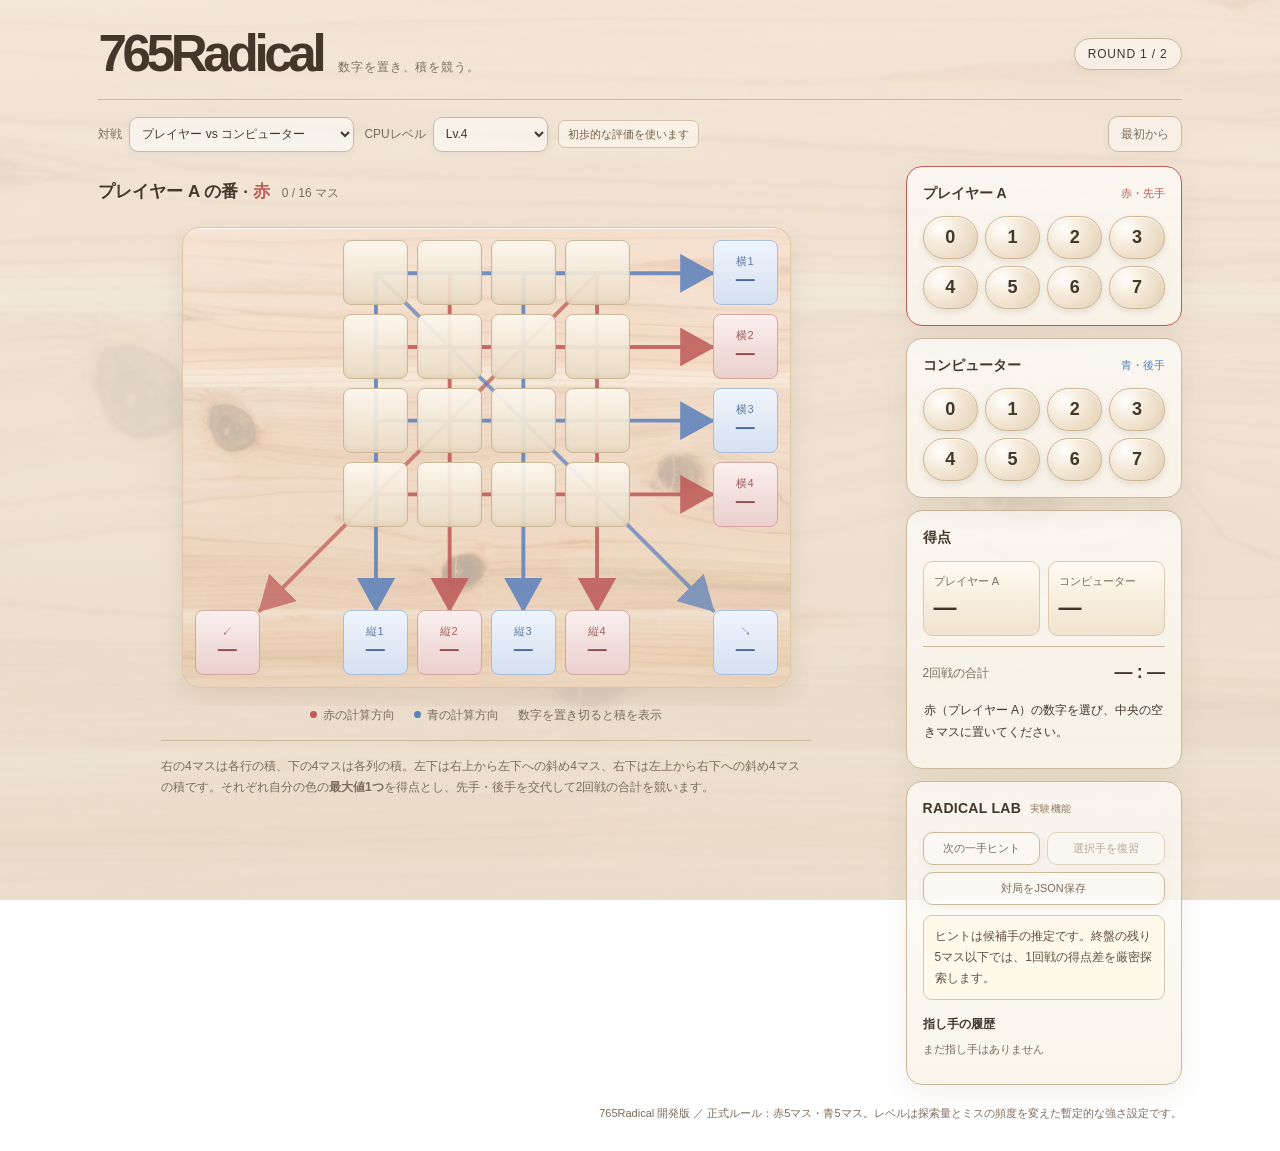
==== 765Radical/index.html @ 78e7d4c4 "feat(765Radical): add hint, strict endgame analysis, move history and replay" ====
<!doctype html>
<html lang="ja">
<head>
<meta charset="utf-8">
<meta name="viewport" content="width=device-width, initial-scale=1">
<meta name="theme-color" content="#ede4d4">
<title>765Radical | 非公開開発版</title>
<style>
:root{color-scheme:light;--bg:#ede4d4;--surface:#f6efe3;--surface2:#efe3cf;--line:#ccb89a;--ink:#43362a;--muted:#7b6b5b;--red:#be5a57;--blue:#5b81bc;--wood1:#fbf5ea;--wood2:#ecdec7;--wood3:#dcc8aa;--wood-img:url("[data-uri]");--cell:clamp(29px,7.4vw,65px);--cell-gap:clamp(4px,.8vw,9px)}
*{box-sizing:border-box}
body{margin:0;min-height:100vh;background:linear-gradient(rgba(246,239,227,.88),rgba(237,228,212,.9)),var(--wood-img);background-size:cover;background-attachment:fixed;background-position:center;color:var(--ink);font-family:Inter,-apple-system,BlinkMacSystemFont,"Hiragino Kaku Gothic ProN","Yu Gothic",Meiryo,sans-serif;line-height:1.5}
button{font:inherit;cursor:pointer}
button:focus-visible{outline:2px solid #fff;outline-offset:3px}
.app{max-width:1160px;margin:0 auto;padding:28px clamp(12px,3vw,40px) 30px}
.top{display:flex;gap:22px;align-items:center;justify-content:space-between;border-bottom:1px solid var(--line);padding-bottom:20px}
.brand{display:flex;align-items:baseline;gap:16px;min-width:0}
h1{font-size:clamp(34px,4vw,52px);letter-spacing:-.085em;font-weight:720;margin:0;line-height:1}
.tagline{font-size:12px;color:var(--muted);letter-spacing:.07em;white-space:nowrap}
.round-tag{border:1px solid var(--line);border-radius:999px;padding:6px 13px;color:var(--ink);font-size:12px;letter-spacing:.07em;white-space:nowrap;background:rgba(255,255,255,.45);box-shadow:0 3px 10px rgba(91,72,48,.06)}
.actions{display:flex;justify-content:flex-end;align-items:center;gap:10px;flex-wrap:wrap;padding-top:16px}
.ghost{border:1px solid var(--line);background:rgba(255,255,255,.42);color:var(--muted);border-radius:10px;padding:8px 12px;font-size:12px;box-shadow:0 3px 10px rgba(91,72,48,.05)}
.ghost:hover{color:var(--ink);border-color:#9b8768;background:rgba(255,255,255,.6)}
.layout{display:grid;grid-template-columns:minmax(0,1fr) 276px;gap:32px;margin-top:14px;align-items:start}
.stage{min-width:0}
.turn-title{display:flex;flex-wrap:wrap;align-items:baseline;gap:12px;padding:13px 0 12px}
.turn-title strong{font-size:17px;font-weight:650}
.turn-title small{font-size:12px;color:var(--muted)}
.color-red{color:var(--red)}.color-blue{color:var(--blue)}
.arena{display:flex;justify-content:center;align-items:center;min-height:calc(var(--cell)*6 + var(--cell-gap)*5 + 18px);padding:10px 0 18px;overflow-x:auto}
.board{display:grid;grid-template-columns:repeat(8,var(--cell));grid-template-rows:repeat(6,var(--cell));gap:var(--cell-gap);width:max-content;flex:none;user-select:none;padding:12px;border-radius:18px;background-image:linear-gradient(rgba(255,247,236,.76),rgba(244,233,214,.70)),var(--wood-img);background-size:cover;background-position:center;box-shadow:inset 0 1px 0 rgba(255,255,255,.7),0 10px 24px rgba(117,91,58,.12);border:1px solid #dbc6a6}
.cell{width:var(--cell);height:var(--cell);border-radius:8px;display:flex;align-items:center;justify-content:center;min-width:0}
.input-cell{background:linear-gradient(180deg,rgba(253,248,240,.92) 0%,rgba(233,219,195,.92) 100%);border:1px solid #ccb695;color:var(--ink);font-size:clamp(17px,3vw,28px);font-weight:650;transition:border-color .14s,background .14s,transform .14s;box-shadow:inset 0 1px 0 rgba(255,255,255,.7), inset 0 -2px 4px rgba(129,101,66,.08)}
.input-cell.empty{color:#9f907d}
.input-cell.empty.interactive:hover{border-color:#af8e65;background:linear-gradient(180deg,#fffaf1,#eadbc2);transform:translateY(-1px)}
.input-cell.locked{cursor:default}
.input-cell.occupied-red{background:linear-gradient(180deg,rgba(249,232,230,.95),rgba(238,204,200,.95));border-color:#d7a39c}
.input-cell.occupied-blue{background:linear-gradient(180deg,rgba(234,241,252,.96),rgba(205,220,243,.96));border-color:#a9bedc}
.piece{display:flex;align-items:center;justify-content:center;width:80%;height:80%;border-radius:8px;background:linear-gradient(180deg,#fffef9 0%,#f5ebdc 50%,#e6d5bb 100%);box-shadow:4px 4px 0 rgba(132,104,69,.22),0 2px 6px rgba(101,75,43,.12), inset 0 1px 0 rgba(255,255,255,.96), inset 0 -1px 3px rgba(131,104,71,.14);font-weight:800;letter-spacing:-.03em;border:2px solid #d9c2a1;transform:translate(-2px,-2px)}
.input-cell .piece-red{color:var(--red);border-color:#d6aea9}
.input-cell .piece-blue{color:var(--blue);border-color:#adc0df}
.out-cell{flex-direction:column;gap:0;border:1px solid transparent;text-align:center}
.out-cell.red{background:linear-gradient(180deg,#faefee,#ead0cd);border-color:#d5a5a0;color:#934947;box-shadow:inset 0 1px 0 rgba(255,255,255,.6)}
.out-cell.blue{background:linear-gradient(180deg,#eef4fc,#d6e0f0);border-color:#a8bddc;color:#476897;box-shadow:inset 0 1px 0 rgba(255,255,255,.6)}
.out-cell .out-label{font-size:clamp(9px,1.1vw,11px);line-height:1.3;font-weight:500;opacity:.85}
.out-cell .out-val{font-size:clamp(11px,1.85vw,19px);font-variant-numeric:tabular-nums;font-weight:740;letter-spacing:-.035em;line-height:1.2}
.out-cell .out-val.long{font-size:clamp(10px,1.5vw,16px)}
.legend{font-size:12px;color:var(--muted);display:flex;flex-wrap:wrap;justify-content:center;gap:9px 19px;margin:0 0 16px}
.legend .dot{display:inline-block;border-radius:50%;width:7px;height:7px;margin-right:6px;vertical-align:1px}
.legend .dot.red{background:var(--red)}.legend .dot.blue{background:var(--blue)}
.howto{color:var(--muted);font-size:12px;line-height:1.8;border-top:1px solid var(--line);padding-top:15px;max-width:650px;margin:0 auto}
.panel{border:1px solid var(--line);border-radius:16px;background:linear-gradient(180deg,rgba(255,255,255,.68),rgba(249,243,233,.92));padding:16px;margin-bottom:12px;box-shadow:0 10px 28px rgba(106,82,51,.08)}
.panel h2{font-size:14px;margin:0 0 13px;font-weight:650;letter-spacing:.02em}
.player-top{display:flex;align-items:center;justify-content:space-between;gap:8px;margin-bottom:12px}
.player-name{font-weight:650;font-size:14px}
.player-role{color:var(--muted);font-size:11px;white-space:nowrap}
.player-role.red{color:var(--red)}.player-role.blue{color:var(--blue)}
.player-panel{transition:border-color .14s;position:relative}
.player-panel.active.red{border-color:var(--red)}.player-panel.active.blue{border-color:var(--blue)}
.player-panel.inactive{opacity:1}
.chips{display:grid;grid-template-columns:repeat(4,1fr);gap:7px}
.chip{height:43px;min-width:0;background:radial-gradient(circle at 30% 28%,#fffefc 0%,#f1e4d0 50%,#e2cfb4 100%);border:1px solid #ccb391;border-radius:999px;color:var(--ink);font-size:18px;font-weight:750;font-variant-numeric:tabular-nums;box-shadow:0 3px 6px rgba(101,75,43,.12), inset 0 1px 0 rgba(255,255,255,.92)}
.chip:not(:disabled):hover{border-color:#b49670;transform:translateY(-1px)}
.player-panel.red .chip.selected{background:radial-gradient(circle at 30% 28%,#fff6f6 0%,#f2d6d3 45%,#e0b5af 100%);border-color:var(--red);color:var(--red)}
.player-panel.blue .chip.selected{background:radial-gradient(circle at 30% 28%,#f6f9fe 0%,#dce6f4 45%,#bfd1eb 100%);border-color:var(--blue);color:var(--blue)}
.chip:disabled{opacity:1;cursor:default}
.chip.used{text-decoration:line-through;opacity:.58}
.stats{display:grid;grid-template-columns:1fr 1fr;gap:8px}
.stat{background:linear-gradient(180deg,#fffaf2,#f0e3ce);padding:11px 10px;border-radius:10px;border:1px solid #dcc9ac}
.stat .name{font-size:11px;color:var(--muted)}
.stat .value{font-size:23px;font-weight:700;font-variant-numeric:tabular-nums;line-height:1.5}
.stats-total{margin-top:10px;border-top:1px solid var(--line);padding-top:12px;display:flex;align-items:center;justify-content:space-between}
.stats-total .desc{font-size:12px;color:var(--muted)}
.stats-total .total{font-size:18px;font-weight:740;letter-spacing:-.02em}
.log{font-size:12px;color:var(--muted);margin-top:11px;line-height:1.75}
.notice{font-size:12px;color:var(--ink);line-height:1.8;padding:3px 1px 9px;min-height:36px}
.primary{background:linear-gradient(180deg,#fffdf7,#f2e5cf);border:1px solid #d0b792;color:var(--ink);padding:11px 17px;border-radius:11px;font-weight:700;width:100%;display:none;box-shadow:0 4px 10px rgba(91,72,48,.08)}
.primary:hover{background:linear-gradient(180deg,#fffefb,#f6ead5)}
.rule-note{font-size:11px;color:var(--muted);margin-top:8px;text-align:right}
@media(max-width:950px){.layout{grid-template-columns:1fr;gap:2px}.aside{display:grid;grid-template-columns:repeat(2,minmax(0,1fr));gap:10px}.aside .panel{margin-bottom:0}.aside .span-all{grid-column:1/-1}.arena{padding-top:10px}.stage{margin-bottom:12px}}
@media(max-width:540px){.app{padding:20px 11px 24px}.top{gap:12px;padding-bottom:14px}.tagline{font-size:10px;white-space:normal}.brand{gap:9px}.round-tag{font-size:11px;padding:5px 9px}.actions{padding-top:10px}.layout{margin-top:8px}.turn-title strong{font-size:14px}.turn-title small{font-size:11px}.aside{display:grid;grid-template-columns:1fr 1fr;gap:8px}.panel{padding:10px;border-radius:10px}.player-name{font-size:12px}.player-role{font-size:10px}.player-top{display:block;margin-bottom:8px}.chips{gap:4px}.chip{height:35px;font-size:15px}.aside .score-panel{grid-column:1/-1}.panel h2{margin-bottom:8px}.howto{font-size:11px}.legend{font-size:11px;gap:6px 10px}.stat .value{font-size:19px}}

/* 765 Ver.3: 10方向矢印・木目盤・10段階CPU */
.board{position:relative}
.board-overlay{position:absolute;inset:0;z-index:1;pointer-events:none;overflow:visible}
.board-arrows{width:100%;height:100%;overflow:visible;display:block}
.board > *:not(.board-overlay){position:relative;z-index:2}
.input-cell{background:linear-gradient(180deg,rgba(253,248,240,.92) 0%,rgba(233,219,195,.92) 100%)}
.input-cell span{position:relative;z-index:3;text-shadow:0 1px 0 rgba(255,255,255,.85)}
.input-cell.empty.interactive:hover{background:linear-gradient(180deg,#fffaf1,#eadbc2)}
.input-cell.occupied-red{background:linear-gradient(180deg,#f9e8e6,#eeccc8)}
.input-cell.occupied-blue{background:linear-gradient(180deg,#eaf1fc,#cddcf3)}
.game-settings{display:flex;gap:10px;align-items:center;flex-wrap:wrap;margin-right:auto}
.setting-label{color:var(--muted);font-size:12px;display:inline-flex;align-items:center;gap:7px}
.setting-select{appearance:auto;background:rgba(255,255,255,.55);color:var(--ink);border:1px solid var(--line);border-radius:9px;font-size:12px;padding:8px;min-height:35px;box-shadow:0 3px 8px rgba(91,72,48,.05)}
.setting-select:focus-visible{outline:2px solid #eef2ff;outline-offset:2px}
@media(max-width:540px){.actions{gap:6px}.game-settings{gap:7px}.setting-label{font-size:11px;gap:4px}.setting-select{font-size:11px;padding:6px 4px}}
/* Ver.3 CPU level indicator */
.level-description{font-size:11px;color:#725f48;background:rgba(255,251,242,.6);border:1px solid #d7c1a4;border-radius:7px;padding:6px 9px;line-height:1.3}
@media(max-width:540px){.level-description{width:100%;margin-top:2px}}

/* Radical: experimental hint and replay tools; Classic remains unchanged. */
.radical-name{font-size:11px;letter-spacing:.17em;font-weight:750;margin-left:12px;color:#a46b46;vertical-align:middle}
.radical-panel h2{display:flex;align-items:center;gap:9px}
.radical-panel h2 small{color:#94795c;font-size:10px;font-weight:500}
.radical-panel h3{font-size:12px;margin:15px 0 8px}
.radical-actions{display:grid;grid-template-columns:1fr 1fr;gap:7px}
.radical-actions button{padding:8px 5px;white-space:normal;font-size:11px;line-height:1.35}
.radical-actions button:last-child{grid-column:1/-1}
.radical-actions button:disabled{opacity:.55;cursor:default}
.radical-result{margin-top:10px;border:1px solid #d9c6a8;background:#fff9ec;border-radius:9px;padding:10px 11px;font-size:12px;line-height:1.75;white-space:pre-line;color:#604d3b}
.radical-history{display:flex;max-height:186px;overflow-y:auto;gap:5px;align-content:start;flex-wrap:wrap}
.radical-history button{border-radius:6px;border:1px solid #d7c2a4;background:#f6eddd;color:#493b30;padding:5px 8px;font-size:11px;line-height:1.5}
.radical-history button.selected{background:#f4d5a0;border-color:#b17e36}
.radical-history button:focus-visible{outline:2px solid #735d38}
.radical-history .empty-history{font-size:11px;color:var(--muted)}
.radical-review{margin-top:10px;font-size:11px;color:var(--muted)}
.radical-preview{display:grid;grid-template-columns:repeat(4,35px);gap:3px;margin:9px 0}
.radical-preview span{display:grid;place-items:center;width:35px;height:35px;background:#f1e5d1;border:1px solid #dbc9ac;border-radius:5px;font-weight:700}
.radical-preview span.red{background:#f1d4d0;color:#9b3e3b}
.radical-preview span.blue{background:#d4e2f7;color:#3a6095}
.input-cell.hint-cell{outline:3px solid #c18d33;outline-offset:2px}

</style>
</head>
<body>
<div class="app">
  <header class="top">
    <div class="brand"><h1>765Radical</h1><span class="tagline">数字を置き、積を競う。</span></div>
    <span class="round-tag" id="roundTag">ROUND 1 / 2</span>
  </header>
  <div class="actions">
    <div class="game-settings">
      <label class="setting-label" for="mode">対戦
        <select class="setting-select" id="mode"><option value="cpu" selected>プレイヤー vs コンピューター</option><option value="cpuvscpu">コンピューター vs コンピューター</option><option value="local">2人対戦</option></select>
      </label>
      <label class="setting-label" id="difficultyWrap" for="difficulty">CPUレベル
        <select class="setting-select" id="difficulty"><option value="1">Lv.1（入門）</option><option value="2">Lv.2</option><option value="3">Lv.3</option><option value="4" selected>Lv.4</option><option value="5">Lv.5</option><option value="6">Lv.6</option><option value="7">Lv.7</option><option value="8">Lv.8</option><option value="9">Lv.9</option><option value="10">Lv.10（最強）</option></select>
      </label>
      <span id="levelDescription" class="level-description" aria-live="polite"></span>
    </div>
    <button class="ghost" type="button" id="restartBtn">最初から</button>
  </div>
  <main class="layout">
    <section class="stage" aria-label="ゲーム盤面">
      <div class="turn-title" aria-live="polite"><strong id="turnText"></strong><small id="progressText"></small></div>
      <div class="arena"><div class="board" id="board" role="group" aria-label="4×4の数字配置マスと10の積の表示マス"></div></div>
      <div class="legend"><span><i class="dot red"></i>赤の計算方向</span><span><i class="dot blue"></i>青の計算方向</span><span>数字を置き切ると積を表示</span></div>
      <p class="howto">右の4マスは各行の積、下の4マスは各列の積。左下は右上から左下への斜め4マス、右下は左上から右下への斜め4マスの積です。それぞれ自分の色の<strong>最大値1つ</strong>を得点とし、先手・後手を交代して2回戦の合計を競います。</p>
    </section>
    <aside class="aside" aria-label="数字と得点">
      <section class="panel player-panel red" id="panelA"><div class="player-top"><div class="player-name">プレイヤー A</div><div class="player-role" id="roleA"></div></div><div class="chips" id="chipsA"></div></section>
      <section class="panel player-panel blue" id="panelB"><div class="player-top"><div class="player-name">プレイヤー B</div><div class="player-role" id="roleB"></div></div><div class="chips" id="chipsB"></div></section>
      <section class="panel score-panel span-all">
        <h2>得点</h2>
        <div class="stats"><div class="stat"><div class="name" id="scoreLabelA">プレイヤー A</div><div class="value" id="scoreA">—</div></div><div class="stat"><div class="name" id="scoreLabelB">プレイヤー B</div><div class="value" id="scoreB">—</div></div></div>
        <div class="stats-total"><span class="desc">2回戦の合計</span><span class="total" id="totalText">— : —</span></div>
        <div class="log" id="roundLog"></div>
        <div class="notice" id="notice" aria-live="polite"></div>
        <button class="primary" type="button" id="nextBtn"></button>
      </section>

      <section class="panel radical-panel span-all" aria-labelledby="radicalHeading">
        <h2 id="radicalHeading">RADICAL LAB <small>実験機能</small></h2>
        <div class="radical-actions">
          <button id="radicalHint" type="button" class="ghost">次の一手ヒント</button>
          <button id="radicalAnalyze" type="button" class="ghost">選択手を復習</button>
          <button id="radicalExport" type="button" class="ghost">対局をJSON保存</button>
        </div>
        <div class="radical-result" id="radicalResult" aria-live="polite">ヒントは候補手の推定です。終盤の残り5マス以下は厳密探索で評価します。</div>
        <h3>指し手の履歴</h3>
        <div class="radical-history" id="radicalHistory" aria-label="対局履歴"></div>
        <div class="radical-review" id="radicalReview"></div>
      </section>
    </aside>
  </main>
  <div class="rule-note">765Radical 開発版 ／ 正式ルール：赤5マス・青5マス。レベルは探索量とミスの頻度を変えた暫定的な強さ設定です。</div>
</div>
<script>
(()=>{
'use strict';
const $=id=>document.getElementById(id);
const cn={red:'赤',blue:'青'};
const outputs=[
 ...Array.from({length:4},(_,i)=>({id:'r'+i,kind:'row',i,x:8,y:i+1,color:i%2===0?'blue':'red',label:'横'+(i+1),cells:Array.from({length:4},(_,j)=>i*4+j)})),
 ...Array.from({length:4},(_,i)=>({id:'c'+i,kind:'col',i,x:i+3,y:6,color:i%2===0?'blue':'red',label:'縦'+(i+1),cells:Array.from({length:4},(_,j)=>j*4+i)})),
 {id:'dl',kind:'anti',x:1,y:6,color:'red',label:'↙',cells:[3,6,9,12]},
 {id:'dr',kind:'main',x:8,y:6,color:'blue',label:'↘',cells:[0,5,10,15]}
];
const maxN=1764; // 4つの数字の理論上の最大値（各数字は2個まで）。
let s, message='',cpuTimer=null, cpuJob=0;
const other=c=>c==='red'?'blue':'red';
const pColor=p=>s.round===1?(p==='A'?'red':'blue'):(p==='A'?'blue':'red');
const pOf=c=>pColor('A')===c?'A':'B';
const now=()=>pOf(s.turn);
const cpumode=()=>s.mode==='cpu';
const cvcmode=()=>s.mode==='cpuvscpu';
const anyCpuMode=()=>cpumode()||cvcmode();
const isCpuPlayer=p=>cvcmode() || (cpumode()&&p==='B');
const cpuTurn=()=>s.phase==='playing'&&isCpuPlayer(now());
const ownerName=p=>cvcmode()?`CPU ${p}`:(isCpuPlayer(p)?'コンピューター':`プレイヤー ${p}`);
const sum=p=>s.scores.reduce((acc,row)=>acc+row[p],0);
const pointValues=board=>{
 if(board.some(x=>x===null))return null;
 let out={};
 outputs.forEach(line=>out[line.id]=line.cells.reduce((v,i)=>v*board[i],1));
 return out;
};
const roundScore=board=>{
 let vals=pointValues(board),result={red:0,blue:0};
 for(const o of outputs)result[o.color]=Math.max(result[o.color],vals[o.id]);
 return result;
};
function endCpuJob(){cpuJob++;if(cpuTimer!==null){clearTimeout(cpuTimer);cpuTimer=null;}}
function reset(){
 radicalSelected=null;radicalHintCell=null;radicalReviewText='';radicalExactCache.clear();
 endCpuJob();
 s={history:[[],[]],round:1,board:Array(16).fill(null),used:{red:0,blue:0},turn:'red',selected:null,phase:'playing',scores:[],mode:$('mode').value,difficulty:Number($('difficulty').value)};
 message=cvcmode()?'コンピューター同士の対戦を開始します。赤が先手です。':'赤（プレイヤー A）の数字を選び、中央の空きマスに置いてください。';
 render();scheduleCpu();
}
function validMove(color,n,index){return s.phase==='playing'&&s.turn===color&&s.board[index]===null&&!(s.used[color]&(1<<n));}
function place(index,n,color){
 if(!validMove(color,n,index))return;
 (s.history[s.round-1]).push({i:index,n,color});
 radicalHintCell=null;radicalReviewText='';
 s.board[index]=n; s.used[color]|=1<<n; s.selected=null;
 const count=s.board.filter(v=>v!==null).length;
 if(count===16){
  const {red,blue}=roundScore(s.board);
  const score={A:pColor('A')==='red'?red:blue,B:pColor('B')==='red'?red:blue,red,blue};
  s.scores.push(score);
  s.phase=s.round===1?'between':'finished';
  if(s.phase==='between')message=`1回戦終了。${ownerName('A')}：${score.A}点、${ownerName('B')}：${score.B}点。2回戦では先後を交代します。`;
  else{const a=sum('A'),b=sum('B');message=a===b?`対局終了。${a} 対 ${b}で引き分けです。`:`対局終了。${a>b?ownerName('A'):ownerName('B')}の勝ちです（${a} 対 ${b}）。`;}
 }else{
  s.turn=other(color);
  message=cpuTurn()?'コンピューターが考えています…':`${cn[s.turn]}（${ownerName(now())}）の番です。数字を選んでください。`;
 }
 render();scheduleCpu();
}
function clickCell(i){
 if(s.phase!=='playing'||cpuTurn()||s.board[i]!==null)return;
 if(s.selected===null){message='右の数字を選んでから空いているマスを押してください。';render();return;}
 place(i,s.selected,s.turn);
}
function startSecond(){
 radicalSelected=null;radicalHintCell=null;radicalReviewText='';
 endCpuJob();s.round=2;s.board=Array(16).fill(null);s.used={red:0,blue:0};s.turn='red';s.selected=null;s.phase='playing';
 message=cvcmode()?'2回戦：コンピューター同士の対戦です。':(cpumode()?'2回戦：コンピューターが赤・先手です。':'2回戦：プレイヤー Bが赤・先手です。');
 render();scheduleCpu();
}
function createArrows(){
 const wrap=document.createElement('div');
 wrap.className='board-overlay';
 wrap.setAttribute('aria-hidden','true');
 const svg=document.createElementNS('http://www.w3.org/2000/svg','svg');
 svg.classList.add('board-arrows');
 svg.innerHTML=`<defs><marker id="redTip" markerWidth="10" markerHeight="10" refX="8.5" refY="5" orient="auto"><path d="M0 0L9 5L0 10Z" fill="${getComputedStyle(document.documentElement).getPropertyValue('--red').trim()||'#e35466'}"/></marker><marker id="blueTip" markerWidth="10" markerHeight="10" refX="8.5" refY="5" orient="auto"><path d="M0 0L9 5L0 10Z" fill="${getComputedStyle(document.documentElement).getPropertyValue('--blue').trim()||'#5694ed'}"/></marker></defs><g id="arrowLines"></g>`;
 wrap.append(svg);
 return wrap;
}
function layoutArrows(){
 const board=$('board');
 const overlay=board.querySelector('.board-overlay');
 const svg=overlay?.querySelector('.board-arrows');
 if(!svg)return;
 const boardRect=board.getBoundingClientRect();
 svg.setAttribute('viewBox',`0 0 ${boardRect.width} ${boardRect.height}`);
 const center=(sel)=>{
   const el=board.querySelector(sel);
   if(!el)return null;
   const r=el.getBoundingClientRect();
   return {x:r.left-boardRect.left+r.width/2,y:r.top-boardRect.top+r.height/2,w:r.width,h:r.height,left:r.left-boardRect.left,top:r.top-boardRect.top,right:r.right-boardRect.left,bottom:r.bottom-boardRect.top};
 };
 const touchPoint=(from,toRect,inset=1.2)=>{
   const dx=toRect.x-from.x, dy=toRect.y-from.y;
   const halfW=Math.max(1,toRect.w/2-inset), halfH=Math.max(1,toRect.h/2-inset);
   const tx=Math.abs(dx)<1e-6?Infinity:halfW/Math.abs(dx);
   const ty=Math.abs(dy)<1e-6?Infinity:halfH/Math.abs(dy);
   const t=Math.min(tx,ty);
   return {x:toRect.x-dx*t,y:toRect.y-dy*t};
 };
 const lines=[];
 for(let row=0;row<4;row++){
   const from=center(`[data-input="${row*4}"]`);
   const to=center(`[data-output="r${row}"]`);
   if(from&&to)lines.push({color:row%2===0?'blue':'red',from,to:touchPoint(from,to),opacity:.86});
 }
 for(let col=0;col<4;col++){
   const from=center(`[data-input="${col}"]`);
   const to=center(`[data-output="c${col}"]`);
   if(from&&to)lines.push({color:col%2===0?'blue':'red',from,to:touchPoint(from,to),opacity:.86});
 }
 const antiFrom=center('[data-input="3"]'), antiTo=center('[data-output="dl"]');
 if(antiFrom&&antiTo)lines.push({color:'red',from:antiFrom,to:touchPoint(antiFrom,antiTo),opacity:.72});
 const mainFrom=center('[data-input="0"]'), mainTo=center('[data-output="dr"]');
 if(mainFrom&&mainTo)lines.push({color:'blue',from:mainFrom,to:touchPoint(mainFrom,mainTo),opacity:.72});
 const group=svg.querySelector('#arrowLines');group.replaceChildren();
 const sample=board.querySelector('[data-input="0"]')?.getBoundingClientRect();
 const stroke=sample?Math.max(2.4,sample.width*.06):3;
 for(const line of lines){
   const path=document.createElementNS('http://www.w3.org/2000/svg','path');
   path.setAttribute('d',`M ${line.from.x} ${line.from.y} L ${line.to.x} ${line.to.y}`);
   path.setAttribute('stroke',line.color==='red'?'#be5a57':'#5b81bc');
   path.setAttribute('stroke-width',stroke);
   path.setAttribute('stroke-linecap','round');
   path.setAttribute('fill','none');
   path.setAttribute('opacity',String(line.opacity));
   path.setAttribute('marker-end',`url(#${line.color}Tip)`);
   group.append(path);
 }
}
let arrowFrame=0;
function arrangeArrows(){if(arrowFrame)cancelAnimationFrame(arrowFrame);arrowFrame=requestAnimationFrame(()=>{arrowFrame=0;layoutArrows();});}
function renderBoard(){
 const grid=$('board');grid.replaceChildren();
 for(let i=0;i<16;i++){
  const n=s.board[i],r=Math.floor(i/4),c=i%4;
  const el=document.createElement('button');el.type='button';el.dataset.input=i;
  el.style.gridColumn=String(c+3);el.style.gridRow=String(r+1);
  el.className='cell input-cell '+(n!==null?('locked occupied-'+(s.boardPlayers?.[i]||'red')):'empty interactive');
  el.disabled=n!==null||s.phase!=='playing'||cpuTurn();
  const playedBy=s.boardPlayers?.[i];
  el.setAttribute('aria-label',`${r+1}行${c+1}列、${n!==null?cn[playedBy||'red']+n:'空き'}`);
  if(n!==null){const digit=document.createElement('span');digit.className='piece piece-'+(playedBy||'red');digit.textContent=String(n);el.append(digit);}
  el.addEventListener('click',()=>clickCell(i));grid.append(el);
 }
 const vals=pointValues(s.board);
 for(const o of outputs){
  const el=document.createElement('div');el.style.gridColumn=String(o.x);el.style.gridRow=String(o.y);
  el.className='cell out-cell '+o.color;
  const label=document.createElement('span');label.className='out-label';label.textContent=o.label;
  const val=document.createElement('span');val.className='out-val';val.textContent=vals?String(vals[o.id]):'—';
  if(vals&&String(vals[o.id]).length>=4)val.classList.add('long');
  el.dataset.output=o.id;
  el.setAttribute('aria-label',`${o.label}の積 ${vals?vals[o.id]:'未確定'}。${cn[o.color]}の得点対象`);
  el.append(label,val);grid.append(el);
 }
 grid.append(createArrows());
 arrangeArrows();
}
function renderChips(p){
 const color=pColor(p),panel=$('panel'+p);const active=s.phase==='playing'&&s.turn===color;
 panel.className=`panel player-panel ${color} ${active?'active':'inactive'}`;
 panel.querySelector('.player-name').textContent=ownerName(p);
 const role=$('role'+p);role.className='player-role '+color;role.textContent=`${cn[color]}・${color==='red'?'先手':'後手'}`;
 const wrap=$('chips'+p);wrap.replaceChildren();
 for(let n=0;n<=7;n++){
  const el=document.createElement('button');el.type='button';el.textContent=String(n);
  const used=!!(s.used[color]&(1<<n)),enabled=active&&!used&&!isCpuPlayer(p);
  el.className='chip'+(used?' used':'')+(s.selected===n&&enabled?' selected':'');
  el.disabled=!enabled;el.setAttribute('aria-pressed',String(s.selected===n&&enabled));
  el.setAttribute('aria-label',`${ownerName(p)}の数字${n}${used?'（使用済み）':''}`);
  el.addEventListener('click',()=>{s.selected=n;message=`${cn[color]}の${n}を選択中。空いているマスを選んでください。`;render();});
  wrap.append(el);
 }
}
function renderScores(){
 const a=sum('A'),b=sum('B');
 $('scoreA').textContent=s.scores.length?String(a):'—';$('scoreB').textContent=s.scores.length?String(b):'—';
 $('totalText').textContent=s.scores.length?`${a} : ${b}`:'— : —';
 $('scoreLabelA').textContent=ownerName('A');$('scoreLabelB').textContent=ownerName('B');
 const log=$('roundLog');log.replaceChildren();
 s.scores.forEach((r,i)=>{const line=document.createElement('div');line.textContent=`${i+1}回戦：${ownerName('A')} ${r.A} / ${ownerName('B')} ${r.B}（赤 ${r.red} / 青 ${r.blue}）`;log.append(line);});
 $('notice').textContent=message;
 const next=$('nextBtn');
 const autoAdvance=cvcmode();
 next.style.display=(s.phase==='playing'||autoAdvance)?'none':'block';
 next.textContent=s.phase==='between'?'先後を入れ替えて2回戦へ':'新しい対局を始める';
 $('difficultyWrap').style.display=anyCpuMode()?'inline-flex':'none';
 $('levelDescription').style.display=anyCpuMode()?'inline':'none';
 $('levelDescription').textContent=levelDescriptions[s.difficulty-1];
}
function render(){
 $('roundTag').textContent=`ROUND ${s.round} / 2`;
 const filled=s.board.filter(v=>v!==null).length;
 const text=$('turnText');text.replaceChildren();
 if(s.phase==='playing'){
  text.append(document.createTextNode(`${ownerName(now())} の番 · `));
  const color=document.createElement('span');color.className='color-'+s.turn;color.textContent=cn[s.turn];text.append(color);
 }else text.textContent=s.phase==='between'?'1回戦の結果':'最終結果';
 $('progressText').textContent=`${filled} / 16 マス`;
 renderBoard();renderChips('A');renderChips('B');renderScores();renderLab();
}
// ----- Ver.3 10段階CPU：低Lvはミスを含み、高Lvは対抗探索とサンプリングを使用 -----
const levelDescriptions=[
 'ランダムに置きます',
 'ランダム中心、時々よい手',
 '有望手を少し選びます',
 '初歩的な評価を使います',
 '配置の効果を評価します',
 '相手の次の手を考えます',
 '相手の妨害も重視します',
 '複数の終局を試します',
 '多くの終局を試します',
 '最多の終局試行＋終盤厳密探索'
];
const unused=bits=>{const a=[];for(let n=0;n<8;n++)if(!(bits&(1<<n)))a.push(n);return a;};
function listMoves(board,used,color){
 const nums=unused(used[color]),free=[];
 for(let i=0;i<16;i++)if(board[i]===null)free.push(i);
 const out=[];
 for(const n of nums)for(const i of free)out.push({n,i});
 return out;
}
function potential(board,color){
 let best=0,second=0;
 for(const line of outputs){
  if(line.color!==color)continue;
  let prod=1,k=0;
  for(const j of line.cells){const n=board[j];if(n===null)k++;else prod*=n;}
  // 未使用マスは期待値3.0として単純評価。確率モデルではない。
  const v=prod*Math.pow(3,k);
  if(v>best){second=best;best=v;}else if(v>second){second=v;}
 }
 return best+.13*second;
}
const heuristic=(board,me)=>potential(board,me)-potential(board,other(me));
const terminal=(board,me)=>{const v=roundScore(board);return v[me]-v[other(me)];};
function makeMove(board,used,color,mv){board[mv.i]=mv.n;used[color]|=1<<mv.n;}
function undoMove(board,used,color,mv){board[mv.i]=null;used[color]&=~(1<<mv.n);}
function randomMove(board,used,color){const moves=listMoves(board,used,color);return moves[Math.floor(Math.random()*moves.length)];}
function evaluateMove(board,used,color,mv){makeMove(board,used,color,mv);const val=heuristic(board,color);undoMove(board,used,color,mv);return val;}
function rankMoves(board,used,color){return listMoves(board,used,color).map(m=>({...m,h:evaluateMove(board,used,color,m)})).sort((a,b)=>b.h-a.h);}
function playoutMove(board,used,color){
 const moves=listMoves(board,used,color);
 if(Math.random()<.27)return moves[Math.floor(Math.random()*moves.length)];
 let best=null,bestVal=-Infinity;
 // 全手を調べない高速模擬対戦（相手も同じ規則で打つ）
 for(let k=0;k<Math.min(moves.length,9);k++){
  const m=moves[Math.floor(Math.random()*moves.length)];
  const val=evaluateMove(board,used,color,m)+Math.random()*30;
  if(val>bestVal){bestVal=val;best=m;}
 }
 return best||moves[0];
}
function rollout(board,used,next,me){
 let remain=board.filter(v=>v===null).length;
 while(remain--){const m=playoutMove(board,used,next);makeMove(board,used,next,m);next=other(next);}
 return terminal(board,me);
}
function responseValue(board,used,me){
 const opponent=other(me),moves=listMoves(board,used,opponent);
 let worst=Infinity;
 // 相手は「こちらにとって最も不利な1手」を選ぶ近似
 for(const m of moves){
  makeMove(board,used,opponent,m);
  const val=heuristic(board,me);
  undoMove(board,used,opponent,m);
  if(val<worst)worst=val;
 }
 return worst;
}
function exactSearch(board,used,next,me,alpha,beta,depth){
 if(depth===0)return terminal(board,me);
 const moves=listMoves(board,used,next),maximizing=next===me;
 if(depth>=4)moves.sort((a,b)=>evaluateMove(board,used,next,b)-evaluateMove(board,used,next,a));
 let best=maximizing?-Infinity:Infinity;
 for(const m of moves){
  makeMove(board,used,next,m);
  const v=exactSearch(board,used,other(next),me,alpha,beta,depth-1);
  undoMove(board,used,next,m);
  if(maximizing){best=Math.max(best,v);alpha=Math.max(alpha,v);}
  else{best=Math.min(best,v);beta=Math.min(beta,v);}
  if(alpha>=beta)break;
 }
 return best;
}
function chooseCpuMove(){
 const board=s.board.slice(),used={...s.used},me=s.turn,level=s.difficulty;
 const moves=listMoves(board,used,me),free=board.filter(v=>v===null).length;
 if(level===1)return moves[Math.floor(Math.random()*moves.length)];
 const ranked=rankMoves(board,used,me);
 if(level===2&&Math.random()<.76)return randomMove(board,used,me);
 if(level===3&&Math.random()<.46)return randomMove(board,used,me);
 if(level===4&&Math.random()<.25)return randomMove(board,used,me);
 if(level===5&&Math.random()<.12)return randomMove(board,used,me);
 if(level<=5){
  const counts={2:15,3:11,4:7,5:4};
  const n=Math.min(counts[level],ranked.length);
  // Lvが上がるほど上位候補が選ばれやすい
  const bias=level<=3?1:level===4?2:4;
  return ranked[Math.floor(Math.pow(Math.random(),bias)*n)];
 }
 // 終盤はLv8～Lv10で手順を完全探索（残り5/5/6マスまで）
 const exactThreshold=level>=10?6:level>=8?5:0;
 if(exactThreshold&&free<=exactThreshold){
  let best=ranked[0],bestVal=-Infinity;
  for(const m of ranked){
   makeMove(board,used,me,m);
   const v=exactSearch(board,used,other(me),me,-Infinity,Infinity,free-1);
   undoMove(board,used,me,m);
   if(v>bestVal){best=m;bestVal=v;}
  }
  return best;
 }
 if(level===6||level===7){
  const n=Math.min(level===6?7:13,ranked.length);
  let best=ranked[0],bestVal=-Infinity;
  for(const m of ranked.slice(0,n)){
   makeMove(board,used,me,m);
   const val=responseValue(board,used,me);
   undoMove(board,used,me,m);
   const blended=(level===6?.60:.85)*val+(level===6?.40:.15)*m.h+(level===6?Math.random()*55:Math.random()*12);
   if(blended>bestVal){best=m;bestVal=blended;}
  }
  return best;
 }
 // Lv8～10：少数の有望手＋独立の終局シミュレーション
 const count=level===8?8:level===9?12:18;
 const simulations=level===8?8:level===9?18:35;
 const bestCandidates=ranked.slice(0,Math.min(count,ranked.length));
 // 低評価になったが重要なブロック手も取りこぼさないよう低順位から追加
 if(level>=9&&ranked.length>count){
  const extra=level===9?2:4;
  for(let k=0;k<extra;k++){
   const choice=ranked[count+Math.floor(Math.random()*(ranked.length-count))];
   if(!bestCandidates.some(c=>c.i===choice.i&&c.n===choice.n))bestCandidates.push(choice);
  }
 }
 let best=bestCandidates[0],bestVal=-Infinity;
 for(const m of bestCandidates){
  let total=0;
  for(let k=0;k<simulations;k++){
   const b=board.slice(),u={...used};
   makeMove(b,u,me,m);
   total+=rollout(b,u,other(me),me);
  }
  // 単なるランダム終局ではなく、局面評価も加味
  const w=level===8?.43:level===9?.58:.71;
  const v=w*(total/simulations)+(1-w)*m.h;
  if(v>bestVal){bestVal=v;best=m;}
 }
 return best;
}
function scheduleCpu(){
 if(cvcmode()&&s.phase==='between'){
  const token=++cpuJob;
  cpuTimer=setTimeout(()=>{
   cpuTimer=null;
   if(token!==cpuJob||!cvcmode()||s.phase!=='between')return;
   startSecond();
  },800);
  return;
 }
 if(cvcmode()&&s.phase==='finished')return;
 if(!cpuTurn())return;
 const token=++cpuJob;
 const delay=cvcmode()?400:280;
 cpuTimer=setTimeout(()=>{
  cpuTimer=null;
  if(token!==cpuJob||!cpuTurn())return;
  const m=chooseCpuMove();
  if(token!==cpuJob||!cpuTurn())return;
  place(m.i,m.n,s.turn);
 },delay);
}

// ----- 765 RADICAL LAB: independent analysis/review features -----
let radicalSelected=null; // {round,index} referring to an already played move
let radicalHintCell=null;
let radicalReviewText='';
let radicalExactCache=new Map();
const radicalTranspose=Array.from({length:16},(_,i)=>(i%4)*4+Math.floor(i/4));
function radicalEncode(board,owners,transpose){
 let code='';
 for(let i=0;i<16;i++){
  const j=transpose?radicalTranspose[i]:i;
  if(board[j]===null){code+='_';continue;}
  code+=String.fromCharCode((owners[j]==='red'?65:97)+board[j]);
 }
 return code;
}
function radicalKey(board,owners,turn){
 const a=radicalEncode(board,owners,false),b=radicalEncode(board,owners,true);
 return (a<b?a:b)+(turn==='red'?'R':'B');
}
function radicalOwnerAt(board,owners,turn){
 const red=owners.filter(v=>v==='red').length,blue=owners.filter(v=>v==='blue').length;
 return red===blue?'red':'blue';
}
function radicalAnalyze(boardIn,ownersIn,usedIn,turn,maxExact=5){
 const board=boardIn.slice(),owners=ownersIn.slice(),used={...usedIn};
 const free=board.filter(v=>v===null).length,exact=free<=maxExact;
 const stats={nodes:0,hits:0};
 const table=radicalExactCache;
 function legal(color){const result=[];for(let n=0;n<=7;n++)if(!(used[color]&(1<<n)))for(let i=0;i<16;i++)if(board[i]===null)result.push({i,n});return result;}
 function apply(color,m){board[m.i]=m.n;owners[m.i]=color;used[color]|=1<<m.n;}
 function undo(color,m){board[m.i]=null;owners[m.i]=null;used[color]&=~(1<<m.n);}
 // Red minus Blue; TT stores ONLY exact node values (no alpha/beta bound confusion).
 // On early cutoff the cache stores a bound in addition to its window sign.
 function solve(turn,alpha,beta){
  stats.nodes++;
  if(board.every(v=>v!==null)){const score=roundScore(board);return score.red-score.blue;}
  const k=radicalKey(board,owners,turn),old=table.get(k);
  if(old){stats.hits++;if(old.flag==='exact')return old.v;
   if(old.flag==='lower')alpha=Math.max(alpha,old.v);else beta=Math.min(beta,old.v);
   if(alpha>=beta)return old.v;
  }
  const a0=alpha,b0=beta,red=turn==='red';
  let best=red?-Infinity:Infinity;
  const moves=legal(turn);
  // Sort by inexpensive heuristic to improve cutoffs.
  moves.sort((a,b)=>{
   apply(turn,a);const av=heuristic(board,'red');undo(turn,a);
   apply(turn,b);const bv=heuristic(board,'red');undo(turn,b);
   return red?bv-av:av-bv;
  });
  for(const m of moves){
   apply(turn,m);const v=solve(other(turn),alpha,beta);undo(turn,m);
   if(red){best=Math.max(best,v);alpha=Math.max(alpha,best);}
   else{best=Math.min(best,v);beta=Math.min(beta,best);}
   if(alpha>=beta)break;
  }
  const flag=best<=a0?'upper':best>=b0?'lower':'exact';
  if(table.size>=250000)table.clear();
  table.set(k,{v:best,flag});return best;
 }
 const moves=legal(turn);
 const results=[];
 for(const m of moves){
  apply(turn,m);
  // Early-game estimates use a simple one-move potential, NOT a proven value.
  const v=exact?solve(other(turn),-Infinity,Infinity):heuristic(board,'red');
  undo(turn,m);results.push({...m,value:v});
 }
 results.sort((a,b)=>turn==='red'?b.value-a.value:a.value-b.value);
 const best=results[0]||null;
 return {exact,free,best,results,nodes:stats.nodes,hits:stats.hits};
}
function radicalFormatMove(m){return `${m.n} → ${Math.floor(m.i/4)+1}行${m.i%4+1}列`;}
function radicalRebuild(round,count){
 const records=(s.history||[[],[]])[round-1]||[];
 const board=Array(16).fill(null),owners=Array(16).fill(null),used={red:0,blue:0};
 for(const m of records.slice(0,count)){
  board[m.i]=m.n;owners[m.i]=m.color;used[m.color]|=1<<m.n;
 }
 return {board,owners,used};
}
function radicalHint(){
 if(s.phase!=='playing'||cpuTurn())return;
 const count=s.board.filter(v=>v!==null).length;
 const owners=s.boardPlayers||Array(16).fill(null);
 const res=radicalAnalyze(s.board,owners,s.used,s.turn);
 if(!res.best)return;
 radicalHintCell=res.best.i;
 s.selected=res.best.n;
 const mark=res.exact?'厳密探索（この1回戦の得点差）':'推定評価（最善保証なし）';
 const top=res.results.slice(0,3).map((m,i)=>`${i+1}. ${radicalFormatMove(m)} ／ ${Math.round((s.turn==='red'?1:-1)*m.value)}点`).join('\n');
 radicalReviewText=`${cn[s.turn]}の候補手（${mark}）：\n${top}\n${res.exact?'探索ノード '+res.nodes.toLocaleString()+'、同一局面再利用 '+res.hits.toLocaleString():'序盤・中盤の推奨は探索未完了です。'}\n※1回戦の得点差を評価。2回戦全体の最善は未保証。`;
 render();
}
function radicalShowReview(){
 if(!radicalSelected){radicalReviewText='履歴から検討したい指し手を選んでください。';renderLab();return;}
 const {round,index}=radicalSelected;
 const records=(s.history||[[],[]])[round-1]||[];
 const move=records[index];if(!move)return;
 const position=radicalRebuild(round,index);
 const result=radicalAnalyze(position.board,position.owners,position.used,move.color);
 const actual=result.results.find(m=>m.i===move.i&&m.n===move.n);
 if(!actual||!result.best)return;
 const sign=move.color==='red'?1:-1;
 const lost=Math.max(0,Math.round(sign*(result.best.value-actual.value)));
 const quality=result.exact?'終盤の厳密評価':'簡易評価（参考）';
 radicalReviewText=`${round}回戦 第${index+1}手：${cn[move.color]} ${radicalFormatMove(move)}\n推奨：${radicalFormatMove(result.best)}\n${quality}：${lost}点の差${result.exact?'（1回戦の最終得点差）':'（推定値）'}。\n${result.exact?'同点の最善候補も存在する場合があります。':'この差は厳密な失点数ではありません。'}`;
 renderLab();
}
function radicalExport(){
 const payload={game:'765Radical',schema:1,created_at:new Date().toISOString(),mode:s.mode,level:s.difficulty,rounds:s.history||[[],[]],scores:s.scores,rule:'maximum of five red and five blue outputs; player swaps color for round 2'};
 const blob=new Blob([JSON.stringify(payload,null,2)],{type:'application/json'});
 const url=URL.createObjectURL(blob),a=document.createElement('a');
 a.href=url;a.download='765Radical_game_'+Date.now()+'.json';document.body.append(a);a.click();a.remove();
 setTimeout(()=>URL.revokeObjectURL(url),1000);
}
function renderLab(){
 const hint=$('radicalHint');if(!hint)return;
 hint.disabled=s.phase!=='playing'||cpuTurn();
 $('radicalAnalyze').disabled=!radicalSelected;
 $('radicalResult').textContent=radicalReviewText||'ヒントは候補手の推定です。終盤の残り5マス以下では、1回戦の得点差を厳密探索します。';
 const history=$('radicalHistory');history.replaceChildren();
 let any=false;
 for(let round=1;round<=2;round++){
  const records=(s.history||[[],[]])[round-1]||[];
  for(let index=0;index<records.length;index++){
   any=true;const m=records[index],btn=document.createElement('button');
   btn.type='button';btn.textContent=`${round}R-${String(index+1).padStart(2,'0')} ${cn[m.color]}${m.n}`;
   const selected=radicalSelected?.round===round&&radicalSelected?.index===index;
   if(selected)btn.classList.add('selected');
   btn.title=`${round}回戦 第${index+1}手 ${cn[m.color]}の${radicalFormatMove(m)}`;
   btn.setAttribute('aria-pressed',String(selected));
   btn.addEventListener('click',()=>{radicalSelected={round,index};radicalShowPreview();renderLab();});
   history.append(btn);
  }
 }
 if(!any){const span=document.createElement('span');span.className='empty-history';span.textContent='まだ指し手はありません';history.append(span);}
 radicalShowPreview();
 for(const el of document.querySelectorAll('.input-cell')){
  el.classList.toggle('hint-cell',radicalHintCell!==null&&Number(el.dataset.input)===radicalHintCell);
 }
}
function radicalShowPreview(){
 const holder=$('radicalReview');if(!holder)return;
 holder.replaceChildren();
 if(!radicalSelected)return;
 const {round,index}=radicalSelected;
 const state=radicalRebuild(round,index+1);
 const label=document.createElement('div');label.textContent=`${round}回戦 第${index+1}手終了時の盤面`;
 const grid=document.createElement('div');grid.className='radical-preview';
 state.board.forEach((n,i)=>{const span=document.createElement('span');span.textContent=n===null?'':String(n);if(state.owners[i])span.className=state.owners[i];grid.append(span);});
 holder.append(label,grid);
}
$('radicalHint').addEventListener('click',radicalHint);
$('radicalAnalyze').addEventListener('click',radicalShowReview);
$('radicalExport').addEventListener('click',radicalExport);

$('nextBtn').addEventListener('click',()=>s.phase==='between'?startSecond():reset());
$('restartBtn').addEventListener('click',reset);
$('mode').addEventListener('change',reset);
$('difficulty').addEventListener('change',reset);
addEventListener('resize',arrangeArrows,{passive:true});
// 色を確実に引き継ぐため、配置時の所有者色を保持する。
const originalPlace=place;
place=function(index,n,color){
 if(!validMove(color,n,index))return;
 if(!s.boardPlayers)s.boardPlayers=Array(16).fill(null);
 s.boardPlayers[index]=color;
 originalPlace(index,n,color);
};
const originalReset=reset;
reset=function(){originalReset();s.boardPlayers=Array(16).fill(null);render();};
const originalStartSecond=startSecond;
startSecond=function(){originalStartSecond();s.boardPlayers=Array(16).fill(null);render();};
reset();
})();
</script>
</body>
</html>
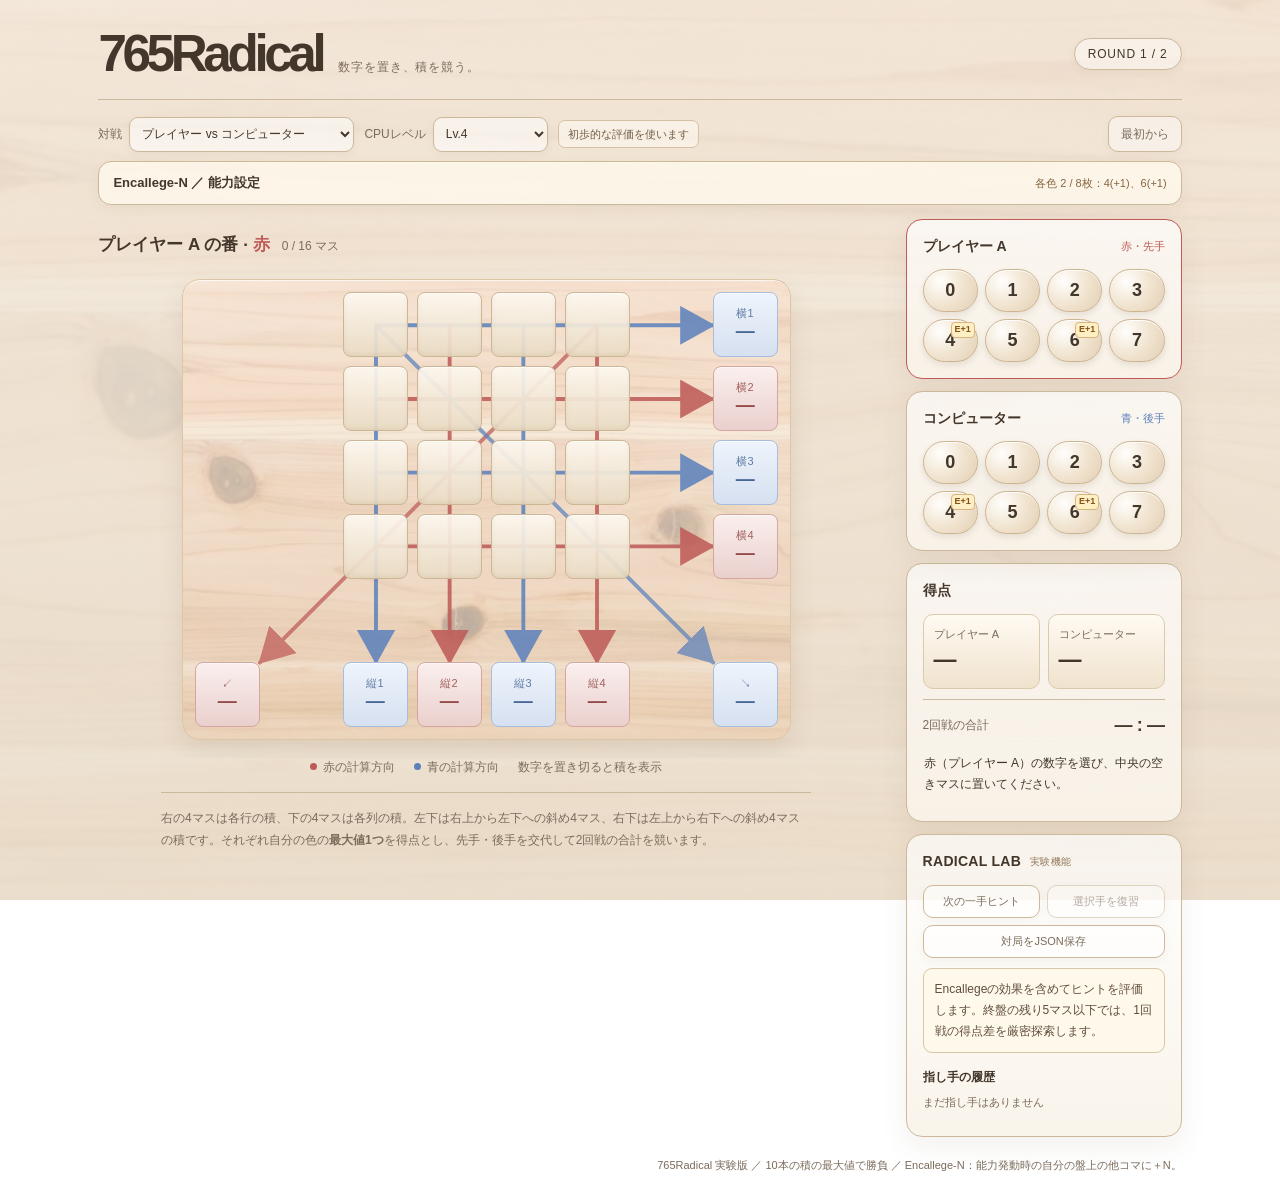
==== commit c10ea96c: "feat(765Radical): configurable Encallege-N tiles with cumulative same-color boosts and ability-aware" ====
--- a/765Radical/index.html
+++ b/765Radical/index.html
@@ -4,7 +4,7 @@
 <meta charset="utf-8">
 <meta name="viewport" content="width=device-width, initial-scale=1">
 <meta name="theme-color" content="#ede4d4">
-<title>765Radical | 非公開開発版</title>
+<title>765Radical | Encallege-N 試作版</title>
 <style>
 :root{color-scheme:light;--bg:#ede4d4;--surface:#f6efe3;--surface2:#efe3cf;--line:#ccb89a;--ink:#43362a;--muted:#7b6b5b;--red:#be5a57;--blue:#5b81bc;--wood1:#fbf5ea;--wood2:#ecdec7;--wood3:#dcc8aa;--wood-img:url("[data-uri]");--cell:clamp(29px,7.4vw,65px);--cell-gap:clamp(4px,.8vw,9px)}
 *{box-sizing:border-box}
@@ -118,7 +118,27 @@
 .radical-preview span{display:grid;place-items:center;width:35px;height:35px;background:#f1e5d1;border:1px solid #dbc9ac;border-radius:5px;font-weight:700}
 .radical-preview span.red{background:#f1d4d0;color:#9b3e3b}
 .radical-preview span.blue{background:#d4e2f7;color:#3a6095}
+/* Encallege-N */
+.ability-settings{margin:9px 0 6px;padding:11px 14px;background:rgba(255,250,238,.79);border:1px solid var(--line);border-radius:13px;box-shadow:0 5px 14px rgba(107,81,48,.06)}
+.ability-settings summary{font-size:13px;font-weight:750;cursor:pointer;display:flex;justify-content:space-between;flex-wrap:wrap;gap:7px;align-items:center}
+.ability-summary{font-size:11px;font-weight:500;color:#876642}
+.ability-help{font-size:11px;color:var(--muted);line-height:1.8;margin:9px 0 0}
+.ability-config{display:grid;grid-template-columns:repeat(4,minmax(0,1fr));gap:8px;margin-top:12px}
+.ability-config label{display:flex;gap:5px;align-items:center;justify-content:center;padding:7px 5px;border-radius:9px;background:#f7eada;border:1px solid #e3cdb0;font-size:12px;font-weight:700}
+.ability-config select{width:70%;min-width:0;border-radius:6px;border:1px solid #cbb697;padding:6px 2px;color:var(--ink);background:#fffdf8;font-size:12px}
+.ability-flag{position:absolute;right:1px;top:1px;font-size:clamp(7px,1vw,10px);line-height:1.1;font-weight:850;padding:2px 3px;color:#865214;background:rgba(255,239,195,.94);border-radius:4px;border:1px solid #d7b57e;z-index:4}
+.chip{position:relative}.chip .chip-number{position:relative;z-index:1}
+.chip .ability-flag{font-size:9px;top:2px;right:2px}
+.input-cell{overflow:visible}
+.input-cell .piece{position:relative;overflow:visible}
+.piece-number{font-size:inherit;font-weight:800;line-height:1}
+.piece-base{position:absolute;top:0;left:4px;font-size:clamp(7px,1vw,10px);font-weight:700;opacity:.72}
+.piece .ability-flag{right:-5px;top:-6px}
+.piece-bonus{position:absolute;bottom:1px;right:2px;font-size:clamp(7px,1vw,10px);font-weight:800;color:#6f593c}
+.radical-preview span{position:relative}
+.radical-preview span small{position:absolute;bottom:1px;right:2px;font-size:9px}
 .input-cell.hint-cell{outline:3px solid #c18d33;outline-offset:2px}
+@media(max-width:540px){.ability-config{grid-template-columns:repeat(4,minmax(0,1fr));gap:4px}.ability-config label{padding:5px 2px;gap:2px}.ability-config select{font-size:10px;padding:5px 0}.ability-settings{padding:8px}}
 
 </style>
 </head>
@@ -140,6 +160,11 @@
     </div>
     <button class="ghost" type="button" id="restartBtn">最初から</button>
   </div>
+  <details class="ability-settings" id="abilitySettings">
+    <summary><span>Encallege-N ／ 能力設定</span><span class="ability-summary" id="abilitySummary">4と6が Encallege-1</span></summary>
+    <div class="ability-config" id="abilityConfig" role="group" aria-label="数字ごとのEncallege能力を設定"></div>
+    <p class="ability-help">各プレイヤー共通の能力設定です。「なし」以外を選んだコマが能力持ちになります。置いた瞬間、<b>すでに盤上にある同じ色のほかのコマすべて</b>に指定値を加算します。効果は累積し、能力コマ自身は発動時には強化されません。変更すると対局を最初からやり直します。</p>
+  </details>
   <main class="layout">
     <section class="stage" aria-label="ゲーム盤面">
       <div class="turn-title" aria-live="polite"><strong id="turnText"></strong><small id="progressText"></small></div>
@@ -166,14 +191,14 @@
           <button id="radicalAnalyze" type="button" class="ghost">選択手を復習</button>
           <button id="radicalExport" type="button" class="ghost">対局をJSON保存</button>
         </div>
-        <div class="radical-result" id="radicalResult" aria-live="polite">ヒントは候補手の推定です。終盤の残り5マス以下は厳密探索で評価します。</div>
+        <div class="radical-result" id="radicalResult" aria-live="polite">ヒントは候補手の推定です。終盤の残り5マス以下は能力込みの厳密探索で評価します。</div>
         <h3>指し手の履歴</h3>
         <div class="radical-history" id="radicalHistory" aria-label="対局履歴"></div>
         <div class="radical-review" id="radicalReview"></div>
       </section>
     </aside>
   </main>
-  <div class="rule-note">765Radical 開発版 ／ 正式ルール：赤5マス・青5マス。レベルは探索量とミスの頻度を変えた暫定的な強さ設定です。</div>
+  <div class="rule-note">765Radical 実験版 ／ 10本の積の最大値で勝負 ／ Encallege-N：能力発動時の自分の盤上の他コマに＋N。</div>
 </div>
 <script>
 (()=>{
@@ -186,7 +211,38 @@
  {id:'dl',kind:'anti',x:1,y:6,color:'red',label:'↙',cells:[3,6,9,12]},
  {id:'dr',kind:'main',x:8,y:6,color:'blue',label:'↘',cells:[0,5,10,15]}
 ];
-const maxN=1764; // 4つの数字の理論上の最大値（各数字は2個まで）。
+// Ability settings apply equally to both players; 0 means no power.
+const DEFAULT_ABILITIES=[0,0,0,0,1,0,1,0]; // 4 and 6: Encallege-1.
+function abilityRules(){return Array.from({length:8},(_,n)=>Number($('abilityFor'+n)?.value??DEFAULT_ABILITIES[n]));}
+function abilitySummary(abilities){const active=abilities.map((v,n)=>v?`${n}(+${v})`:null).filter(Boolean);return `各色 ${active.length} / 8枚：${active.length?active.join('、'):'能力なし'}`;}
+function initializeAbilitySettings(){
+ const root=$('abilityConfig');root.replaceChildren();
+ for(let n=0;n<8;n++){
+  const label=document.createElement('label');label.textContent=String(n);
+  const select=document.createElement('select');select.id='abilityFor'+n;
+  select.setAttribute('aria-label',`数字${n}のEncallege値`);
+  for(let k=0;k<=7;k++){
+   const option=document.createElement('option');option.value=String(k);option.textContent=k?`＋${k}`:'なし';
+   if(k===DEFAULT_ABILITIES[n])option.selected=true;
+   select.append(option);
+  }
+  select.addEventListener('change',()=>reset());
+  label.append(select);root.append(label);
+ }
+ $('abilitySummary').textContent=abilitySummary(abilityRules());
+}
+/** The board stores EFFECTIVE values, while used bitmasks and move.n store BASE digits. */
+function applyAbility(board,owners,used,color,mv,abilities){
+ const bonus=abilities[mv.n]||0;
+ if(bonus)for(let i=0;i<16;i++)if(owners[i]===color)board[i]+=bonus;
+ board[mv.i]=mv.n;owners[mv.i]=color;used[color]|=1<<mv.n;
+}
+function undoAbility(board,owners,used,color,mv,abilities){
+ board[mv.i]=null;owners[mv.i]=null;used[color]&=~(1<<mv.n);
+ const bonus=abilities[mv.n]||0;
+ if(bonus)for(let i=0;i<16;i++)if(owners[i]===color)board[i]-=bonus;
+}
+let sAbilitySerial=0;
 let s, message='',cpuTimer=null, cpuJob=0;
 const other=c=>c==='red'?'blue':'red';
 const pColor=p=>s.round===1?(p==='A'?'red':'blue'):(p==='A'?'blue':'red');
@@ -214,16 +270,22 @@
 function reset(){
  radicalSelected=null;radicalHintCell=null;radicalReviewText='';radicalExactCache.clear();
  endCpuJob();
- s={history:[[],[]],round:1,board:Array(16).fill(null),used:{red:0,blue:0},turn:'red',selected:null,phase:'playing',scores:[],mode:$('mode').value,difficulty:Number($('difficulty').value)};
+ const abilities=abilityRules();
+ $('abilitySummary').textContent=abilitySummary(abilities);
+ s={history:[[],[]],round:1,board:Array(16).fill(null),boardBase:Array(16).fill(null),boardPlayers:Array(16).fill(null),abilities,used:{red:0,blue:0},turn:'red',selected:null,phase:'playing',scores:[],mode:$('mode').value,difficulty:Number($('difficulty').value)};
+ sAbilitySerial++;
  message=cvcmode()?'コンピューター同士の対戦を開始します。赤が先手です。':'赤（プレイヤー A）の数字を選び、中央の空きマスに置いてください。';
  render();scheduleCpu();
 }
 function validMove(color,n,index){return s.phase==='playing'&&s.turn===color&&s.board[index]===null&&!(s.used[color]&(1<<n));}
 function place(index,n,color){
  if(!validMove(color,n,index))return;
- (s.history[s.round-1]).push({i:index,n,color});
+ const bonus=s.abilities[n]||0;
+ const hitCount=bonus?s.boardPlayers.filter(c=>c===color).length:0;
+ (s.history[s.round-1]).push({i:index,n,color,encallege:bonus});
  radicalHintCell=null;radicalReviewText='';
- s.board[index]=n; s.used[color]|=1<<n; s.selected=null;
+ applyAbility(s.board,s.boardPlayers,s.used,color,{i:index,n},s.abilities);
+ s.boardBase[index]=n;s.selected=null;
  const count=s.board.filter(v=>v!==null).length;
  if(count===16){
   const {red,blue}=roundScore(s.board);
@@ -234,7 +296,8 @@
   else{const a=sum('A'),b=sum('B');message=a===b?`対局終了。${a} 対 ${b}で引き分けです。`:`対局終了。${a>b?ownerName('A'):ownerName('B')}の勝ちです（${a} 対 ${b}）。`;}
  }else{
   s.turn=other(color);
-  message=cpuTurn()?'コンピューターが考えています…':`${cn[s.turn]}（${ownerName(now())}）の番です。数字を選んでください。`;
+  const abilityMessage=bonus?`Encallege-${bonus}発動：${cn[color]}の既存${hitCount}枚が＋${bonus}。 `:'';
+  message=abilityMessage+(cpuTurn()?'コンピューターが考えています…':`${cn[s.turn]}（${ownerName(now())}）の番です。数字を選んでください。`);
  }
  render();scheduleCpu();
 }
@@ -245,7 +308,7 @@
 }
 function startSecond(){
  radicalSelected=null;radicalHintCell=null;radicalReviewText='';
- endCpuJob();s.round=2;s.board=Array(16).fill(null);s.used={red:0,blue:0};s.turn='red';s.selected=null;s.phase='playing';
+ endCpuJob();s.round=2;s.board=Array(16).fill(null);s.boardBase=Array(16).fill(null);s.boardPlayers=Array(16).fill(null);s.used={red:0,blue:0};s.turn='red';s.selected=null;s.phase='playing';
  message=cvcmode()?'2回戦：コンピューター同士の対戦です。':(cpumode()?'2回戦：コンピューターが赤・先手です。':'2回戦：プレイヤー Bが赤・先手です。');
  render();scheduleCpu();
 }
@@ -318,11 +381,19 @@
   const n=s.board[i],r=Math.floor(i/4),c=i%4;
   const el=document.createElement('button');el.type='button';el.dataset.input=i;
   el.style.gridColumn=String(c+3);el.style.gridRow=String(r+1);
-  el.className='cell input-cell '+(n!==null?('locked occupied-'+(s.boardPlayers?.[i]||'red')):'empty interactive');
+  el.className='cell input-cell '+(n!==null?('locked occupied-'+(s.boardPlayers[i]||'red')):'empty interactive');
   el.disabled=n!==null||s.phase!=='playing'||cpuTurn();
-  const playedBy=s.boardPlayers?.[i];
-  el.setAttribute('aria-label',`${r+1}行${c+1}列、${n!==null?cn[playedBy||'red']+n:'空き'}`);
-  if(n!==null){const digit=document.createElement('span');digit.className='piece piece-'+(playedBy||'red');digit.textContent=String(n);el.append(digit);}
+  const playedBy=s.boardPlayers[i],base=s.boardBase[i];
+  const bonus=base===null?0:s.abilities[base];
+  el.setAttribute('aria-label',`${r+1}行${c+1}列、${n!==null?`${cn[playedBy]}の元${base}、現在${n}${bonus?`、Encallege-${bonus}`:''}`:'空き'}`);
+  if(n!==null){
+   const digit=document.createElement('span');digit.className='piece piece-'+playedBy;
+   const num=document.createElement('span');num.className='piece-number';num.textContent=String(n);digit.append(num);
+   if(n!==base){const baseTag=document.createElement('span');baseTag.className='piece-base';baseTag.textContent=String(base);baseTag.title=`元の数字 ${base}`;digit.append(baseTag);}
+   if(bonus){const flag=document.createElement('span');flag.className='ability-flag';flag.textContent='E+'+bonus;flag.title=`Encallege-${bonus}`;digit.append(flag);}
+   if(n!==base){const buff=document.createElement('span');buff.className='piece-bonus';buff.textContent='+'+(n-base);digit.append(buff);}
+   el.append(digit);
+  }
   el.addEventListener('click',()=>clickCell(i));grid.append(el);
  }
  const vals=pointValues(s.board);
@@ -346,11 +417,13 @@
  const role=$('role'+p);role.className='player-role '+color;role.textContent=`${cn[color]}・${color==='red'?'先手':'後手'}`;
  const wrap=$('chips'+p);wrap.replaceChildren();
  for(let n=0;n<=7;n++){
-  const el=document.createElement('button');el.type='button';el.textContent=String(n);
+  const el=document.createElement('button');el.type='button';
+  const number=document.createElement('span');number.className='chip-number';number.textContent=String(n);el.append(number);
+  if(s.abilities[n]){const tag=document.createElement('span');tag.className='ability-flag';tag.textContent='E+'+s.abilities[n];el.append(tag);}
   const used=!!(s.used[color]&(1<<n)),enabled=active&&!used&&!isCpuPlayer(p);
   el.className='chip'+(used?' used':'')+(s.selected===n&&enabled?' selected':'');
   el.disabled=!enabled;el.setAttribute('aria-pressed',String(s.selected===n&&enabled));
-  el.setAttribute('aria-label',`${ownerName(p)}の数字${n}${used?'（使用済み）':''}`);
+  el.setAttribute('aria-label',`${ownerName(p)}の数字${n}${s.abilities[n]?`、Encallege-${s.abilities[n]}`:''}${used?'（使用済み）':''}`);
   el.addEventListener('click',()=>{s.selected=n;message=`${cn[color]}の${n}を選択中。空いているマスを選んでください。`;render();});
   wrap.append(el);
  }
@@ -417,49 +490,47 @@
 }
 const heuristic=(board,me)=>potential(board,me)-potential(board,other(me));
 const terminal=(board,me)=>{const v=roundScore(board);return v[me]-v[other(me)];};
-function makeMove(board,used,color,mv){board[mv.i]=mv.n;used[color]|=1<<mv.n;}
-function undoMove(board,used,color,mv){board[mv.i]=null;used[color]&=~(1<<mv.n);}
+function makeMove(board,used,color,mv,owners){applyAbility(board,owners,used,color,mv,s.abilities);}
+function undoMove(board,used,color,mv,owners){undoAbility(board,owners,used,color,mv,s.abilities);}
 function randomMove(board,used,color){const moves=listMoves(board,used,color);return moves[Math.floor(Math.random()*moves.length)];}
-function evaluateMove(board,used,color,mv){makeMove(board,used,color,mv);const val=heuristic(board,color);undoMove(board,used,color,mv);return val;}
-function rankMoves(board,used,color){return listMoves(board,used,color).map(m=>({...m,h:evaluateMove(board,used,color,m)})).sort((a,b)=>b.h-a.h);}
-function playoutMove(board,used,color){
+function evaluateMove(board,used,color,mv,owners){makeMove(board,used,color,mv,owners);const val=heuristic(board,color);undoMove(board,used,color,mv,owners);return val;}
+function rankMoves(board,used,color,owners){return listMoves(board,used,color).map(m=>({...m,h:evaluateMove(board,used,color,m,owners)})).sort((a,b)=>b.h-a.h);}
+function playoutMove(board,used,color,owners){
  const moves=listMoves(board,used,color);
  if(Math.random()<.27)return moves[Math.floor(Math.random()*moves.length)];
  let best=null,bestVal=-Infinity;
- // 全手を調べない高速模擬対戦（相手も同じ規則で打つ）
  for(let k=0;k<Math.min(moves.length,9);k++){
   const m=moves[Math.floor(Math.random()*moves.length)];
-  const val=evaluateMove(board,used,color,m)+Math.random()*30;
+  const val=evaluateMove(board,used,color,m,owners)+Math.random()*30;
   if(val>bestVal){bestVal=val;best=m;}
  }
  return best||moves[0];
 }
-function rollout(board,used,next,me){
+function rollout(board,used,next,me,owners){
  let remain=board.filter(v=>v===null).length;
- while(remain--){const m=playoutMove(board,used,next);makeMove(board,used,next,m);next=other(next);}
+ while(remain--){const m=playoutMove(board,used,next,owners);makeMove(board,used,next,m,owners);next=other(next);}
  return terminal(board,me);
 }
-function responseValue(board,used,me){
+function responseValue(board,used,me,owners){
  const opponent=other(me),moves=listMoves(board,used,opponent);
  let worst=Infinity;
- // 相手は「こちらにとって最も不利な1手」を選ぶ近似
  for(const m of moves){
-  makeMove(board,used,opponent,m);
+  makeMove(board,used,opponent,m,owners);
   const val=heuristic(board,me);
-  undoMove(board,used,opponent,m);
+  undoMove(board,used,opponent,m,owners);
   if(val<worst)worst=val;
  }
  return worst;
 }
-function exactSearch(board,used,next,me,alpha,beta,depth){
+function exactSearch(board,used,next,me,alpha,beta,depth,owners){
  if(depth===0)return terminal(board,me);
  const moves=listMoves(board,used,next),maximizing=next===me;
- if(depth>=4)moves.sort((a,b)=>evaluateMove(board,used,next,b)-evaluateMove(board,used,next,a));
+ if(depth>=4)moves.sort((a,b)=>evaluateMove(board,used,next,b,owners)-evaluateMove(board,used,next,a,owners));
  let best=maximizing?-Infinity:Infinity;
  for(const m of moves){
-  makeMove(board,used,next,m);
-  const v=exactSearch(board,used,other(next),me,alpha,beta,depth-1);
-  undoMove(board,used,next,m);
+  makeMove(board,used,next,m,owners);
+  const v=exactSearch(board,used,other(next),me,alpha,beta,depth-1,owners);
+  undoMove(board,used,next,m,owners);
   if(maximizing){best=Math.max(best,v);alpha=Math.max(alpha,v);}
   else{best=Math.min(best,v);beta=Math.min(beta,v);}
   if(alpha>=beta)break;
@@ -467,10 +538,10 @@
  return best;
 }
 function chooseCpuMove(){
- const board=s.board.slice(),used={...s.used},me=s.turn,level=s.difficulty;
+ const board=s.board.slice(),used={...s.used},owners=s.boardPlayers.slice(),me=s.turn,level=s.difficulty;
  const moves=listMoves(board,used,me),free=board.filter(v=>v===null).length;
  if(level===1)return moves[Math.floor(Math.random()*moves.length)];
- const ranked=rankMoves(board,used,me);
+ const ranked=rankMoves(board,used,me,owners);
  if(level===2&&Math.random()<.76)return randomMove(board,used,me);
  if(level===3&&Math.random()<.46)return randomMove(board,used,me);
  if(level===4&&Math.random()<.25)return randomMove(board,used,me);
@@ -478,18 +549,16 @@
  if(level<=5){
   const counts={2:15,3:11,4:7,5:4};
   const n=Math.min(counts[level],ranked.length);
-  // Lvが上がるほど上位候補が選ばれやすい
   const bias=level<=3?1:level===4?2:4;
   return ranked[Math.floor(Math.pow(Math.random(),bias)*n)];
  }
- // 終盤はLv8～Lv10で手順を完全探索（残り5/5/6マスまで）
- const exactThreshold=level>=10?6:level>=8?5:0;
+ const exactThreshold=level>=10?5:level>=8?4:0;
  if(exactThreshold&&free<=exactThreshold){
   let best=ranked[0],bestVal=-Infinity;
   for(const m of ranked){
-   makeMove(board,used,me,m);
-   const v=exactSearch(board,used,other(me),me,-Infinity,Infinity,free-1);
-   undoMove(board,used,me,m);
+   makeMove(board,used,me,m,owners);
+   const v=exactSearch(board,used,other(me),me,-Infinity,Infinity,free-1,owners);
+   undoMove(board,used,me,m,owners);
    if(v>bestVal){best=m;bestVal=v;}
   }
   return best;
@@ -498,19 +567,17 @@
   const n=Math.min(level===6?7:13,ranked.length);
   let best=ranked[0],bestVal=-Infinity;
   for(const m of ranked.slice(0,n)){
-   makeMove(board,used,me,m);
-   const val=responseValue(board,used,me);
-   undoMove(board,used,me,m);
+   makeMove(board,used,me,m,owners);
+   const val=responseValue(board,used,me,owners);
+   undoMove(board,used,me,m,owners);
    const blended=(level===6?.60:.85)*val+(level===6?.40:.15)*m.h+(level===6?Math.random()*55:Math.random()*12);
    if(blended>bestVal){best=m;bestVal=blended;}
   }
   return best;
  }
- // Lv8～10：少数の有望手＋独立の終局シミュレーション
  const count=level===8?8:level===9?12:18;
  const simulations=level===8?8:level===9?18:35;
  const bestCandidates=ranked.slice(0,Math.min(count,ranked.length));
- // 低評価になったが重要なブロック手も取りこぼさないよう低順位から追加
  if(level>=9&&ranked.length>count){
   const extra=level===9?2:4;
   for(let k=0;k<extra;k++){
@@ -522,11 +589,10 @@
  for(const m of bestCandidates){
   let total=0;
   for(let k=0;k<simulations;k++){
-   const b=board.slice(),u={...used};
-   makeMove(b,u,me,m);
-   total+=rollout(b,u,other(me),me);
-  }
-  // 単なるランダム終局ではなく、局面評価も加味
+   const b=board.slice(),u={...used},o=owners.slice();
+   makeMove(b,u,me,m,o);
+   total+=rollout(b,u,other(me),me,o);
+  }
   const w=level===8?.43:level===9?.58:.71;
   const v=w*(total/simulations)+(1-w)*m.h;
   if(v>bestVal){bestVal=v;best=m;}
@@ -563,17 +629,16 @@
 let radicalExactCache=new Map();
 const radicalTranspose=Array.from({length:16},(_,i)=>(i%4)*4+Math.floor(i/4));
 function radicalEncode(board,owners,transpose){
- let code='';
+ const terms=[];
  for(let i=0;i<16;i++){
   const j=transpose?radicalTranspose[i]:i;
-  if(board[j]===null){code+='_';continue;}
-  code+=String.fromCharCode((owners[j]==='red'?65:97)+board[j]);
- }
- return code;
-}
-function radicalKey(board,owners,turn){
+  terms.push(board[j]===null?'_':`${owners[j]==='red'?'R':'B'}${board[j]}`);
+ }
+ return terms.join(',');
+}
+function radicalKey(board,owners,used,turn){
  const a=radicalEncode(board,owners,false),b=radicalEncode(board,owners,true);
- return (a<b?a:b)+(turn==='red'?'R':'B');
+ return `${sAbilitySerial}|${used.red}:${used.blue}|${turn}|`+(a<b?a:b);
 }
 function radicalOwnerAt(board,owners,turn){
  const red=owners.filter(v=>v==='red').length,blue=owners.filter(v=>v==='blue').length;
@@ -585,14 +650,14 @@
  const stats={nodes:0,hits:0};
  const table=radicalExactCache;
  function legal(color){const result=[];for(let n=0;n<=7;n++)if(!(used[color]&(1<<n)))for(let i=0;i<16;i++)if(board[i]===null)result.push({i,n});return result;}
- function apply(color,m){board[m.i]=m.n;owners[m.i]=color;used[color]|=1<<m.n;}
- function undo(color,m){board[m.i]=null;owners[m.i]=null;used[color]&=~(1<<m.n);}
+ function apply(color,m){applyAbility(board,owners,used,color,m,s.abilities);}
+ function undo(color,m){undoAbility(board,owners,used,color,m,s.abilities);}
  // Red minus Blue; TT stores ONLY exact node values (no alpha/beta bound confusion).
  // On early cutoff the cache stores a bound in addition to its window sign.
  function solve(turn,alpha,beta){
   stats.nodes++;
   if(board.every(v=>v!==null)){const score=roundScore(board);return score.red-score.blue;}
-  const k=radicalKey(board,owners,turn),old=table.get(k);
+  const k=radicalKey(board,owners,used,turn),old=table.get(k);
   if(old){stats.hits++;if(old.flag==='exact')return old.v;
    if(old.flag==='lower')alpha=Math.max(alpha,old.v);else beta=Math.min(beta,old.v);
    if(alpha>=beta)return old.v;
@@ -631,11 +696,12 @@
 function radicalFormatMove(m){return `${m.n} → ${Math.floor(m.i/4)+1}行${m.i%4+1}列`;}
 function radicalRebuild(round,count){
  const records=(s.history||[[],[]])[round-1]||[];
- const board=Array(16).fill(null),owners=Array(16).fill(null),used={red:0,blue:0};
+ const board=Array(16).fill(null),bases=Array(16).fill(null),owners=Array(16).fill(null),used={red:0,blue:0};
  for(const m of records.slice(0,count)){
-  board[m.i]=m.n;owners[m.i]=m.color;used[m.color]|=1<<m.n;
- }
- return {board,owners,used};
+  applyAbility(board,owners,used,m.color,m,s.abilities);
+  bases[m.i]=m.n;
+ }
+ return {board,bases,owners,used};
 }
 function radicalHint(){
  if(s.phase!=='playing'||cpuTurn())return;
@@ -646,7 +712,7 @@
  radicalHintCell=res.best.i;
  s.selected=res.best.n;
  const mark=res.exact?'厳密探索（この1回戦の得点差）':'推定評価（最善保証なし）';
- const top=res.results.slice(0,3).map((m,i)=>`${i+1}. ${radicalFormatMove(m)} ／ ${Math.round((s.turn==='red'?1:-1)*m.value)}点`).join('\n');
+ const top=res.results.slice(0,3).map((m,i)=>`${i+1}. ${radicalFormatMove(m)}${s.abilities[m.n]?`〔E+${s.abilities[m.n]}〕`:''} ／ ${Math.round((s.turn==='red'?1:-1)*m.value)}点`).join('\n');
  radicalReviewText=`${cn[s.turn]}の候補手（${mark}）：\n${top}\n${res.exact?'探索ノード '+res.nodes.toLocaleString()+'、同一局面再利用 '+res.hits.toLocaleString():'序盤・中盤の推奨は探索未完了です。'}\n※1回戦の得点差を評価。2回戦全体の最善は未保証。`;
  render();
 }
@@ -666,7 +732,7 @@
  renderLab();
 }
 function radicalExport(){
- const payload={game:'765Radical',schema:1,created_at:new Date().toISOString(),mode:s.mode,level:s.difficulty,rounds:s.history||[[],[]],scores:s.scores,rule:'maximum of five red and five blue outputs; player swaps color for round 2'};
+ const payload={game:'765Radical',schema:2,created_at:new Date().toISOString(),mode:s.mode,level:s.difficulty,encallege:{abilities:s.abilities.slice(),targets:'previously placed other pieces of same color',stacking:true},rounds:s.history||[[],[]],scores:s.scores,rule:'maximum of five red and five blue outputs; player swaps color for round 2'};
  const blob=new Blob([JSON.stringify(payload,null,2)],{type:'application/json'});
  const url=URL.createObjectURL(blob),a=document.createElement('a');
  a.href=url;a.download='765Radical_game_'+Date.now()+'.json';document.body.append(a);a.click();a.remove();
@@ -676,7 +742,7 @@
  const hint=$('radicalHint');if(!hint)return;
  hint.disabled=s.phase!=='playing'||cpuTurn();
  $('radicalAnalyze').disabled=!radicalSelected;
- $('radicalResult').textContent=radicalReviewText||'ヒントは候補手の推定です。終盤の残り5マス以下では、1回戦の得点差を厳密探索します。';
+ $('radicalResult').textContent=radicalReviewText||'Encallegeの効果を含めてヒントを評価します。終盤の残り5マス以下では、1回戦の得点差を厳密探索します。';
  const history=$('radicalHistory');history.replaceChildren();
  let any=false;
  for(let round=1;round<=2;round++){
@@ -706,7 +772,7 @@
  const state=radicalRebuild(round,index+1);
  const label=document.createElement('div');label.textContent=`${round}回戦 第${index+1}手終了時の盤面`;
  const grid=document.createElement('div');grid.className='radical-preview';
- state.board.forEach((n,i)=>{const span=document.createElement('span');span.textContent=n===null?'':String(n);if(state.owners[i])span.className=state.owners[i];grid.append(span);});
+ state.board.forEach((n,i)=>{const span=document.createElement('span');span.textContent=n===null?'':String(n);if(state.owners[i])span.className=state.owners[i];if(n!==null&&n!==state.bases[i]){const small=document.createElement('small');small.textContent='+'+(n-state.bases[i]);span.append(small);}grid.append(span);});
  holder.append(label,grid);
 }
 $('radicalHint').addEventListener('click',radicalHint);
@@ -718,18 +784,7 @@
 $('mode').addEventListener('change',reset);
 $('difficulty').addEventListener('change',reset);
 addEventListener('resize',arrangeArrows,{passive:true});
-// 色を確実に引き継ぐため、配置時の所有者色を保持する。
-const originalPlace=place;
-place=function(index,n,color){
- if(!validMove(color,n,index))return;
- if(!s.boardPlayers)s.boardPlayers=Array(16).fill(null);
- s.boardPlayers[index]=color;
- originalPlace(index,n,color);
-};
-const originalReset=reset;
-reset=function(){originalReset();s.boardPlayers=Array(16).fill(null);render();};
-const originalStartSecond=startSecond;
-startSecond=function(){originalStartSecond();s.boardPlayers=Array(16).fill(null);render();};
+initializeAbilitySettings();
 reset();
 })();
 </script>
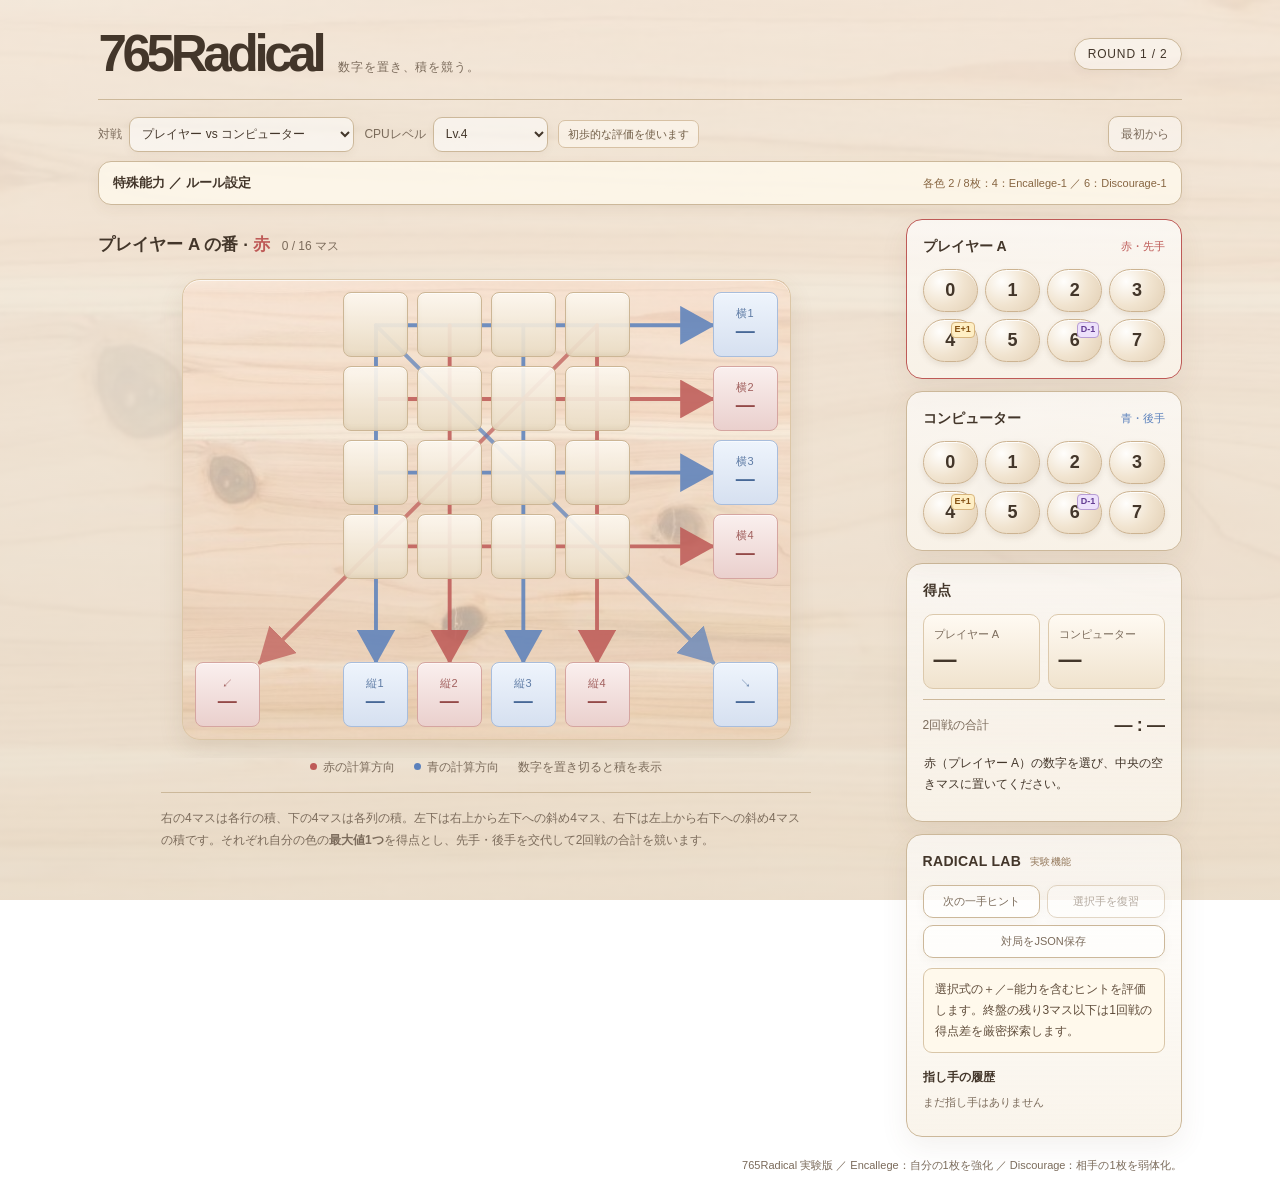
==== commit 8a8a4a9c: "feat(765Radical): target one tile with Encallege, add opponent Discourage -1" ====
--- a/765Radical/index.html
+++ b/765Radical/index.html
@@ -4,7 +4,7 @@
 <meta charset="utf-8">
 <meta name="viewport" content="width=device-width, initial-scale=1">
 <meta name="theme-color" content="#ede4d4">
-<title>765Radical | Encallege-N 試作版</title>
+<title>765Radical | Encallege / Discourage 選択式能力</title>
 <style>
 :root{color-scheme:light;--bg:#ede4d4;--surface:#f6efe3;--surface2:#efe3cf;--line:#ccb89a;--ink:#43362a;--muted:#7b6b5b;--red:#be5a57;--blue:#5b81bc;--wood1:#fbf5ea;--wood2:#ecdec7;--wood3:#dcc8aa;--wood-img:url("[data-uri]");--cell:clamp(29px,7.4vw,65px);--cell-gap:clamp(4px,.8vw,9px)}
 *{box-sizing:border-box}
@@ -118,14 +118,14 @@
 .radical-preview span{display:grid;place-items:center;width:35px;height:35px;background:#f1e5d1;border:1px solid #dbc9ac;border-radius:5px;font-weight:700}
 .radical-preview span.red{background:#f1d4d0;color:#9b3e3b}
 .radical-preview span.blue{background:#d4e2f7;color:#3a6095}
-/* Encallege-N */
+/* Encallege-N / Discourage-N: single-target activation */
 .ability-settings{margin:9px 0 6px;padding:11px 14px;background:rgba(255,250,238,.79);border:1px solid var(--line);border-radius:13px;box-shadow:0 5px 14px rgba(107,81,48,.06)}
 .ability-settings summary{font-size:13px;font-weight:750;cursor:pointer;display:flex;justify-content:space-between;flex-wrap:wrap;gap:7px;align-items:center}
 .ability-summary{font-size:11px;font-weight:500;color:#876642}
 .ability-help{font-size:11px;color:var(--muted);line-height:1.8;margin:9px 0 0}
 .ability-config{display:grid;grid-template-columns:repeat(4,minmax(0,1fr));gap:8px;margin-top:12px}
 .ability-config label{display:flex;gap:5px;align-items:center;justify-content:center;padding:7px 5px;border-radius:9px;background:#f7eada;border:1px solid #e3cdb0;font-size:12px;font-weight:700}
-.ability-config select{width:70%;min-width:0;border-radius:6px;border:1px solid #cbb697;padding:6px 2px;color:var(--ink);background:#fffdf8;font-size:12px}
+.ability-config select{width:84%;min-width:0;border-radius:6px;border:1px solid #cbb697;padding:6px 2px;color:var(--ink);background:#fffdf8;font-size:12px}
 .ability-flag{position:absolute;right:1px;top:1px;font-size:clamp(7px,1vw,10px);line-height:1.1;font-weight:850;padding:2px 3px;color:#865214;background:rgba(255,239,195,.94);border-radius:4px;border:1px solid #d7b57e;z-index:4}
 .chip{position:relative}.chip .chip-number{position:relative;z-index:1}
 .chip .ability-flag{font-size:9px;top:2px;right:2px}
@@ -138,6 +138,12 @@
 .radical-preview span{position:relative}
 .radical-preview span small{position:absolute;bottom:1px;right:2px;font-size:9px}
 .input-cell.hint-cell{outline:3px solid #c18d33;outline-offset:2px}
+.input-cell.target-eligible{outline:3px solid #399e62;outline-offset:2px;cursor:pointer;box-shadow:0 0 0 5px rgba(57,158,98,.16),inset 0 1px 2px rgba(255,255,255,.6)}
+.input-cell.target-eligible:hover{transform:translateY(-2px);border-color:#278350}
+.input-cell.target-pending{outline:3px dashed #ba8d40;outline-offset:2px}
+.target-notice{padding:10px 14px;margin:8px 0 0;border:2px solid #4b9876;border-radius:10px;background:#edf7ed;color:#255f42;font-size:13px;font-weight:700;display:none}
+.ability-flag.negative{color:#623c92;background:#ede1fb;border-color:#b79dd3}
+.piece-bonus.negative{color:#8053a9}
 @media(max-width:540px){.ability-config{grid-template-columns:repeat(4,minmax(0,1fr));gap:4px}.ability-config label{padding:5px 2px;gap:2px}.ability-config select{font-size:10px;padding:5px 0}.ability-settings{padding:8px}}
 
 </style>
@@ -161,13 +167,13 @@
     <button class="ghost" type="button" id="restartBtn">最初から</button>
   </div>
   <details class="ability-settings" id="abilitySettings">
-    <summary><span>Encallege-N ／ 能力設定</span><span class="ability-summary" id="abilitySummary">4と6が Encallege-1</span></summary>
-    <div class="ability-config" id="abilityConfig" role="group" aria-label="数字ごとのEncallege能力を設定"></div>
-    <p class="ability-help">各プレイヤー共通の能力設定です。「なし」以外を選んだコマが能力持ちになります。置いた瞬間、<b>すでに盤上にある同じ色のほかのコマすべて</b>に指定値を加算します。効果は累積し、能力コマ自身は発動時には強化されません。変更すると対局を最初からやり直します。</p>
+    <summary><span>特殊能力 ／ ルール設定</span><span class="ability-summary" id="abilitySummary">4：Encallege-1 ／ 6：Discourage-1</span></summary>
+    <div class="ability-config" id="abilityConfig" role="group" aria-label="数字ごとの能力を設定"></div>
+    <p class="ability-help">各プレイヤー共通で初期2枚（4：Encallege-1、6：Discourage-1）。<b>＋1はすでに置かれた自分の別のコマ1枚</b>、<b>−1は相手のコマ1枚</b>を選んで数字を変えます。対象をクリックして効果を確定してください。効果は累積し、0未満にはなりません。対象がなければ不発です。設定変更で対局はリセットされます。</p>
   </details>
   <main class="layout">
     <section class="stage" aria-label="ゲーム盤面">
-      <div class="turn-title" aria-live="polite"><strong id="turnText"></strong><small id="progressText"></small></div>
+      <div class="turn-title" aria-live="polite"><strong id="turnText"></strong><small id="progressText"></small></div><div class="target-notice" id="targetNotice" role="status" aria-live="polite"></div>
       <div class="arena"><div class="board" id="board" role="group" aria-label="4×4の数字配置マスと10の積の表示マス"></div></div>
       <div class="legend"><span><i class="dot red"></i>赤の計算方向</span><span><i class="dot blue"></i>青の計算方向</span><span>数字を置き切ると積を表示</span></div>
       <p class="howto">右の4マスは各行の積、下の4マスは各列の積。左下は右上から左下への斜め4マス、右下は左上から右下への斜め4マスの積です。それぞれ自分の色の<strong>最大値1つ</strong>を得点とし、先手・後手を交代して2回戦の合計を競います。</p>
@@ -191,14 +197,14 @@
           <button id="radicalAnalyze" type="button" class="ghost">選択手を復習</button>
           <button id="radicalExport" type="button" class="ghost">対局をJSON保存</button>
         </div>
-        <div class="radical-result" id="radicalResult" aria-live="polite">ヒントは候補手の推定です。終盤の残り5マス以下は能力込みの厳密探索で評価します。</div>
+        <div class="radical-result" id="radicalResult" aria-live="polite">ヒントは候補手の推定です。終盤の残り3マス以下は能力込みの厳密探索で評価します。</div>
         <h3>指し手の履歴</h3>
         <div class="radical-history" id="radicalHistory" aria-label="対局履歴"></div>
         <div class="radical-review" id="radicalReview"></div>
       </section>
     </aside>
   </main>
-  <div class="rule-note">765Radical 実験版 ／ 10本の積の最大値で勝負 ／ Encallege-N：能力発動時の自分の盤上の他コマに＋N。</div>
+  <div class="rule-note">765Radical 実験版 ／ Encallege：自分の1枚を強化 ／ Discourage：相手の1枚を弱体化。</div>
 </div>
 <script>
 (()=>{
@@ -211,37 +217,54 @@
  {id:'dl',kind:'anti',x:1,y:6,color:'red',label:'↙',cells:[3,6,9,12]},
  {id:'dr',kind:'main',x:8,y:6,color:'blue',label:'↘',cells:[0,5,10,15]}
 ];
-// Ability settings apply equally to both players; 0 means no power.
-const DEFAULT_ABILITIES=[0,0,0,0,1,0,1,0]; // 4 and 6: Encallege-1.
+// Signed rule: positive => Encallege own existing one; negative => Discourage opponent existing one.
+const DEFAULT_ABILITIES=[0,0,0,0,1,0,-1,0]; // exactly two ability tiles per color.
+const abilityName=a=>a>0?`Encallege-${a}`:a<0?`Discourage-${-a}`:'なし';
+const abilityBadge=a=>a>0?`E+${a}`:a<0?`D${a}`:'';
 function abilityRules(){return Array.from({length:8},(_,n)=>Number($('abilityFor'+n)?.value??DEFAULT_ABILITIES[n]));}
-function abilitySummary(abilities){const active=abilities.map((v,n)=>v?`${n}(+${v})`:null).filter(Boolean);return `各色 ${active.length} / 8枚：${active.length?active.join('、'):'能力なし'}`;}
+function abilitySummary(abilities){const active=abilities.map((v,n)=>v?`${n}：${abilityName(v)}`:null).filter(Boolean);return `各色 ${active.length} / 8枚：${active.length?active.join(' ／ '):'能力なし'}`;}
 function initializeAbilitySettings(){
  const root=$('abilityConfig');root.replaceChildren();
  for(let n=0;n<8;n++){
   const label=document.createElement('label');label.textContent=String(n);
   const select=document.createElement('select');select.id='abilityFor'+n;
-  select.setAttribute('aria-label',`数字${n}のEncallege値`);
-  for(let k=0;k<=7;k++){
-   const option=document.createElement('option');option.value=String(k);option.textContent=k?`＋${k}`:'なし';
+  select.setAttribute('aria-label',`数字${n}の特殊能力`);
+  for(let k of [0,1,-1,2,-2,3,-3,4,-4,5,-5,6,-6,7,-7]){
+   const option=document.createElement('option');option.value=String(k);option.textContent=k?`${k>0?'E＋':'D−'}${Math.abs(k)}`:'なし';
    if(k===DEFAULT_ABILITIES[n])option.selected=true;
    select.append(option);
   }
-  select.addEventListener('change',()=>reset());
+  select.addEventListener('change',reset);
   label.append(select);root.append(label);
  }
  $('abilitySummary').textContent=abilitySummary(abilityRules());
 }
-/** The board stores EFFECTIVE values, while used bitmasks and move.n store BASE digits. */
+/** All legal targets must have been on the board before the triggering piece was placed. */
+function abilityTargets(board,owners,color,n,abilities){
+ const a=abilities[n]||0;
+ if(!a)return [];
+ const targetColor=a>0?color:other(color),targets=[];
+ for(let i=0;i<16;i++)if(board[i]!==null&&owners[i]===targetColor)targets.push(i);
+ return targets;
+}
+/** Board stores EFFECTIVE values, used-bitmasks store BASE digits. target index is nullable. */
 function applyAbility(board,owners,used,color,mv,abilities){
- const bonus=abilities[mv.n]||0;
- if(bonus)for(let i=0;i<16;i++)if(owners[i]===color)board[i]+=bonus;
+ const a=abilities[mv.n]||0;
+ if(mv.t!==null && mv.t!==undefined && a){
+  if(mv.t===mv.i || board[mv.t]===null || owners[mv.t] !== (a>0?color:other(color)))throw Error('Invalid ability target');
+  mv.previousTarget=board[mv.t];
+  board[mv.t]=Math.max(0,board[mv.t]+a);
+ }
  board[mv.i]=mv.n;owners[mv.i]=color;used[color]|=1<<mv.n;
 }
 function undoAbility(board,owners,used,color,mv,abilities){
  board[mv.i]=null;owners[mv.i]=null;used[color]&=~(1<<mv.n);
- const bonus=abilities[mv.n]||0;
- if(bonus)for(let i=0;i<16;i++)if(owners[i]===color)board[i]-=bonus;
-}
+ if(mv.t!==null && mv.t!==undefined && (abilities[mv.n]||0)){
+  board[mv.t]=mv.previousTarget;
+  delete mv.previousTarget;
+ }
+}
+function recordMove(m){return {i:m.i,n:m.n,color:m.color,t:m.t??null,ability:s.abilities[m.n]||0};}
 let sAbilitySerial=0;
 let s, message='',cpuTimer=null, cpuJob=0;
 const other=c=>c==='red'?'blue':'red';
@@ -272,43 +295,61 @@
  endCpuJob();
  const abilities=abilityRules();
  $('abilitySummary').textContent=abilitySummary(abilities);
- s={history:[[],[]],round:1,board:Array(16).fill(null),boardBase:Array(16).fill(null),boardPlayers:Array(16).fill(null),abilities,used:{red:0,blue:0},turn:'red',selected:null,phase:'playing',scores:[],mode:$('mode').value,difficulty:Number($('difficulty').value)};
+ s={history:[[],[]],round:1,board:Array(16).fill(null),boardBase:Array(16).fill(null),boardPlayers:Array(16).fill(null),abilities,used:{red:0,blue:0},turn:'red',selected:null,pending:null,phase:'playing',scores:[],mode:$('mode').value,difficulty:Number($('difficulty').value)};
  sAbilitySerial++;
  message=cvcmode()?'コンピューター同士の対戦を開始します。赤が先手です。':'赤（プレイヤー A）の数字を選び、中央の空きマスに置いてください。';
  render();scheduleCpu();
 }
 function validMove(color,n,index){return s.phase==='playing'&&s.turn===color&&s.board[index]===null&&!(s.used[color]&(1<<n));}
-function place(index,n,color){
- if(!validMove(color,n,index))return;
- const bonus=s.abilities[n]||0;
- const hitCount=bonus?s.boardPlayers.filter(c=>c===color).length:0;
- (s.history[s.round-1]).push({i:index,n,color,encallege:bonus});
- radicalHintCell=null;radicalReviewText='';
- applyAbility(s.board,s.boardPlayers,s.used,color,{i:index,n},s.abilities);
- s.boardBase[index]=n;s.selected=null;
+function finalizePlacedMove(m){
+ (s.history[s.round-1]).push(recordMove(m));
+ radicalHintCell=null;radicalReviewText='';s.selected=null;s.pending=null;
  const count=s.board.filter(v=>v!==null).length;
  if(count===16){
-  const {red,blue}=roundScore(s.board);
-  const score={A:pColor('A')==='red'?red:blue,B:pColor('B')==='red'?red:blue,red,blue};
-  s.scores.push(score);
-  s.phase=s.round===1?'between':'finished';
+  const {red,blue}=roundScore(s.board),score={A:pColor('A')==='red'?red:blue,B:pColor('B')==='red'?red:blue,red,blue};
+  s.scores.push(score);s.phase=s.round===1?'between':'finished';
   if(s.phase==='between')message=`1回戦終了。${ownerName('A')}：${score.A}点、${ownerName('B')}：${score.B}点。2回戦では先後を交代します。`;
-  else{const a=sum('A'),b=sum('B');message=a===b?`対局終了。${a} 対 ${b}で引き分けです。`:`対局終了。${a>b?ownerName('A'):ownerName('B')}の勝ちです（${a} 対 ${b}）。`;}
+  else{const a=sum('A'),b=sum('B');message=a===b?`対局終了。${a}対${b}で引き分けです。`:`対局終了。${a>b?ownerName('A'):ownerName('B')}の勝ちです（${a}対${b}）。`;}
  }else{
-  s.turn=other(color);
-  const abilityMessage=bonus?`Encallege-${bonus}発動：${cn[color]}の既存${hitCount}枚が＋${bonus}。 `:'';
-  message=abilityMessage+(cpuTurn()?'コンピューターが考えています…':`${cn[s.turn]}（${ownerName(now())}）の番です。数字を選んでください。`);
+  s.turn=other(m.color);s.phase='playing';
+  const a=s.abilities[m.n]||0;
+  const msg=a&&m.t!==null?`${abilityName(a)}：${Math.floor(m.t/4)+1}行${m.t%4+1}列を${a>0?'＋':'−'}${Math.abs(a)}。 `:a?`${abilityName(a)}：対象がなく不発。 `:'';
+  message=msg+(cpuTurn()?'コンピューターが考えています…':`${cn[s.turn]}（${ownerName(now())}）の番です。`);
  }
  render();scheduleCpu();
 }
+function place(index,n,color,target){
+ if(!validMove(color,n,index))return;
+ const targets=abilityTargets(s.board,s.boardPlayers,color,n,s.abilities);
+ if(target===undefined && targets.length>0 && !cpuTurn()){
+  // Show the newly placed piece; pause the game until a legal existing tile is clicked.
+  applyAbility(s.board,s.boardPlayers,s.used,color,{i:index,n,t:null},s.abilities);
+  s.boardBase[index]=n;s.selected=null;s.pending={i:index,n,color,targets};s.phase='targeting';
+  message=`${abilityName(s.abilities[n])}発動：緑の枠が付いたコマから1枚選んでください。`;
+  radicalHintCell=null;radicalReviewText='';render();return;
+ }
+ const t=targets.length===0?null:target;
+ if(targets.length>0&&!targets.includes(t))throw Error('Missing or invalid target');
+ const m={i:index,n,color,t};
+ applyAbility(s.board,s.boardPlayers,s.used,color,m,s.abilities);s.boardBase[index]=n;
+ finalizePlacedMove(m);
+}
+function chooseTarget(index){
+ if(s.phase!=='targeting'||!s.pending||!s.pending.targets.includes(index))return;
+ const m={...s.pending,t:index};
+ const a=s.abilities[m.n];
+ s.board[index]=Math.max(0,s.board[index]+a);
+ finalizePlacedMove(m);
+}
 function clickCell(i){
+ if(s.phase==='targeting'){chooseTarget(i);return;}
  if(s.phase!=='playing'||cpuTurn()||s.board[i]!==null)return;
  if(s.selected===null){message='右の数字を選んでから空いているマスを押してください。';render();return;}
  place(i,s.selected,s.turn);
 }
 function startSecond(){
  radicalSelected=null;radicalHintCell=null;radicalReviewText='';
- endCpuJob();s.round=2;s.board=Array(16).fill(null);s.boardBase=Array(16).fill(null);s.boardPlayers=Array(16).fill(null);s.used={red:0,blue:0};s.turn='red';s.selected=null;s.phase='playing';
+ endCpuJob();s.round=2;s.board=Array(16).fill(null);s.boardBase=Array(16).fill(null);s.boardPlayers=Array(16).fill(null);s.used={red:0,blue:0};s.turn='red';s.selected=null;s.pending=null;s.phase='playing';
  message=cvcmode()?'2回戦：コンピューター同士の対戦です。':(cpumode()?'2回戦：コンピューターが赤・先手です。':'2回戦：プレイヤー Bが赤・先手です。');
  render();scheduleCpu();
 }
@@ -381,17 +422,18 @@
   const n=s.board[i],r=Math.floor(i/4),c=i%4;
   const el=document.createElement('button');el.type='button';el.dataset.input=i;
   el.style.gridColumn=String(c+3);el.style.gridRow=String(r+1);
-  el.className='cell input-cell '+(n!==null?('locked occupied-'+(s.boardPlayers[i]||'red')):'empty interactive');
-  el.disabled=n!==null||s.phase!=='playing'||cpuTurn();
+  const eligible=s.phase==='targeting'&&s.pending?.targets.includes(i);
+  el.className='cell input-cell '+(n!==null?('locked occupied-'+(s.boardPlayers[i]||'red')):'empty interactive')+(eligible?' target-eligible':'')+(s.pending?.i===i?' target-pending':'');
+  el.disabled=s.phase==='targeting'?!eligible:(n!==null||s.phase!=='playing'||cpuTurn());
   const playedBy=s.boardPlayers[i],base=s.boardBase[i];
   const bonus=base===null?0:s.abilities[base];
-  el.setAttribute('aria-label',`${r+1}行${c+1}列、${n!==null?`${cn[playedBy]}の元${base}、現在${n}${bonus?`、Encallege-${bonus}`:''}`:'空き'}`);
+  el.setAttribute('aria-label',`${r+1}行${c+1}列、${n!==null?`${cn[playedBy]}の元${base}、現在${n}${bonus?`、${abilityName(bonus)}`:''}`:'空き'}`);
   if(n!==null){
    const digit=document.createElement('span');digit.className='piece piece-'+playedBy;
    const num=document.createElement('span');num.className='piece-number';num.textContent=String(n);digit.append(num);
    if(n!==base){const baseTag=document.createElement('span');baseTag.className='piece-base';baseTag.textContent=String(base);baseTag.title=`元の数字 ${base}`;digit.append(baseTag);}
-   if(bonus){const flag=document.createElement('span');flag.className='ability-flag';flag.textContent='E+'+bonus;flag.title=`Encallege-${bonus}`;digit.append(flag);}
-   if(n!==base){const buff=document.createElement('span');buff.className='piece-bonus';buff.textContent='+'+(n-base);digit.append(buff);}
+   if(bonus){const flag=document.createElement('span');flag.className='ability-flag';flag.textContent=abilityBadge(bonus);flag.classList.toggle('negative',bonus<0);flag.title=abilityName(bonus);digit.append(flag);}
+   if(n!==base){const buff=document.createElement('span');buff.className='piece-bonus';buff.textContent=(n>base?'+':'')+(n-base);buff.classList.toggle('negative',n<base);digit.append(buff);}
    el.append(digit);
   }
   el.addEventListener('click',()=>clickCell(i));grid.append(el);
@@ -419,11 +461,11 @@
  for(let n=0;n<=7;n++){
   const el=document.createElement('button');el.type='button';
   const number=document.createElement('span');number.className='chip-number';number.textContent=String(n);el.append(number);
-  if(s.abilities[n]){const tag=document.createElement('span');tag.className='ability-flag';tag.textContent='E+'+s.abilities[n];el.append(tag);}
+  if(s.abilities[n]){const tag=document.createElement('span');tag.className='ability-flag';tag.textContent=abilityBadge(s.abilities[n]);tag.classList.toggle('negative',s.abilities[n]<0);el.append(tag);}
   const used=!!(s.used[color]&(1<<n)),enabled=active&&!used&&!isCpuPlayer(p);
   el.className='chip'+(used?' used':'')+(s.selected===n&&enabled?' selected':'');
   el.disabled=!enabled;el.setAttribute('aria-pressed',String(s.selected===n&&enabled));
-  el.setAttribute('aria-label',`${ownerName(p)}の数字${n}${s.abilities[n]?`、Encallege-${s.abilities[n]}`:''}${used?'（使用済み）':''}`);
+  el.setAttribute('aria-label',`${ownerName(p)}の数字${n}${s.abilities[n]?`、${abilityName(s.abilities[n])}`:''}${used?'（使用済み）':''}`);
   el.addEventListener('click',()=>{s.selected=n;message=`${cn[color]}の${n}を選択中。空いているマスを選んでください。`;render();});
   wrap.append(el);
  }
@@ -438,7 +480,7 @@
  $('notice').textContent=message;
  const next=$('nextBtn');
  const autoAdvance=cvcmode();
- next.style.display=(s.phase==='playing'||autoAdvance)?'none':'block';
+ next.style.display=(s.phase==='playing'||s.phase==='targeting'||autoAdvance)?'none':'block';
  next.textContent=s.phase==='between'?'先後を入れ替えて2回戦へ':'新しい対局を始める';
  $('difficultyWrap').style.display=anyCpuMode()?'inline-flex':'none';
  $('levelDescription').style.display=anyCpuMode()?'inline':'none';
@@ -447,11 +489,13 @@
 function render(){
  $('roundTag').textContent=`ROUND ${s.round} / 2`;
  const filled=s.board.filter(v=>v!==null).length;
+ const notice=$('targetNotice');notice.style.display=s.phase==='targeting'?'block':'none';notice.textContent=s.phase==='targeting'?`${abilityName(s.abilities[s.pending.n])}：緑枠の${s.abilities[s.pending.n]>0?'自分':'相手'}のコマ1枚を選択してください`:'';
  const text=$('turnText');text.replaceChildren();
  if(s.phase==='playing'){
   text.append(document.createTextNode(`${ownerName(now())} の番 · `));
   const color=document.createElement('span');color.className='color-'+s.turn;color.textContent=cn[s.turn];text.append(color);
- }else text.textContent=s.phase==='between'?'1回戦の結果':'最終結果';
+ }else if(s.phase==='targeting')text.textContent=`${cn[s.pending.color]}の能力：対象のコマを選択`;
+ else text.textContent=s.phase==='between'?'1回戦の結果':'最終結果';
  $('progressText').textContent=`${filled} / 16 マス`;
  renderBoard();renderChips('A');renderChips('B');renderScores();renderLab();
 }
@@ -469,11 +513,17 @@
  '最多の終局試行＋終盤厳密探索'
 ];
 const unused=bits=>{const a=[];for(let n=0;n<8;n++)if(!(bits&(1<<n)))a.push(n);return a;};
-function listMoves(board,used,color){
+function listMoves(board,used,color,owners){
  const nums=unused(used[color]),free=[];
  for(let i=0;i<16;i++)if(board[i]===null)free.push(i);
  const out=[];
- for(const n of nums)for(const i of free)out.push({n,i});
+ for(const n of nums){
+  const targets=abilityTargets(board,owners,color,n,s.abilities);
+  for(const i of free){
+   if(targets.length)for(const t of targets)out.push({n,i,t});
+   else out.push({n,i,t:null});
+  }
+ }
  return out;
 }
 function potential(board,color){
@@ -492,11 +542,11 @@
 const terminal=(board,me)=>{const v=roundScore(board);return v[me]-v[other(me)];};
 function makeMove(board,used,color,mv,owners){applyAbility(board,owners,used,color,mv,s.abilities);}
 function undoMove(board,used,color,mv,owners){undoAbility(board,owners,used,color,mv,s.abilities);}
-function randomMove(board,used,color){const moves=listMoves(board,used,color);return moves[Math.floor(Math.random()*moves.length)];}
+function randomMove(board,used,color,owners){const moves=listMoves(board,used,color,owners);return moves[Math.floor(Math.random()*moves.length)];}
 function evaluateMove(board,used,color,mv,owners){makeMove(board,used,color,mv,owners);const val=heuristic(board,color);undoMove(board,used,color,mv,owners);return val;}
-function rankMoves(board,used,color,owners){return listMoves(board,used,color).map(m=>({...m,h:evaluateMove(board,used,color,m,owners)})).sort((a,b)=>b.h-a.h);}
+function rankMoves(board,used,color,owners){return listMoves(board,used,color,owners).map(m=>({...m,h:evaluateMove(board,used,color,m,owners)})).sort((a,b)=>b.h-a.h);}
 function playoutMove(board,used,color,owners){
- const moves=listMoves(board,used,color);
+ const moves=listMoves(board,used,color,owners);
  if(Math.random()<.27)return moves[Math.floor(Math.random()*moves.length)];
  let best=null,bestVal=-Infinity;
  for(let k=0;k<Math.min(moves.length,9);k++){
@@ -512,7 +562,7 @@
  return terminal(board,me);
 }
 function responseValue(board,used,me,owners){
- const opponent=other(me),moves=listMoves(board,used,opponent);
+ const opponent=other(me),moves=listMoves(board,used,opponent,owners);
  let worst=Infinity;
  for(const m of moves){
   makeMove(board,used,opponent,m,owners);
@@ -524,7 +574,7 @@
 }
 function exactSearch(board,used,next,me,alpha,beta,depth,owners){
  if(depth===0)return terminal(board,me);
- const moves=listMoves(board,used,next),maximizing=next===me;
+ const moves=listMoves(board,used,next,owners),maximizing=next===me;
  if(depth>=4)moves.sort((a,b)=>evaluateMove(board,used,next,b,owners)-evaluateMove(board,used,next,a,owners));
  let best=maximizing?-Infinity:Infinity;
  for(const m of moves){
@@ -539,20 +589,20 @@
 }
 function chooseCpuMove(){
  const board=s.board.slice(),used={...s.used},owners=s.boardPlayers.slice(),me=s.turn,level=s.difficulty;
- const moves=listMoves(board,used,me),free=board.filter(v=>v===null).length;
+ const moves=listMoves(board,used,me,owners),free=board.filter(v=>v===null).length;
  if(level===1)return moves[Math.floor(Math.random()*moves.length)];
  const ranked=rankMoves(board,used,me,owners);
- if(level===2&&Math.random()<.76)return randomMove(board,used,me);
- if(level===3&&Math.random()<.46)return randomMove(board,used,me);
- if(level===4&&Math.random()<.25)return randomMove(board,used,me);
- if(level===5&&Math.random()<.12)return randomMove(board,used,me);
+ if(level===2&&Math.random()<.76)return randomMove(board,used,me,owners);
+ if(level===3&&Math.random()<.46)return randomMove(board,used,me,owners);
+ if(level===4&&Math.random()<.25)return randomMove(board,used,me,owners);
+ if(level===5&&Math.random()<.12)return randomMove(board,used,me,owners);
  if(level<=5){
   const counts={2:15,3:11,4:7,5:4};
   const n=Math.min(counts[level],ranked.length);
   const bias=level<=3?1:level===4?2:4;
   return ranked[Math.floor(Math.pow(Math.random(),bias)*n)];
  }
- const exactThreshold=level>=10?5:level>=8?4:0;
+ const exactThreshold=level>=10?3:level>=8?2:0;
  if(exactThreshold&&free<=exactThreshold){
   let best=ranked[0],bestVal=-Infinity;
   for(const m of ranked){
@@ -582,7 +632,7 @@
   const extra=level===9?2:4;
   for(let k=0;k<extra;k++){
    const choice=ranked[count+Math.floor(Math.random()*(ranked.length-count))];
-   if(!bestCandidates.some(c=>c.i===choice.i&&c.n===choice.n))bestCandidates.push(choice);
+   if(!bestCandidates.some(c=>c.i===choice.i&&c.n===choice.n&&c.t===choice.t))bestCandidates.push(choice);
   }
  }
  let best=bestCandidates[0],bestVal=-Infinity;
@@ -618,7 +668,7 @@
   if(token!==cpuJob||!cpuTurn())return;
   const m=chooseCpuMove();
   if(token!==cpuJob||!cpuTurn())return;
-  place(m.i,m.n,s.turn);
+  place(m.i,m.n,s.turn,m.t);
  },delay);
 }
 
@@ -644,12 +694,12 @@
  const red=owners.filter(v=>v==='red').length,blue=owners.filter(v=>v==='blue').length;
  return red===blue?'red':'blue';
 }
-function radicalAnalyze(boardIn,ownersIn,usedIn,turn,maxExact=5){
+function radicalAnalyze(boardIn,ownersIn,usedIn,turn,maxExact=3){
  const board=boardIn.slice(),owners=ownersIn.slice(),used={...usedIn};
  const free=board.filter(v=>v===null).length,exact=free<=maxExact;
  const stats={nodes:0,hits:0};
  const table=radicalExactCache;
- function legal(color){const result=[];for(let n=0;n<=7;n++)if(!(used[color]&(1<<n)))for(let i=0;i<16;i++)if(board[i]===null)result.push({i,n});return result;}
+ function legal(color){return listMoves(board,used,color,owners);}
  function apply(color,m){applyAbility(board,owners,used,color,m,s.abilities);}
  function undo(color,m){undoAbility(board,owners,used,color,m,s.abilities);}
  // Red minus Blue; TT stores ONLY exact node values (no alpha/beta bound confusion).
@@ -693,7 +743,7 @@
  const best=results[0]||null;
  return {exact,free,best,results,nodes:stats.nodes,hits:stats.hits};
 }
-function radicalFormatMove(m){return `${m.n} → ${Math.floor(m.i/4)+1}行${m.i%4+1}列`;}
+function radicalFormatMove(m){return `${m.n} → ${Math.floor(m.i/4)+1}行${m.i%4+1}列${m.t!=null?` ／ 対象 ${Math.floor(m.t/4)+1}行${m.t%4+1}列`:""}`;}
 function radicalRebuild(round,count){
  const records=(s.history||[[],[]])[round-1]||[];
  const board=Array(16).fill(null),bases=Array(16).fill(null),owners=Array(16).fill(null),used={red:0,blue:0};
@@ -712,7 +762,7 @@
  radicalHintCell=res.best.i;
  s.selected=res.best.n;
  const mark=res.exact?'厳密探索（この1回戦の得点差）':'推定評価（最善保証なし）';
- const top=res.results.slice(0,3).map((m,i)=>`${i+1}. ${radicalFormatMove(m)}${s.abilities[m.n]?`〔E+${s.abilities[m.n]}〕`:''} ／ ${Math.round((s.turn==='red'?1:-1)*m.value)}点`).join('\n');
+ const top=res.results.slice(0,3).map((m,i)=>`${i+1}. ${radicalFormatMove(m)}${s.abilities[m.n]?`〔${abilityName(s.abilities[m.n])}〕`:''} ／ ${Math.round((s.turn==='red'?1:-1)*m.value)}点`).join('\n');
  radicalReviewText=`${cn[s.turn]}の候補手（${mark}）：\n${top}\n${res.exact?'探索ノード '+res.nodes.toLocaleString()+'、同一局面再利用 '+res.hits.toLocaleString():'序盤・中盤の推奨は探索未完了です。'}\n※1回戦の得点差を評価。2回戦全体の最善は未保証。`;
  render();
 }
@@ -723,7 +773,7 @@
  const move=records[index];if(!move)return;
  const position=radicalRebuild(round,index);
  const result=radicalAnalyze(position.board,position.owners,position.used,move.color);
- const actual=result.results.find(m=>m.i===move.i&&m.n===move.n);
+ const actual=result.results.find(m=>m.i===move.i&&m.n===move.n&&(m.t??null)===(move.t??null));
  if(!actual||!result.best)return;
  const sign=move.color==='red'?1:-1;
  const lost=Math.max(0,Math.round(sign*(result.best.value-actual.value)));
@@ -732,7 +782,7 @@
  renderLab();
 }
 function radicalExport(){
- const payload={game:'765Radical',schema:2,created_at:new Date().toISOString(),mode:s.mode,level:s.difficulty,encallege:{abilities:s.abilities.slice(),targets:'previously placed other pieces of same color',stacking:true},rounds:s.history||[[],[]],scores:s.scores,rule:'maximum of five red and five blue outputs; player swaps color for round 2'};
+ const payload={game:'765Radical',schema:3,created_at:new Date().toISOString(),mode:s.mode,level:s.difficulty,abilities:{signedRules:s.abilities.slice(),positive:'select one pre-existing own tile',negative:'select one pre-existing opponent tile',floor:0,stacking:true},rounds:s.history||[[],[]],scores:s.scores,rule:'maximum of five red and five blue outputs; player swaps color for round 2'};
  const blob=new Blob([JSON.stringify(payload,null,2)],{type:'application/json'});
  const url=URL.createObjectURL(blob),a=document.createElement('a');
  a.href=url;a.download='765Radical_game_'+Date.now()+'.json';document.body.append(a);a.click();a.remove();
@@ -742,7 +792,7 @@
  const hint=$('radicalHint');if(!hint)return;
  hint.disabled=s.phase!=='playing'||cpuTurn();
  $('radicalAnalyze').disabled=!radicalSelected;
- $('radicalResult').textContent=radicalReviewText||'Encallegeの効果を含めてヒントを評価します。終盤の残り5マス以下では、1回戦の得点差を厳密探索します。';
+ $('radicalResult').textContent=radicalReviewText||'選択式の＋／−能力を含むヒントを評価します。終盤の残り3マス以下は1回戦の得点差を厳密探索します。';
  const history=$('radicalHistory');history.replaceChildren();
  let any=false;
  for(let round=1;round<=2;round++){
@@ -772,7 +822,7 @@
  const state=radicalRebuild(round,index+1);
  const label=document.createElement('div');label.textContent=`${round}回戦 第${index+1}手終了時の盤面`;
  const grid=document.createElement('div');grid.className='radical-preview';
- state.board.forEach((n,i)=>{const span=document.createElement('span');span.textContent=n===null?'':String(n);if(state.owners[i])span.className=state.owners[i];if(n!==null&&n!==state.bases[i]){const small=document.createElement('small');small.textContent='+'+(n-state.bases[i]);span.append(small);}grid.append(span);});
+ state.board.forEach((n,i)=>{const span=document.createElement('span');span.textContent=n===null?'':String(n);if(state.owners[i])span.className=state.owners[i];if(n!==null&&n!==state.bases[i]){const small=document.createElement('small');small.textContent=(n>state.bases[i]?'+':'')+(n-state.bases[i]);span.append(small);}grid.append(span);});
  holder.append(label,grid);
 }
 $('radicalHint').addEventListener('click',radicalHint);
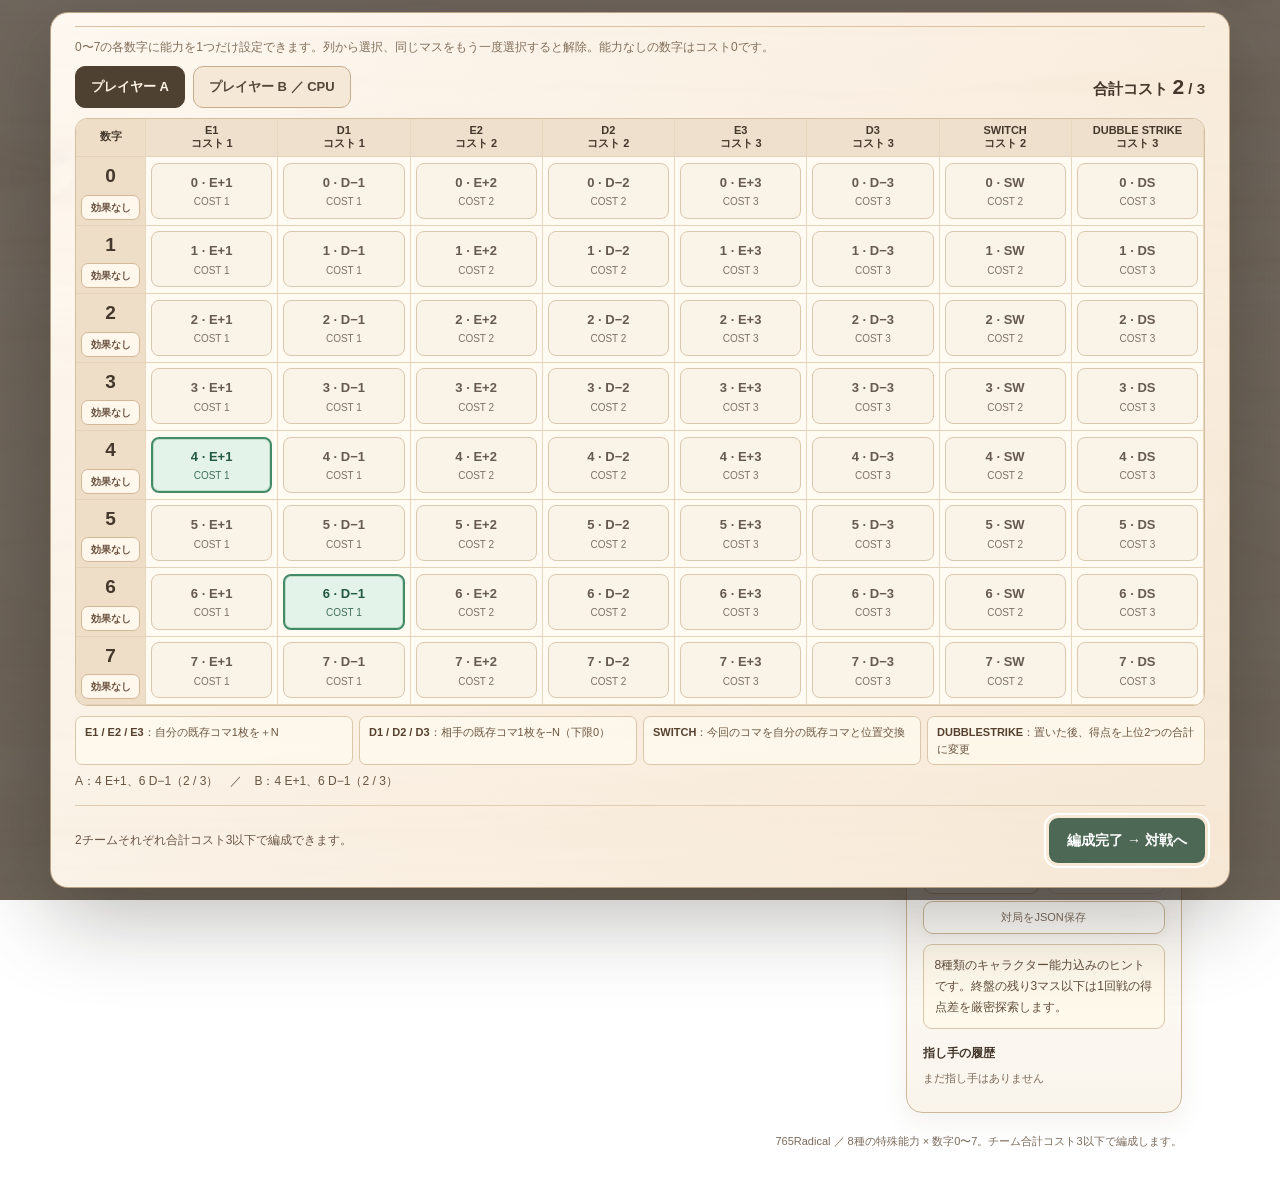
==== commit 0398d2f8: "feat(765Radical): 8x8 character roster, team cost cap, Switch and DUBBLESTRIKE" ====
--- a/765Radical/index.html
+++ b/765Radical/index.html
@@ -4,7 +4,7 @@
 <meta charset="utf-8">
 <meta name="viewport" content="width=device-width, initial-scale=1">
 <meta name="theme-color" content="#ede4d4">
-<title>765Radical | Encallege / Discourage 選択式能力</title>
+<title>765Radical | 8×8キャラクター編成</title>
 <style>
 :root{color-scheme:light;--bg:#ede4d4;--surface:#f6efe3;--surface2:#efe3cf;--line:#ccb89a;--ink:#43362a;--muted:#7b6b5b;--red:#be5a57;--blue:#5b81bc;--wood1:#fbf5ea;--wood2:#ecdec7;--wood3:#dcc8aa;--wood-img:url("[data-uri]");--cell:clamp(29px,7.4vw,65px);--cell-gap:clamp(4px,.8vw,9px)}
 *{box-sizing:border-box}
@@ -146,9 +146,66 @@
 .piece-bonus.negative{color:#8053a9}
 @media(max-width:540px){.ability-config{grid-template-columns:repeat(4,minmax(0,1fr));gap:4px}.ability-config label{padding:5px 2px;gap:2px}.ability-config select{font-size:10px;padding:5px 0}.ability-settings{padding:8px}}
 
+
+/* Radical v4: character selection screen / 8×8 roster */
+.roster-open{overflow:hidden}
+.team-backdrop{position:fixed;inset:0;z-index:100;background:rgba(39,31,24,.64);display:none;align-items:center;justify-content:center;padding:12px}
+.team-backdrop.open{display:flex}
+.team-sheet{max-width:1180px;width:100%;max-height:calc(100dvh - 24px);overflow:auto;box-shadow:0 25px 90px rgba(24,21,14,.30);border:1px solid #b9a183;border-radius:18px;background:linear-gradient(125deg,rgba(255,251,244,.96),rgba(247,234,216,.97)),var(--wood-img);background-size:cover;color:#44372b;padding:clamp(12px,2.3vw,24px)}
+.team-sheet header{border-bottom:1px solid #d9c2a4;padding-bottom:10px;margin-bottom:11px;display:flex;justify-content:space-between;gap:12px;align-items:center}
+.team-sheet h2{font-size:clamp(22px,3vw,30px);letter-spacing:-.04em;margin:0}.team-subtitle{color:#806f5b;font-size:12px;margin:5px 0 10px}
+.team-tabs{display:flex;gap:8px;align-items:center;flex-wrap:wrap;margin:10px 0}
+.team-tab{border:1px solid #c5ad8e;border-radius:10px;background:#f6e8d6;color:#534538;font-size:13px;font-weight:700;padding:10px 15px}
+.team-tab[aria-selected="true"]{background:#4f4132;color:#fff5e8;border-color:#4f4132}
+.team-cost{margin-left:auto;font-size:15px;font-weight:750;white-space:nowrap}.team-cost span{font-size:21px}.team-cost.invalid{color:#ab3434}
+.team-matrix-scroll{overflow-x:auto;border:1px solid #d4bea0;border-radius:12px;background:#fffaf2}
+.team-matrix{border-collapse:separate;border-spacing:0;width:100%;min-width:740px;table-layout:fixed}
+.team-matrix th,.team-matrix td{border-bottom:1px solid #e4d3b9;border-right:1px solid #e8d8c0;padding:5px;text-align:center}
+.team-matrix thead th{background:#eee0cc;position:sticky;top:0;z-index:2;font-size:11px;line-height:1.25}
+.team-matrix th:first-child{position:sticky;left:0;z-index:3;width:70px;background:#eedec8}
+.team-matrix tbody th{background:#f3e5d2;font-size:19px}
+.team-matrix thead th:nth-child(n+2){min-width:78px}
+.team-cell{display:flex;flex-direction:column;justify-content:center;align-items:center;gap:2px;width:100%;min-height:56px;border-radius:8px;background:#faf3e8;border:1px solid #dac8ae;color:#665b4e;cursor:pointer;transition:background .1s,border-color .1s}
+.team-cell:hover{background:#fff;border-color:#af8f69}.team-cell.chosen{border:2px solid #438a68;background:#e4f3e9;color:#235841;box-shadow:inset 0 0 0 1px #c0dfc8}
+.team-cell .token{font-weight:800;font-size:13px}.team-cell .token-cost{font-size:10px;opacity:.85}
+.team-cell:focus-visible{outline:3px solid #557fb4;outline-offset:2px}
+.team-clear{border:1px solid #d2b899;background:#fff7eb;border-radius:7px;padding:4px 8px;color:#6a5341;font-size:10px;margin-top:4px;display:block;width:100%}
+.effect-guide{display:grid;grid-template-columns:repeat(4,minmax(0,1fr));gap:6px;margin:10px 0 4px}
+.effect-guide span{border:1px solid #dac7a9;background:rgba(255,250,239,.79);font-size:11px;border-radius:7px;padding:7px 9px;color:#6b5641}
+.effect-guide b{color:#56402e}
+@media(max-width:650px){.effect-guide{grid-template-columns:repeat(2,minmax(0,1fr))}}
+.team-footer{border-top:1px solid #dfccb3;margin-top:12px;padding-top:12px;display:flex;align-items:center;justify-content:space-between;gap:12px;flex-wrap:wrap}
+.team-message{color:#695747;font-size:12px;flex:1;min-width:210px;line-height:1.7}
+.team-done{border:0;background:#4d6955;color:white;font-weight:700;border-radius:9px;font-size:14px;padding:12px 18px}
+.team-done:disabled{background:#aaada6;cursor:not-allowed}
+.team-roster-summary{font-size:12px;line-height:1.8;color:#675542;margin-top:6px}
+.roster-button{background:#f6ead6;border-color:#bfa37d;color:#5f4b35}
+.ability-flag.switch{background:#f7edd0;color:#8a541c;border-color:#dcb777}
+.ability-flag.double{background:#e4e5fb;color:#5547a0;border-color:#a9a6df}
+@media(max-width:600px){.team-backdrop{padding:4px}.team-sheet{max-height:calc(100dvh - 8px);padding:11px;border-radius:10px}.team-tabs{gap:6px}.team-tab{font-size:12px;padding:8px 9px}.team-cost{margin-left:0;width:100%;font-size:13px}.team-matrix{min-width:730px}}
 </style>
 </head>
 <body>
+<div class="team-backdrop" id="teamScreen" role="dialog" aria-modal="true" aria-label="765 Radicalのキャラクター編成">
+  <section class="team-sheet">
+    <header><div><h2>キャラクター編成</h2><div class="team-subtitle">765 RADICAL · 8 NUMBERS × 8 ABILITIES</div></div><span class="round-tag">COST ≤ 3</span></header>
+    <div class="team-subtitle">0〜7の各数字に能力を1つだけ設定できます。列から選択、同じマスをもう一度選択すると解除。能力なしの数字はコスト0です。</div>
+    <div class="team-tabs" role="tablist" aria-label="編成するプレイヤー">
+      <button type="button" class="team-tab" id="teamTabA" role="tab" aria-selected="true">プレイヤー A</button>
+      <button type="button" class="team-tab" id="teamTabB" role="tab" aria-selected="false">プレイヤー B ／ CPU</button>
+      <div class="team-cost" id="teamCost" aria-live="polite">合計コスト <span>0</span> / 3</div>
+    </div>
+    <div class="team-matrix-scroll"><table class="team-matrix" id="teamMatrix" aria-label="0から7の数字と8種類の能力を組み合わせた64種類のキャラクター選択表"></table></div>
+    <div class="effect-guide" aria-label="特殊能力の説明">
+      <span><b>E1 / E2 / E3</b>：自分の既存コマ1枚を＋N</span>
+      <span><b>D1 / D2 / D3</b>：相手の既存コマ1枚を−N（下限0）</span>
+      <span><b>SWITCH</b>：今回のコマを自分の既存コマと位置交換</span>
+      <span><b>DUBBLESTRIKE</b>：置いた後、得点を上位2つの合計に変更</span>
+    </div>
+    <div class="team-roster-summary" id="teamRosterSummary" aria-live="polite"></div>
+    <div class="team-footer"><div class="team-message" id="teamMessage" role="status">各チーム合計コスト3以下で編成して、対戦を開始してください。</div><button type="button" class="team-done" id="teamDone">編成完了 → 対戦へ</button></div>
+  </section>
+</div>
 <div class="app">
   <header class="top">
     <div class="brand"><h1>765Radical</h1><span class="tagline">数字を置き、積を競う。</span></div>
@@ -164,13 +221,10 @@
       </label>
       <span id="levelDescription" class="level-description" aria-live="polite"></span>
     </div>
+    <button class="ghost roster-button" type="button" id="openTeam">キャラクター編成</button>
     <button class="ghost" type="button" id="restartBtn">最初から</button>
   </div>
-  <details class="ability-settings" id="abilitySettings">
-    <summary><span>特殊能力 ／ ルール設定</span><span class="ability-summary" id="abilitySummary">4：Encallege-1 ／ 6：Discourage-1</span></summary>
-    <div class="ability-config" id="abilityConfig" role="group" aria-label="数字ごとの能力を設定"></div>
-    <p class="ability-help">各プレイヤー共通で初期2枚（4：Encallege-1、6：Discourage-1）。<b>＋1はすでに置かれた自分の別のコマ1枚</b>、<b>−1は相手のコマ1枚</b>を選んで数字を変えます。対象をクリックして効果を確定してください。効果は累積し、0未満にはなりません。対象がなければ不発です。設定変更で対局はリセットされます。</p>
-  </details>
+  <p class="ability-help" id="teamSummary" aria-live="polite">キャラクター編成から特殊能力を選択できます。</p>
   <main class="layout">
     <section class="stage" aria-label="ゲーム盤面">
       <div class="turn-title" aria-live="polite"><strong id="turnText"></strong><small id="progressText"></small></div><div class="target-notice" id="targetNotice" role="status" aria-live="polite"></div>
@@ -197,14 +251,14 @@
           <button id="radicalAnalyze" type="button" class="ghost">選択手を復習</button>
           <button id="radicalExport" type="button" class="ghost">対局をJSON保存</button>
         </div>
-        <div class="radical-result" id="radicalResult" aria-live="polite">ヒントは候補手の推定です。終盤の残り3マス以下は能力込みの厳密探索で評価します。</div>
+        <div class="radical-result" id="radicalResult" aria-live="polite">8×8のキャラクター編成に対応したヒントです。終盤の残り3マス以下は厳密探索で評価します。</div>
         <h3>指し手の履歴</h3>
         <div class="radical-history" id="radicalHistory" aria-label="対局履歴"></div>
         <div class="radical-review" id="radicalReview"></div>
       </section>
     </aside>
   </main>
-  <div class="rule-note">765Radical 実験版 ／ Encallege：自分の1枚を強化 ／ Discourage：相手の1枚を弱体化。</div>
+  <div class="rule-note">765Radical ／ 8種の特殊能力 × 数字0〜7。チーム合計コスト3以下で編成します。</div>
 </div>
 <script>
 (()=>{
@@ -217,54 +271,109 @@
  {id:'dl',kind:'anti',x:1,y:6,color:'red',label:'↙',cells:[3,6,9,12]},
  {id:'dr',kind:'main',x:8,y:6,color:'blue',label:'↘',cells:[0,5,10,15]}
 ];
-// Signed rule: positive => Encallege own existing one; negative => Discourage opponent existing one.
-const DEFAULT_ABILITIES=[0,0,0,0,1,0,-1,0]; // exactly two ability tiles per color.
-const abilityName=a=>a>0?`Encallege-${a}`:a<0?`Discourage-${-a}`:'なし';
-const abilityBadge=a=>a>0?`E+${a}`:a<0?`D${a}`:'';
-function abilityRules(){return Array.from({length:8},(_,n)=>Number($('abilityFor'+n)?.value??DEFAULT_ABILITIES[n]));}
-function abilitySummary(abilities){const active=abilities.map((v,n)=>v?`${n}：${abilityName(v)}`:null).filter(Boolean);return `各色 ${active.length} / 8枚：${active.length?active.join(' ／ '):'能力なし'}`;}
-function initializeAbilitySettings(){
- const root=$('abilityConfig');root.replaceChildren();
+// 8×8 characters: each base digit 0..7 can carry one of these eight effects.
+const EFFECTS=[
+ {id:'E1',name:'Encallege-1',cost:1,sign:1,badge:'E+1'},
+ {id:'D1',name:'Discourage-1',cost:1,sign:-1,badge:'D−1'},
+ {id:'E2',name:'Encallege-2',cost:2,sign:2,badge:'E+2'},
+ {id:'D2',name:'Discourage-2',cost:2,sign:-2,badge:'D−2'},
+ {id:'E3',name:'Encallege-3',cost:3,sign:3,badge:'E+3'},
+ {id:'D3',name:'Discourage-3',cost:3,sign:-3,badge:'D−3'},
+ {id:'SW',name:'Switch',cost:2,sign:0,badge:'SW'},
+ {id:'DS',name:'DUBBLESTRIKE',cost:3,sign:0,badge:'DS'}
+];
+const EFFECT_BY_ID=Object.fromEntries(EFFECTS.map(e=>[e.id,e]));
+const COST_LIMIT=3;
+// Separate player rosters; round 2 swaps colors but not the chosen characters.
+const teams={A:Array(8).fill(null),B:Array(8).fill(null)};
+// Start with the previous Radical's two effects, within the cost limit.
+for(const team of ['A','B']){teams[team][4]='E1';teams[team][6]='D1';}
+let editingTeam='A',teamBuilderOpen=false,teamDirty=false;
+const getEffect=(code)=>EFFECT_BY_ID[code]||null;
+const effectDelta=code=>getEffect(code)?.sign||0;
+const abilityName=code=>getEffect(code)?.name||'なし';
+const abilityBadge=code=>getEffect(code)?.badge||'';
+const effectCost=code=>getEffect(code)?.cost||0;
+const rosterCost=p=>teams[p].reduce((a,k)=>a+effectCost(k),0);
+const abilityOf=(color,n,source=s.abilities)=>n===null||!color?null:source[color][n]||null;
+const roundAbilities=round=>({red:teams[round===1?'A':'B'].slice(),blue:teams[round===1?'B':'A'].slice()});
+function showRoster(){
+ const root=$('teamMatrix');root.replaceChildren();
+ const head=document.createElement('thead'),hr=document.createElement('tr');
+ const numberHeader=document.createElement('th');numberHeader.scope='col';numberHeader.textContent='数字';hr.append(numberHeader);
+ for(const e of EFFECTS){const th=document.createElement('th');th.scope='col';th.textContent=e.id==='SW'?'SWITCH':e.id==='DS'?'DUBBLE STRIKE':e.id;const cost=document.createElement('div');cost.textContent=`コスト ${e.cost}`;th.append(cost);th.title=e.name;hr.append(th);}
+ head.append(hr);root.append(head);
+ const tbody=document.createElement('tbody');
  for(let n=0;n<8;n++){
-  const label=document.createElement('label');label.textContent=String(n);
-  const select=document.createElement('select');select.id='abilityFor'+n;
-  select.setAttribute('aria-label',`数字${n}の特殊能力`);
-  for(let k of [0,1,-1,2,-2,3,-3,4,-4,5,-5,6,-6,7,-7]){
-   const option=document.createElement('option');option.value=String(k);option.textContent=k?`${k>0?'E＋':'D−'}${Math.abs(k)}`:'なし';
-   if(k===DEFAULT_ABILITIES[n])option.selected=true;
-   select.append(option);
-  }
-  select.addEventListener('change',reset);
-  label.append(select);root.append(label);
- }
- $('abilitySummary').textContent=abilitySummary(abilityRules());
-}
-/** All legal targets must have been on the board before the triggering piece was placed. */
+  const tr=document.createElement('tr');const th=document.createElement('th');th.scope='row';th.textContent=String(n);
+  const clear=document.createElement('button');clear.type='button';clear.className='team-clear';clear.textContent='効果なし';clear.disabled=!teams[editingTeam][n];clear.addEventListener('click',()=>selectCharacter(n,null));th.append(clear);tr.append(th);
+  for(const e of EFFECTS){
+   const td=document.createElement('td'),btn=document.createElement('button');btn.type='button';btn.className='team-cell';
+   const active=teams[editingTeam][n]===e.id; if(active)btn.classList.add('chosen');btn.setAttribute('aria-pressed',String(active));
+   btn.setAttribute('aria-label',`プレイヤー${editingTeam}：数字${n}の${e.name}、コスト${e.cost}${active?'、選択済み':''}`);
+   const label=document.createElement('span');label.className='token';label.textContent=`${n} · ${e.badge}`;btn.append(label);
+   const cost=document.createElement('span');cost.className='token-cost';cost.textContent=`COST ${e.cost}`;btn.append(cost);
+   btn.addEventListener('click',()=>selectCharacter(n,e.id));td.append(btn);tr.append(td);
+  }
+  tbody.append(tr);
+ }
+ root.append(tbody);
+ $('teamTabA').setAttribute('aria-selected',String(editingTeam==='A'));
+ $('teamTabB').setAttribute('aria-selected',String(editingTeam==='B'));
+ $('teamCost').classList.toggle('invalid',rosterCost(editingTeam)>COST_LIMIT);
+ $('teamCost').innerHTML=`合計コスト <span>${rosterCost(editingTeam)}</span> / ${COST_LIMIT}`;
+ $('teamRosterSummary').textContent=`A：${teamText('A')}（${rosterCost('A')} / 3）　／　B：${teamText('B')}（${rosterCost('B')} / 3）`;
+ $('teamDone').disabled=rosterCost('A')>COST_LIMIT||rosterCost('B')>COST_LIMIT;
+}
+function teamText(p){return teams[p].map((v,n)=>v?`${n} ${abilityBadge(v)}`:null).filter(Boolean).join('、')||'能力なし';}
+function selectCharacter(n,code){
+ const old=teams[editingTeam][n];const next=old===code?null:code;
+ const after=rosterCost(editingTeam)-effectCost(old)+effectCost(next);
+ if(after>COST_LIMIT){$('teamMessage').textContent=`コストが${after}になります。上限は${COST_LIMIT}です。ほかの能力を外してください。`;return;}
+ if(old!==next){teams[editingTeam][n]=next;teamDirty=true;}
+ $('teamMessage').textContent=`プレイヤー${editingTeam}：数字${n}を${abilityName(next)}に変更しました。`;
+ showRoster();
+}
+function openTeamBuilder(){
+ endCpuJob();teamBuilderOpen=true;
+ $('teamScreen').classList.add('open');document.body.classList.add('roster-open');showRoster();
+ $('teamMessage').textContent='2チームそれぞれ合計コスト3以下で編成できます。';
+ $('teamDone').focus();
+}
+function finishTeamBuilder(){
+ if(rosterCost('A')>COST_LIMIT||rosterCost('B')>COST_LIMIT)return;
+ teamBuilderOpen=false;document.body.classList.remove('roster-open');$('teamScreen').classList.remove('open');
+ if(teamDirty){teamDirty=false;reset();}else scheduleCpu();
+ $('openTeam').focus();
+}
+/** Only earlier pieces can be selected. SW targets another own piece. */
 function abilityTargets(board,owners,color,n,abilities){
- const a=abilities[n]||0;
- if(!a)return [];
- const targetColor=a>0?color:other(color),targets=[];
+ const code=abilityOf(color,n,abilities),e=getEffect(code);
+ if(!e||code==='DS')return [];
+ const targetColor=code==='SW'||e.sign>0?color:other(color),targets=[];
  for(let i=0;i<16;i++)if(board[i]!==null&&owners[i]===targetColor)targets.push(i);
  return targets;
 }
-/** Board stores EFFECTIVE values, used-bitmasks store BASE digits. target index is nullable. */
+/** Board stores EFFECTIVE values and used-bitmasks store BASE digits. */
 function applyAbility(board,owners,used,color,mv,abilities){
- const a=abilities[mv.n]||0;
- if(mv.t!==null && mv.t!==undefined && a){
-  if(mv.t===mv.i || board[mv.t]===null || owners[mv.t] !== (a>0?color:other(color)))throw Error('Invalid ability target');
+ const code=abilityOf(color,mv.n,abilities),delta=effectDelta(code);
+ if(mv.t!==null&&mv.t!==undefined){
+  if(!abilityTargets(board,owners,color,mv.n,abilities).includes(mv.t)||mv.t===mv.i)throw Error('Invalid ability target');
   mv.previousTarget=board[mv.t];
-  board[mv.t]=Math.max(0,board[mv.t]+a);
- }
- board[mv.i]=mv.n;owners[mv.i]=color;used[color]|=1<<mv.n;
+  if(code==='SW'){
+   board[mv.i]=mv.previousTarget;owners[mv.i]=color;board[mv.t]=mv.n;owners[mv.t]=color;
+  }else{
+   board[mv.t]=Math.max(0,board[mv.t]+delta);board[mv.i]=mv.n;owners[mv.i]=color;
+  }
+ }else{board[mv.i]=mv.n;owners[mv.i]=color;}
+ used[color]|=1<<mv.n;
 }
 function undoAbility(board,owners,used,color,mv,abilities){
+ const code=abilityOf(color,mv.n,abilities);
  board[mv.i]=null;owners[mv.i]=null;used[color]&=~(1<<mv.n);
- if(mv.t!==null && mv.t!==undefined && (abilities[mv.n]||0)){
-  board[mv.t]=mv.previousTarget;
-  delete mv.previousTarget;
- }
-}
-function recordMove(m){return {i:m.i,n:m.n,color:m.color,t:m.t??null,ability:s.abilities[m.n]||0};}
+ if(mv.t!==null&&mv.t!==undefined){board[mv.t]=mv.previousTarget;delete mv.previousTarget;}
+}
+function recordMove(m){return {i:m.i,n:m.n,color:m.color,t:m.t??null,ability:abilityOf(m.color,m.n)};}
 let sAbilitySerial=0;
 let s, message='',cpuTimer=null, cpuJob=0;
 const other=c=>c==='red'?'blue':'red';
@@ -284,17 +393,22 @@
  outputs.forEach(line=>out[line.id]=line.cells.reduce((v,i)=>v*board[i],1));
  return out;
 };
-const roundScore=board=>{
- let vals=pointValues(board),result={red:0,blue:0};
- for(const o of outputs)result[o.color]=Math.max(result[o.color],vals[o.id]);
+// Once DUBBLESTRIKE is placed, that color scores the sum of its top two output products.
+const roundScore=(board,used)=>{
+ const vals=pointValues(board),result={red:0,blue:0};
+ for(const color of ['red','blue']){
+  const ranked=outputs.filter(o=>o.color===color).map(o=>vals[o.id]).sort((a,b)=>b-a);
+  const ds=s.abilities[color].findIndex(e=>e==='DS');
+  const active=ds>=0 && !!(used[color]&(1<<ds));
+  result[color]=ranked[0]+(active?ranked[1]:0);
+ }
  return result;
 };
 function endCpuJob(){cpuJob++;if(cpuTimer!==null){clearTimeout(cpuTimer);cpuTimer=null;}}
 function reset(){
  radicalSelected=null;radicalHintCell=null;radicalReviewText='';radicalExactCache.clear();
  endCpuJob();
- const abilities=abilityRules();
- $('abilitySummary').textContent=abilitySummary(abilities);
+ const abilities=roundAbilities(1);
  s={history:[[],[]],round:1,board:Array(16).fill(null),boardBase:Array(16).fill(null),boardPlayers:Array(16).fill(null),abilities,used:{red:0,blue:0},turn:'red',selected:null,pending:null,phase:'playing',scores:[],mode:$('mode').value,difficulty:Number($('difficulty').value)};
  sAbilitySerial++;
  message=cvcmode()?'コンピューター同士の対戦を開始します。赤が先手です。':'赤（プレイヤー A）の数字を選び、中央の空きマスに置いてください。';
@@ -306,14 +420,14 @@
  radicalHintCell=null;radicalReviewText='';s.selected=null;s.pending=null;
  const count=s.board.filter(v=>v!==null).length;
  if(count===16){
-  const {red,blue}=roundScore(s.board),score={A:pColor('A')==='red'?red:blue,B:pColor('B')==='red'?red:blue,red,blue};
+  const {red,blue}=roundScore(s.board,s.used),score={A:pColor('A')==='red'?red:blue,B:pColor('B')==='red'?red:blue,red,blue};
   s.scores.push(score);s.phase=s.round===1?'between':'finished';
   if(s.phase==='between')message=`1回戦終了。${ownerName('A')}：${score.A}点、${ownerName('B')}：${score.B}点。2回戦では先後を交代します。`;
   else{const a=sum('A'),b=sum('B');message=a===b?`対局終了。${a}対${b}で引き分けです。`:`対局終了。${a>b?ownerName('A'):ownerName('B')}の勝ちです（${a}対${b}）。`;}
  }else{
   s.turn=other(m.color);s.phase='playing';
-  const a=s.abilities[m.n]||0;
-  const msg=a&&m.t!==null?`${abilityName(a)}：${Math.floor(m.t/4)+1}行${m.t%4+1}列を${a>0?'＋':'−'}${Math.abs(a)}。 `:a?`${abilityName(a)}：対象がなく不発。 `:'';
+  const effect=abilityOf(m.color,m.n),delta=effectDelta(effect);
+  const msg=effect&&m.t!==null?`${abilityName(effect)}：${Math.floor(m.t/4)+1}行${m.t%4+1}列を${effect==='SW'?'入替':delta>0?'＋'+delta:'−'+Math.abs(delta)}。 `:effect?`${abilityName(effect)}：${effect==='DS'?'得点計算に上位2つを適用。':'対象がなく不発。'} `:'';
   message=msg+(cpuTurn()?'コンピューターが考えています…':`${cn[s.turn]}（${ownerName(now())}）の番です。`);
  }
  render();scheduleCpu();
@@ -325,20 +439,27 @@
   // Show the newly placed piece; pause the game until a legal existing tile is clicked.
   applyAbility(s.board,s.boardPlayers,s.used,color,{i:index,n,t:null},s.abilities);
   s.boardBase[index]=n;s.selected=null;s.pending={i:index,n,color,targets};s.phase='targeting';
-  message=`${abilityName(s.abilities[n])}発動：緑の枠が付いたコマから1枚選んでください。`;
+  message=`${abilityName(abilityOf(color,n))}発動：緑の枠が付いたコマから1枚選んでください。`;
   radicalHintCell=null;radicalReviewText='';render();return;
  }
  const t=targets.length===0?null:target;
  if(targets.length>0&&!targets.includes(t))throw Error('Missing or invalid target');
  const m={i:index,n,color,t};
- applyAbility(s.board,s.boardPlayers,s.used,color,m,s.abilities);s.boardBase[index]=n;
+ const previousBase=t!==null?s.boardBase[t]:null;
+ applyAbility(s.board,s.boardPlayers,s.used,color,m,s.abilities);
+ s.boardBase[index]=abilityOf(color,n)==='SW'&&t!==null?previousBase:n;
+ if(abilityOf(color,n)==='SW'&&t!==null)s.boardBase[t]=n;
  finalizePlacedMove(m);
 }
 function chooseTarget(index){
  if(s.phase!=='targeting'||!s.pending||!s.pending.targets.includes(index))return;
  const m={...s.pending,t:index};
- const a=s.abilities[m.n];
- s.board[index]=Math.max(0,s.board[index]+a);
+ const code=abilityOf(m.color,m.n);
+ if(code==='SW'){
+  const oldValue=s.board[index],oldBase=s.boardBase[index];
+  s.board[index]=s.board[m.i];s.boardBase[index]=s.boardBase[m.i];
+  s.board[m.i]=oldValue;s.boardBase[m.i]=oldBase;
+ }else{s.board[index]=Math.max(0,s.board[index]+effectDelta(code));}
  finalizePlacedMove(m);
 }
 function clickCell(i){
@@ -349,7 +470,7 @@
 }
 function startSecond(){
  radicalSelected=null;radicalHintCell=null;radicalReviewText='';
- endCpuJob();s.round=2;s.board=Array(16).fill(null);s.boardBase=Array(16).fill(null);s.boardPlayers=Array(16).fill(null);s.used={red:0,blue:0};s.turn='red';s.selected=null;s.pending=null;s.phase='playing';
+ endCpuJob();s.round=2;s.board=Array(16).fill(null);s.boardBase=Array(16).fill(null);s.boardPlayers=Array(16).fill(null);s.used={red:0,blue:0};s.abilities=roundAbilities(2);s.turn='red';s.selected=null;s.pending=null;s.phase='playing';
  message=cvcmode()?'2回戦：コンピューター同士の対戦です。':(cpumode()?'2回戦：コンピューターが赤・先手です。':'2回戦：プレイヤー Bが赤・先手です。');
  render();scheduleCpu();
 }
@@ -426,19 +547,19 @@
   el.className='cell input-cell '+(n!==null?('locked occupied-'+(s.boardPlayers[i]||'red')):'empty interactive')+(eligible?' target-eligible':'')+(s.pending?.i===i?' target-pending':'');
   el.disabled=s.phase==='targeting'?!eligible:(n!==null||s.phase!=='playing'||cpuTurn());
   const playedBy=s.boardPlayers[i],base=s.boardBase[i];
-  const bonus=base===null?0:s.abilities[base];
+  const bonus=abilityOf(playedBy,base);
   el.setAttribute('aria-label',`${r+1}行${c+1}列、${n!==null?`${cn[playedBy]}の元${base}、現在${n}${bonus?`、${abilityName(bonus)}`:''}`:'空き'}`);
   if(n!==null){
    const digit=document.createElement('span');digit.className='piece piece-'+playedBy;
    const num=document.createElement('span');num.className='piece-number';num.textContent=String(n);digit.append(num);
    if(n!==base){const baseTag=document.createElement('span');baseTag.className='piece-base';baseTag.textContent=String(base);baseTag.title=`元の数字 ${base}`;digit.append(baseTag);}
-   if(bonus){const flag=document.createElement('span');flag.className='ability-flag';flag.textContent=abilityBadge(bonus);flag.classList.toggle('negative',bonus<0);flag.title=abilityName(bonus);digit.append(flag);}
+   if(bonus){const flag=document.createElement('span');flag.className='ability-flag';flag.textContent=abilityBadge(bonus);flag.classList.toggle('negative',effectDelta(bonus)<0);flag.classList.toggle('switch',bonus==='SW');flag.classList.toggle('double',bonus==='DS');flag.title=abilityName(bonus);digit.append(flag);}
    if(n!==base){const buff=document.createElement('span');buff.className='piece-bonus';buff.textContent=(n>base?'+':'')+(n-base);buff.classList.toggle('negative',n<base);digit.append(buff);}
    el.append(digit);
   }
   el.addEventListener('click',()=>clickCell(i));grid.append(el);
  }
- const vals=pointValues(s.board);
+ const vals=s.phase==='targeting'?null:pointValues(s.board);
  for(const o of outputs){
   const el=document.createElement('div');el.style.gridColumn=String(o.x);el.style.gridRow=String(o.y);
   el.className='cell out-cell '+o.color;
@@ -461,11 +582,12 @@
  for(let n=0;n<=7;n++){
   const el=document.createElement('button');el.type='button';
   const number=document.createElement('span');number.className='chip-number';number.textContent=String(n);el.append(number);
-  if(s.abilities[n]){const tag=document.createElement('span');tag.className='ability-flag';tag.textContent=abilityBadge(s.abilities[n]);tag.classList.toggle('negative',s.abilities[n]<0);el.append(tag);}
+  const effect=abilityOf(color,n);
+  if(effect){const tag=document.createElement('span');tag.className='ability-flag';tag.textContent=abilityBadge(effect);tag.classList.toggle('negative',effectDelta(effect)<0);tag.classList.toggle('switch',effect==='SW');tag.classList.toggle('double',effect==='DS');el.append(tag);}
   const used=!!(s.used[color]&(1<<n)),enabled=active&&!used&&!isCpuPlayer(p);
   el.className='chip'+(used?' used':'')+(s.selected===n&&enabled?' selected':'');
   el.disabled=!enabled;el.setAttribute('aria-pressed',String(s.selected===n&&enabled));
-  el.setAttribute('aria-label',`${ownerName(p)}の数字${n}${s.abilities[n]?`、${abilityName(s.abilities[n])}`:''}${used?'（使用済み）':''}`);
+  el.setAttribute('aria-label',`${ownerName(p)}の数字${n}${effect?`、${abilityName(effect)}`:''}${used?'（使用済み）':''}`);
   el.addEventListener('click',()=>{s.selected=n;message=`${cn[color]}の${n}を選択中。空いているマスを選んでください。`;render();});
   wrap.append(el);
  }
@@ -485,11 +607,12 @@
  $('difficultyWrap').style.display=anyCpuMode()?'inline-flex':'none';
  $('levelDescription').style.display=anyCpuMode()?'inline':'none';
  $('levelDescription').textContent=levelDescriptions[s.difficulty-1];
+ $('teamSummary').textContent=`編成：A ${rosterCost('A')} / 3（${teamText('A')}）　｜　B ${rosterCost('B')} / 3（${teamText('B')}）　／　DUBBLESTRIKEは出した後、上位2つの合計を得点にします。`;
 }
 function render(){
  $('roundTag').textContent=`ROUND ${s.round} / 2`;
  const filled=s.board.filter(v=>v!==null).length;
- const notice=$('targetNotice');notice.style.display=s.phase==='targeting'?'block':'none';notice.textContent=s.phase==='targeting'?`${abilityName(s.abilities[s.pending.n])}：緑枠の${s.abilities[s.pending.n]>0?'自分':'相手'}のコマ1枚を選択してください`:'';
+ const notice=$('targetNotice');notice.style.display=s.phase==='targeting'?'block':'none';notice.textContent=s.phase==='targeting'?`${abilityName(abilityOf(s.pending.color,s.pending.n))}：緑枠の${abilityOf(s.pending.color,s.pending.n)?.startsWith('D')?'相手':'自分'}のコマ1枚を選択してください`:'';
  const text=$('turnText');text.replaceChildren();
  if(s.phase==='playing'){
   text.append(document.createTextNode(`${ownerName(now())} の番 · `));
@@ -526,7 +649,7 @@
  }
  return out;
 }
-function potential(board,color){
+function potential(board,color,used){
  let best=0,second=0;
  for(const line of outputs){
   if(line.color!==color)continue;
@@ -536,14 +659,15 @@
   const v=prod*Math.pow(3,k);
   if(v>best){second=best;best=v;}else if(v>second){second=v;}
  }
- return best+.13*second;
-}
-const heuristic=(board,me)=>potential(board,me)-potential(board,other(me));
-const terminal=(board,me)=>{const v=roundScore(board);return v[me]-v[other(me)];};
+ const ds=s.abilities[color].findIndex(code=>code==='DS');
+ return best+(ds>=0&&used&&(used[color]&(1<<ds))?1:.13)*second;
+}
+const heuristic=(board,me,used)=>potential(board,me,used)-potential(board,other(me),used);
+const terminal=(board,me,used)=>{const v=roundScore(board,used);return v[me]-v[other(me)];};
 function makeMove(board,used,color,mv,owners){applyAbility(board,owners,used,color,mv,s.abilities);}
 function undoMove(board,used,color,mv,owners){undoAbility(board,owners,used,color,mv,s.abilities);}
 function randomMove(board,used,color,owners){const moves=listMoves(board,used,color,owners);return moves[Math.floor(Math.random()*moves.length)];}
-function evaluateMove(board,used,color,mv,owners){makeMove(board,used,color,mv,owners);const val=heuristic(board,color);undoMove(board,used,color,mv,owners);return val;}
+function evaluateMove(board,used,color,mv,owners){makeMove(board,used,color,mv,owners);const val=heuristic(board,color,used);undoMove(board,used,color,mv,owners);return val;}
 function rankMoves(board,used,color,owners){return listMoves(board,used,color,owners).map(m=>({...m,h:evaluateMove(board,used,color,m,owners)})).sort((a,b)=>b.h-a.h);}
 function playoutMove(board,used,color,owners){
  const moves=listMoves(board,used,color,owners);
@@ -559,21 +683,21 @@
 function rollout(board,used,next,me,owners){
  let remain=board.filter(v=>v===null).length;
  while(remain--){const m=playoutMove(board,used,next,owners);makeMove(board,used,next,m,owners);next=other(next);}
- return terminal(board,me);
+ return terminal(board,me,used);
 }
 function responseValue(board,used,me,owners){
  const opponent=other(me),moves=listMoves(board,used,opponent,owners);
  let worst=Infinity;
  for(const m of moves){
   makeMove(board,used,opponent,m,owners);
-  const val=heuristic(board,me);
+  const val=heuristic(board,me,used);
   undoMove(board,used,opponent,m,owners);
   if(val<worst)worst=val;
  }
  return worst;
 }
 function exactSearch(board,used,next,me,alpha,beta,depth,owners){
- if(depth===0)return terminal(board,me);
+ if(depth===0)return terminal(board,me,used);
  const moves=listMoves(board,used,next,owners),maximizing=next===me;
  if(depth>=4)moves.sort((a,b)=>evaluateMove(board,used,next,b,owners)-evaluateMove(board,used,next,a,owners));
  let best=maximizing?-Infinity:Infinity;
@@ -650,6 +774,7 @@
  return best;
 }
 function scheduleCpu(){
+ if(teamBuilderOpen)return;
  if(cvcmode()&&s.phase==='between'){
   const token=++cpuJob;
   cpuTimer=setTimeout(()=>{
@@ -688,7 +813,7 @@
 }
 function radicalKey(board,owners,used,turn){
  const a=radicalEncode(board,owners,false),b=radicalEncode(board,owners,true);
- return `${sAbilitySerial}|${used.red}:${used.blue}|${turn}|`+(a<b?a:b);
+ return `${sAbilitySerial}|${s.abilities.red.join(".")}:${s.abilities.blue.join(".")}|${used.red}:${used.blue}|${turn}|`+(a<b?a:b);
 }
 function radicalOwnerAt(board,owners,turn){
  const red=owners.filter(v=>v==='red').length,blue=owners.filter(v=>v==='blue').length;
@@ -706,7 +831,7 @@
  // On early cutoff the cache stores a bound in addition to its window sign.
  function solve(turn,alpha,beta){
   stats.nodes++;
-  if(board.every(v=>v!==null)){const score=roundScore(board);return score.red-score.blue;}
+  if(board.every(v=>v!==null)){const score=roundScore(board,used);return score.red-score.blue;}
   const k=radicalKey(board,owners,used,turn),old=table.get(k);
   if(old){stats.hits++;if(old.flag==='exact')return old.v;
    if(old.flag==='lower')alpha=Math.max(alpha,old.v);else beta=Math.min(beta,old.v);
@@ -717,8 +842,8 @@
   const moves=legal(turn);
   // Sort by inexpensive heuristic to improve cutoffs.
   moves.sort((a,b)=>{
-   apply(turn,a);const av=heuristic(board,'red');undo(turn,a);
-   apply(turn,b);const bv=heuristic(board,'red');undo(turn,b);
+   apply(turn,a);const av=heuristic(board,'red',used);undo(turn,a);
+   apply(turn,b);const bv=heuristic(board,'red',used);undo(turn,b);
    return red?bv-av:av-bv;
   });
   for(const m of moves){
@@ -736,7 +861,7 @@
  for(const m of moves){
   apply(turn,m);
   // Early-game estimates use a simple one-move potential, NOT a proven value.
-  const v=exact?solve(other(turn),-Infinity,Infinity):heuristic(board,'red');
+  const v=exact?solve(other(turn),-Infinity,Infinity):heuristic(board,'red',used);
   undo(turn,m);results.push({...m,value:v});
  }
  results.sort((a,b)=>turn==='red'?b.value-a.value:a.value-b.value);
@@ -748,8 +873,10 @@
  const records=(s.history||[[],[]])[round-1]||[];
  const board=Array(16).fill(null),bases=Array(16).fill(null),owners=Array(16).fill(null),used={red:0,blue:0};
  for(const m of records.slice(0,count)){
-  applyAbility(board,owners,used,m.color,m,s.abilities);
-  bases[m.i]=m.n;
+  const targetBase=m.t!==null?bases[m.t]:null;
+  applyAbility(board,owners,used,m.color,{...m},roundAbilities(round));
+  if(m.ability==='SW'&&m.t!==null){bases[m.i]=targetBase;bases[m.t]=m.n;}
+  else bases[m.i]=m.n;
  }
  return {board,bases,owners,used};
 }
@@ -762,7 +889,7 @@
  radicalHintCell=res.best.i;
  s.selected=res.best.n;
  const mark=res.exact?'厳密探索（この1回戦の得点差）':'推定評価（最善保証なし）';
- const top=res.results.slice(0,3).map((m,i)=>`${i+1}. ${radicalFormatMove(m)}${s.abilities[m.n]?`〔${abilityName(s.abilities[m.n])}〕`:''} ／ ${Math.round((s.turn==='red'?1:-1)*m.value)}点`).join('\n');
+ const top=res.results.slice(0,3).map((m,i)=>`${i+1}. ${radicalFormatMove(m)}${abilityOf(s.turn,m.n)?`〔${abilityName(abilityOf(s.turn,m.n))}〕`:''} ／ ${Math.round((s.turn==='red'?1:-1)*m.value)}点`).join('\n');
  radicalReviewText=`${cn[s.turn]}の候補手（${mark}）：\n${top}\n${res.exact?'探索ノード '+res.nodes.toLocaleString()+'、同一局面再利用 '+res.hits.toLocaleString():'序盤・中盤の推奨は探索未完了です。'}\n※1回戦の得点差を評価。2回戦全体の最善は未保証。`;
  render();
 }
@@ -772,7 +899,9 @@
  const records=(s.history||[[],[]])[round-1]||[];
  const move=records[index];if(!move)return;
  const position=radicalRebuild(round,index);
+ const priorAbilities=s.abilities;s.abilities=roundAbilities(round);
  const result=radicalAnalyze(position.board,position.owners,position.used,move.color);
+ s.abilities=priorAbilities;
  const actual=result.results.find(m=>m.i===move.i&&m.n===move.n&&(m.t??null)===(move.t??null));
  if(!actual||!result.best)return;
  const sign=move.color==='red'?1:-1;
@@ -782,7 +911,7 @@
  renderLab();
 }
 function radicalExport(){
- const payload={game:'765Radical',schema:3,created_at:new Date().toISOString(),mode:s.mode,level:s.difficulty,abilities:{signedRules:s.abilities.slice(),positive:'select one pre-existing own tile',negative:'select one pre-existing opponent tile',floor:0,stacking:true},rounds:s.history||[[],[]],scores:s.scores,rule:'maximum of five red and five blue outputs; player swaps color for round 2'};
+ const payload={game:'765Radical',schema:4,created_at:new Date().toISOString(),mode:s.mode,level:s.difficulty,teams:{A:teams.A.slice(),B:teams.B.slice()},costs:{A:rosterCost('A'),B:rosterCost('B')},characterEffects:EFFECTS,rounds:s.history||[[],[]],scores:s.scores,rule:'top output per color; DUBBLESTRIKE activated on placement sums two highest outputs; player swaps color for round 2'};
  const blob=new Blob([JSON.stringify(payload,null,2)],{type:'application/json'});
  const url=URL.createObjectURL(blob),a=document.createElement('a');
  a.href=url;a.download='765Radical_game_'+Date.now()+'.json';document.body.append(a);a.click();a.remove();
@@ -792,7 +921,7 @@
  const hint=$('radicalHint');if(!hint)return;
  hint.disabled=s.phase!=='playing'||cpuTurn();
  $('radicalAnalyze').disabled=!radicalSelected;
- $('radicalResult').textContent=radicalReviewText||'選択式の＋／−能力を含むヒントを評価します。終盤の残り3マス以下は1回戦の得点差を厳密探索します。';
+ $('radicalResult').textContent=radicalReviewText||'8種類のキャラクター能力込みのヒントです。終盤の残り3マス以下は1回戦の得点差を厳密探索します。';
  const history=$('radicalHistory');history.replaceChildren();
  let any=false;
  for(let round=1;round<=2;round++){
@@ -834,8 +963,12 @@
 $('mode').addEventListener('change',reset);
 $('difficulty').addEventListener('change',reset);
 addEventListener('resize',arrangeArrows,{passive:true});
-initializeAbilitySettings();
+$('openTeam').addEventListener('click',openTeamBuilder);
+$('teamDone').addEventListener('click',finishTeamBuilder);
+$('teamTabA').addEventListener('click',()=>{editingTeam='A';showRoster();});
+$('teamTabB').addEventListener('click',()=>{editingTeam='B';showRoster();});
 reset();
+openTeamBuilder();
 })();
 </script>
 </body>
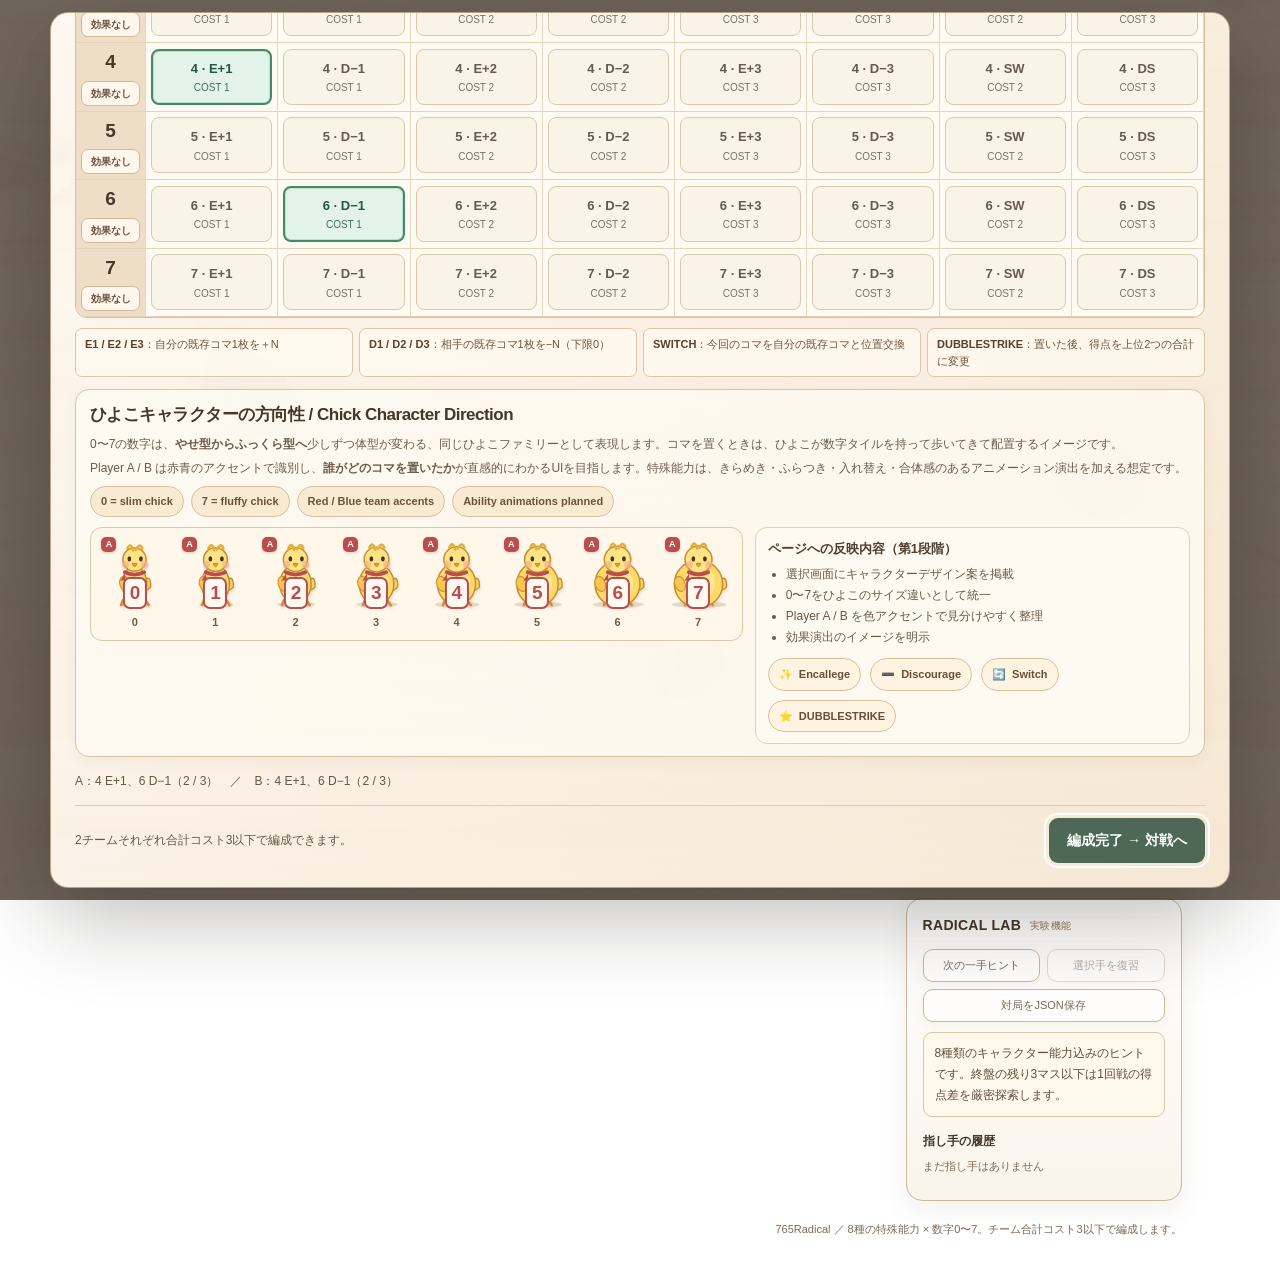
==== commit 4a5d555a: "fix(765Radical): render visible SVG chicks, large readable number tiles and responsive board" ====
--- a/765Radical/index.html
+++ b/765Radical/index.html
@@ -183,6 +183,107 @@
 .ability-flag.switch{background:#f7edd0;color:#8a541c;border-color:#dcb777}
 .ability-flag.double{background:#e4e5fb;color:#5547a0;border-color:#a9a6df}
 @media(max-width:600px){.team-backdrop{padding:4px}.team-sheet{max-height:calc(100dvh - 8px);padding:11px;border-radius:10px}.team-tabs{gap:6px}.team-tab{font-size:12px;padding:8px 9px}.team-cost{margin-left:0;width:100%;font-size:13px}.team-matrix{min-width:730px}}
+
+/* Chick visual concept section */
+.chick-intro{margin:12px 0 14px;padding:12px 14px;border:1px solid #d7c3a8;border-radius:14px;background:rgba(255,251,243,.76);box-shadow:0 6px 14px rgba(105,77,47,.06)}
+.chick-intro h3{margin:0 0 6px;font-size:17px;letter-spacing:-.03em}
+.chick-intro p{margin:4px 0;font-size:12px;color:#6b5b4c;line-height:1.7}
+.chick-badges{display:flex;flex-wrap:wrap;gap:7px;margin-top:8px}
+.chick-badges span{display:inline-flex;align-items:center;padding:6px 10px;border-radius:999px;font-size:11px;font-weight:700;background:#f8ead3;border:1px solid #d8c09f;color:#6b533a}
+.chick-concept{margin-top:10px;display:grid;grid-template-columns:1.2fr .8fr;gap:12px;align-items:start}
+.chick-concept img{width:100%;height:auto;border-radius:12px;border:1px solid #d7c4a8;display:block;box-shadow:0 10px 24px rgba(89,66,37,.10)}
+.chick-notes{padding:11px 12px;border-radius:12px;background:#fffaf1;border:1px solid #e3d0b4}
+.chick-notes ul{margin:6px 0 0 18px;padding:0;color:#6a594b;font-size:12px;line-height:1.75}
+.chick-note-title{font-size:13px;font-weight:800;color:#4f4032}
+.ability-demo{margin-top:10px;display:flex;align-items:center;gap:9px;flex-wrap:wrap}
+.ability-chip{display:inline-flex;align-items:center;gap:6px;padding:7px 10px;border-radius:999px;background:#fff4e2;border:1px solid #d9c09a;font-size:11px;font-weight:700;color:#674f38}
+.sparkle{display:inline-block;animation:twinkle 1.2s ease-in-out infinite}
+.wobble{display:inline-block;animation:wobble 1s ease-in-out infinite}
+.swapspin{display:inline-block;animation:swapspin 1.8s ease-in-out infinite}
+@keyframes twinkle{0%,100%{transform:scale(1);filter:drop-shadow(0 0 0 rgba(255,209,51,0))}50%{transform:scale(1.18);filter:drop-shadow(0 0 6px rgba(255,209,51,.65))}}
+@keyframes wobble{0%,100%{transform:rotate(0deg)}25%{transform:rotate(-10deg)}75%{transform:rotate(10deg)}}
+@keyframes swapspin{0%,100%{transform:translateX(0) rotate(0)}25%{transform:translateX(-2px) rotate(-12deg)}50%{transform:translateX(2px) rotate(12deg)}75%{transform:translateX(-2px) rotate(-8deg)}}
+@media(max-width:860px){.chick-concept{grid-template-columns:1fr}}
+
+
+/* Chick pieces and lightweight animations */
+.piece.chick-piece,.chip .chick-piece{display:block;width:100%;height:100%;background:transparent;border:0;box-shadow:none;transform:none}
+.input-cell .piece.chick-piece{width:92%;height:92%;margin:auto}
+.chick-piece{position:relative;overflow:visible;--scale:.9;--body:#ffe279;--belly:#fff4c9;--line:#b88732;--accent:#be5a57}
+.chick-piece.blue{--accent:#5b81bc}.chick-piece.red{--accent:#be5a57}
+.chick-wrap{position:absolute;inset:0}
+.chick-body{position:absolute;left:50%;bottom:8px;width:34px;height:27px;transform:translateX(-50%) scale(var(--scale));transform-origin:center bottom;background:linear-gradient(180deg,#ffec89 0%,#ffd557 70%,#efbe39 100%);border:1.5px solid #bf8f2e;border-radius:55% 55% 48% 48%/60% 60% 40% 40%;box-shadow:0 2px 0 rgba(113,82,24,.18), inset 0 3px 6px rgba(255,255,255,.35)}
+.chick-head{position:absolute;left:50%;top:-10px;width:19px;height:18px;transform:translateX(-48%);background:linear-gradient(180deg,#ffed90 0%,#ffd966 100%);border:1.5px solid #bf8f2e;border-radius:50%;box-shadow:inset 0 2px 4px rgba(255,255,255,.35)}
+.chick-eye{position:absolute;top:6px;width:2.8px;height:4px;background:#543d22;border-radius:50%}
+.chick-eye.left{left:5px}.chick-eye.right{right:5px}
+.chick-beak{position:absolute;left:50%;top:10px;width:8px;height:6px;transform:translateX(-50%);background:#ee9a36;clip-path:polygon(50% 100%,0 0,100% 0)}
+.chick-wing{position:absolute;left:2px;top:9px;width:10px;height:8px;border-radius:50% 40% 50% 50%;background:rgba(244,192,56,.88);transform:rotate(-18deg)}
+.chick-tail{position:absolute;right:-2px;top:10px;width:7px;height:7px;border-radius:35% 65% 50% 50%;background:#f0c13f;transform:rotate(22deg)}
+.chick-leg{position:absolute;bottom:-5px;width:2px;height:7px;background:#d58b35}.chick-leg.left{left:12px}.chick-leg.right{right:12px}
+.chick-belly-number{position:absolute;left:50%;top:52%;transform:translate(-50%,-50%);min-width:18px;height:18px;padding:0 3px;border-radius:999px;background:rgba(255,249,229,.92);border:1px solid rgba(188,144,55,.52);display:flex;align-items:center;justify-content:center;font-size:12px;font-weight:900;color:var(--accent);letter-spacing:-.02em;box-shadow:0 1px 2px rgba(102,77,42,.12)}
+.chick-owner{position:absolute;left:-3px;top:-5px;min-width:15px;height:15px;padding:0 4px;border-radius:999px;background:var(--accent);color:white;font-size:9px;font-weight:900;display:flex;align-items:center;justify-content:center;box-shadow:0 1px 3px rgba(0,0,0,.18)}
+.chick-glow{position:absolute;inset:auto 8px 4px 8px;height:8px;border-radius:50%;background:radial-gradient(circle,#00000029 0%,#00000000 70%)}
+.chick-piece.small .chick-body{bottom:6px}.chip{height:50px}.chip .chick-piece.small .chick-owner{top:-2px;left:-1px}.chip .chick-piece.small .chick-belly-number{font-size:11px;min-width:17px;height:17px}
+.chip .chick-piece.small .chick-body{width:30px;height:23px}
+.input-cell.latest-move{box-shadow:0 0 0 4px rgba(255,214,102,.22), inset 0 0 0 2px rgba(247,198,64,.6)}
+.input-cell.latest-move .chick-body{animation:landBob .65s ease}
+@keyframes landBob{0%{transform:translateX(-50%) scale(calc(var(--scale) * .8)) translateY(-18px)}60%{transform:translateX(-50%) scale(calc(var(--scale) * 1.06)) translateY(2px)}100%{transform:translateX(-50%) scale(var(--scale)) translateY(0)}}
+.fx-layer{position:fixed;inset:0;pointer-events:none;z-index:9999;overflow:hidden}.fx-walker{position:fixed;width:58px;height:58px;left:0;top:0;filter:drop-shadow(0 10px 10px rgba(0,0,0,.12))}.fx-walker .chick-body{animation:walkBounce .34s ease-in-out infinite}.fx-walker .chick-leg{animation:legKick .34s ease-in-out infinite alternate}.fx-walker .chick-leg.right{animation-delay:.17s}.fx-walker .chick-wing{animation:wingWobble .45s ease-in-out infinite alternate}
+@keyframes walkBounce{0%,100%{transform:translateX(-50%) scale(var(--scale)) translateY(0)}50%{transform:translateX(-50%) scale(var(--scale)) translateY(-4px)}}
+@keyframes legKick{from{transform:rotate(-8deg)}to{transform:rotate(11deg)}}@keyframes wingWobble{from{transform:rotate(-18deg)}to{transform:rotate(5deg)}}
+.effect-encourage,.effect-discourage,.effect-switch,.effect-double{position:relative}.effect-encourage::after,.effect-discourage::after,.effect-switch::after,.effect-double::after{content:'';position:absolute;inset:4px;border-radius:12px;pointer-events:none;animation:effectPulse .85s ease}
+.effect-encourage::after{box-shadow:0 0 0 5px rgba(72,175,103,.18);border:2px solid rgba(72,175,103,.62)}
+.effect-discourage::after{box-shadow:0 0 0 5px rgba(150,100,202,.18);border:2px solid rgba(150,100,202,.62)}
+.effect-switch::after{box-shadow:0 0 0 5px rgba(233,168,62,.18);border:2px dashed rgba(233,168,62,.75)}
+.effect-double::after{box-shadow:0 0 0 5px rgba(91,129,188,.18);border:2px solid rgba(91,129,188,.72)}
+@keyframes effectPulse{0%{transform:scale(.82);opacity:0}30%{opacity:1}100%{transform:scale(1.08);opacity:0}}
+.float-fx{position:fixed;left:0;top:0;padding:6px 10px;border-radius:999px;font-size:14px;font-weight:900;color:#fff;transform:translate(-50%,-50%);box-shadow:0 8px 20px rgba(0,0,0,.15);animation:floatFx .95s ease forwards}.float-fx.enc{background:#48a567}.float-fx.dis{background:#8f65ca}.float-fx.sw{background:#d3912d}.float-fx.ds{background:#5b81bc}
+@keyframes floatFx{0%{opacity:0;transform:translate(-50%,-38%) scale(.75)}15%{opacity:1}100%{opacity:0;transform:translate(-50%,-140%) scale(1.06)}}
+.out-cell.effect-double{animation:doubleShine .95s ease}.out-cell.effect-double .out-val{color:#305ea0;text-shadow:0 0 10px rgba(95,145,229,.28)}@keyframes doubleShine{0%{transform:scale(.92)}30%{transform:scale(1.06)}100%{transform:scale(1)}}
+
+
+/* Chick visibility correction: svg avoids the legacy .input-cell span positioning conflict. */
+.piece.chick-piece,.input-cell .piece.chick-piece,.chip .chick-piece{position:relative;display:block;width:100%;height:100%;min-width:0;min-height:0;margin:0;background:none;border:0;border-radius:0;box-shadow:none;transform:none;overflow:visible;isolation:isolate}
+.input-cell .piece.chick-piece{width:100%;height:100%}
+.chick-piece .chick-svg{display:block;position:absolute;inset:0;width:100%;height:100%;overflow:visible;filter:drop-shadow(1px 2px 1px rgba(105,75,34,.13))}
+.input-cell .chick-piece .chick-big-number,.chip .chick-piece .chick-big-number{position:absolute!important;z-index:7;left:50%;bottom:-3px;transform:translateX(-50%);display:flex;align-items:center;justify-content:center;min-width:34px;height:30px;padding:0 4px;background:#fff9ef;border:2px solid var(--accent);border-radius:8px;color:var(--accent);font-size:clamp(20px,2.0vw,27px);line-height:1;font-weight:950;font-variant-numeric:tabular-nums;text-shadow:none;box-shadow:0 2px 2px #5f4d3026;letter-spacing:-.05em}
+.chick-piece.red{--accent:#b94d50}.chick-piece.blue{--accent:#507fb8}
+.input-cell .chick-piece .chick-owner,.chip .chick-piece .chick-owner{position:absolute!important;z-index:8;top:-4px;left:-3px;width:18px;height:18px;display:flex;align-items:center;justify-content:center;background:var(--accent);color:white;border-radius:6px;font-size:11px;font-weight:900;border:1px solid #ffffffb0;box-shadow:0 1px 3px #5f4d3033}
+.chip .chick-piece .chick-big-number{min-width:24px;height:23px;bottom:-3px;border-width:1.6px;border-radius:6px;font-size:17px}
+.chip .chick-piece .chick-owner{width:15px;height:15px;font-size:9px;left:-3px;top:-2px}
+.chip{height:65px!important;display:flex;align-items:center;justify-content:center;padding:3px 4px!important;border-radius:13px!important}
+.chip .chick-piece{height:100%;width:100%;max-width:58px}
+.input-cell .chick-piece .ability-flag,.chip .chick-piece .ability-flag{position:absolute!important;z-index:10;top:-5px;right:-6px;left:auto;bottom:auto;white-space:nowrap;text-shadow:none}
+.input-cell .chick-piece .piece-base,.chip .chick-piece .piece-base{position:absolute!important;z-index:9;top:auto;bottom:26px;left:0;font-size:9px;background:#fff7eddb;border:1px solid #bea77e;border-radius:5px;padding:0 2px;text-shadow:none}
+.input-cell .chick-piece .piece-bonus,.chip .chick-piece .piece-bonus{position:absolute!important;z-index:9;top:auto;bottom:26px;right:-4px;font-size:9px;background:#e0f5df;color:#246b45;border:1px solid #a8d4ac;border-radius:5px;padding:0 2px;text-shadow:none}
+.input-cell .chick-piece .piece-bonus.negative{background:#f2dffc;color:#7953a4;border-color:#ceb6e5}
+.input-cell{padding:2px;overflow:visible}
+.input-cell .chick-svg{min-width:0}
+.input-cell.latest-move .chick-svg{animation:chickArrive .52s ease-out}
+@keyframes chickArrive{0%{transform:translateY(-10px) scale(.85);opacity:.5}70%{transform:translateY(2px) scale(1.05);opacity:1}100%{transform:none}}
+.fx-layer .chick-piece.fx-walker{position:fixed;display:block;width:64px;height:64px;z-index:9999}
+.fx-layer .fx-walker .chick-svg{animation:chickWalk .28s ease-in-out infinite alternate}
+@keyframes chickWalk{from{transform:translateY(2px) rotate(-3deg)}to{transform:translateY(-3px) rotate(3deg)}}
+.fx-layer .fx-walker .chick-big-number{position:absolute;z-index:3;left:50%;bottom:0;transform:translateX(-50%);background:#fff9ed;border:2px solid var(--accent);border-radius:8px;font-size:24px;font-weight:900;color:var(--accent);padding:1px 6px}
+.fx-layer .fx-walker .chick-owner{position:absolute;z-index:4;left:-4px;top:0;border-radius:6px;background:var(--accent);color:white;font-weight:900;padding:2px 5px}
+.chick-showcase{display:grid;grid-template-columns:repeat(8,minmax(0,1fr));gap:3px;align-items:end;border-radius:12px;background:#fff7e9;border:1px solid #e0c7a5;padding:9px 5px}
+.chick-showcase .showcase-slot{position:relative;height:94px;min-width:0;display:flex;flex-direction:column;align-items:center;justify-content:flex-end;gap:5px}
+.showcase-slot .chick-piece{height:72px;max-width:65px;width:100%}
+.showcase-slot .chick-big-number{position:absolute!important;z-index:3;bottom:0;left:50%;transform:translateX(-50%);background:#fffaf1;border:2px solid var(--accent);color:var(--accent);border-radius:7px;font-size:19px;font-weight:900;padding:0px 5px}
+.showcase-slot .chick-owner{position:absolute!important;z-index:4;left:-1px;top:0;background:var(--accent);color:white;border-radius:5px;padding:0 3px;font-size:9px;font-weight:900}
+.showcase-slot .chick-svg{width:100%;height:100%;position:absolute;inset:0}
+.showcase-slot .showcase-num{font-size:11px;color:#775a39;font-weight:900}
+@media(max-width:540px){.chip{height:51px!important;padding:2px!important}.chip .chick-piece .chick-big-number{font-size:14px;min-width:20px;height:19px}.chip .chick-piece .chick-owner{font-size:8px;height:12px;width:12px}.input-cell .chick-piece .chick-big-number{min-width:26px;height:26px;font-size:19px;bottom:-3px}.input-cell .chick-piece .chick-owner{width:15px;height:15px;font-size:10px}.input-cell .chick-piece .ability-flag{font-size:7px!important}.chick-showcase{grid-template-columns:repeat(4,1fr)}.chick-showcase .showcase-slot{height:80px}.showcase-slot .chick-piece{height:59px}}
+@media(prefers-reduced-motion:reduce){.input-cell.latest-move .chick-svg,.fx-layer .fx-walker .chick-svg{animation:none}}
+
+
+/* Size the game characters for legibility on wide screens and phones. */
+:root{--cell:clamp(35px,6.8vw,76px)}
+@media(min-width:951px) and (max-width:1100px){:root{--cell:clamp(54px,6vw,67px);--cell-gap:6px}}
+@media(max-width:950px){:root{--cell:clamp(35px,8.2vw,65px);--cell-gap:5px}}
+@media(max-width:540px){:root{--cell:clamp(33px,9.4vw,44px);--cell-gap:3px}.board{padding:8px}.chip .chick-piece .chick-big-number{font-size:15px}}
+@media(max-width:355px){:root{--cell:31px;--cell-gap:3px}.board{padding:6px}}
+
 </style>
 </head>
 <body>
@@ -202,6 +303,32 @@
       <span><b>SWITCH</b>：今回のコマを自分の既存コマと位置交換</span>
       <span><b>DUBBLESTRIKE</b>：置いた後、得点を上位2つの合計に変更</span>
     </div>
+    <section class="chick-intro" aria-label="ひよこキャラクターデザイン">
+      <h3>ひよこキャラクターの方向性 / Chick Character Direction</h3>
+      <p>0〜7の数字は、<b>やせ型からふっくら型へ</b>少しずつ体型が変わる、同じひよこファミリーとして表現します。コマを置くときは、ひよこが数字タイルを持って歩いてきて配置するイメージです。</p>
+      <p>Player A / B は赤青のアクセントで識別し、<b>誰がどのコマを置いたか</b>が直感的にわかるUIを目指します。特殊能力は、きらめき・ふらつき・入れ替え・合体感のあるアニメーション演出を加える想定です。</p>
+      <div class="chick-badges">
+        <span>0 = slim chick</span><span>7 = fluffy chick</span><span>Red / Blue team accents</span><span>Ability animations planned</span>
+      </div>
+      <div class="chick-concept">
+        <div class="chick-showcase" id="chickShowcase" aria-label="数字0から7までのひよこたち"></div>
+        <div class="chick-notes">
+          <div class="chick-note-title">ページへの反映内容（第1段階）</div>
+          <ul>
+            <li>選択画面にキャラクターデザイン案を掲載</li>
+            <li>0〜7をひよこのサイズ違いとして統一</li>
+            <li>Player A / B を色アクセントで見分けやすく整理</li>
+            <li>効果演出のイメージを明示</li>
+          </ul>
+          <div class="ability-demo">
+            <span class="ability-chip"><span class="sparkle">✨</span> Encallege</span>
+            <span class="ability-chip"><span class="wobble">➖</span> Discourage</span>
+            <span class="ability-chip"><span class="swapspin">🔄</span> Switch</span>
+            <span class="ability-chip"><span class="sparkle">⭐</span> DUBBLESTRIKE</span>
+          </div>
+        </div>
+      </div>
+    </section>
     <div class="team-roster-summary" id="teamRosterSummary" aria-live="polite"></div>
     <div class="team-footer"><div class="team-message" id="teamMessage" role="status">各チーム合計コスト3以下で編成して、対戦を開始してください。</div><button type="button" class="team-done" id="teamDone">編成完了 → 対戦へ</button></div>
   </section>
@@ -409,7 +536,7 @@
  radicalSelected=null;radicalHintCell=null;radicalReviewText='';radicalExactCache.clear();
  endCpuJob();
  const abilities=roundAbilities(1);
- s={history:[[],[]],round:1,board:Array(16).fill(null),boardBase:Array(16).fill(null),boardPlayers:Array(16).fill(null),abilities,used:{red:0,blue:0},turn:'red',selected:null,pending:null,phase:'playing',scores:[],mode:$('mode').value,difficulty:Number($('difficulty').value)};
+ s={history:[[],[]],round:1,board:Array(16).fill(null),boardBase:Array(16).fill(null),boardPlayers:Array(16).fill(null),abilities,used:{red:0,blue:0},turn:'red',selected:null,pending:null,phase:'playing',scores:[],mode:$('mode').value,difficulty:Number($('difficulty').value),lastPlaced:null};
  sAbilitySerial++;
  message=cvcmode()?'コンピューター同士の対戦を開始します。赤が先手です。':'赤（プレイヤー A）の数字を選び、中央の空きマスに置いてください。';
  render();scheduleCpu();
@@ -417,6 +544,7 @@
 function validMove(color,n,index){return s.phase==='playing'&&s.turn===color&&s.board[index]===null&&!(s.used[color]&(1<<n));}
 function finalizePlacedMove(m){
  (s.history[s.round-1]).push(recordMove(m));
+ s.lastPlaced=(abilityOf(m.color,m.n)==='SW'&&m.t!==null)?m.t:m.i;
  radicalHintCell=null;radicalReviewText='';s.selected=null;s.pending=null;
  const count=s.board.filter(v=>v!==null).length;
  if(count===16){
@@ -430,7 +558,7 @@
   const msg=effect&&m.t!==null?`${abilityName(effect)}：${Math.floor(m.t/4)+1}行${m.t%4+1}列を${effect==='SW'?'入替':delta>0?'＋'+delta:'−'+Math.abs(delta)}。 `:effect?`${abilityName(effect)}：${effect==='DS'?'得点計算に上位2つを適用。':'対象がなく不発。'} `:'';
   message=msg+(cpuTurn()?'コンピューターが考えています…':`${cn[s.turn]}（${ownerName(now())}）の番です。`);
  }
- render();scheduleCpu();
+ render();queueAnimations(m);scheduleCpu();
 }
 function place(index,n,color,target){
  if(!validMove(color,n,index))return;
@@ -470,7 +598,7 @@
 }
 function startSecond(){
  radicalSelected=null;radicalHintCell=null;radicalReviewText='';
- endCpuJob();s.round=2;s.board=Array(16).fill(null);s.boardBase=Array(16).fill(null);s.boardPlayers=Array(16).fill(null);s.used={red:0,blue:0};s.abilities=roundAbilities(2);s.turn='red';s.selected=null;s.pending=null;s.phase='playing';
+ endCpuJob();s.round=2;s.board=Array(16).fill(null);s.boardBase=Array(16).fill(null);s.boardPlayers=Array(16).fill(null);s.used={red:0,blue:0};s.abilities=roundAbilities(2);s.turn='red';s.selected=null;s.pending=null;s.phase='playing';s.lastPlaced=null;
  message=cvcmode()?'2回戦：コンピューター同士の対戦です。':(cpumode()?'2回戦：コンピューターが赤・先手です。':'2回戦：プレイヤー Bが赤・先手です。');
  render();scheduleCpu();
 }
@@ -537,6 +665,54 @@
 }
 let arrowFrame=0;
 function arrangeArrows(){if(arrowFrame)cancelAnimationFrame(arrowFrame);arrowFrame=requestAnimationFrame(()=>{arrowFrame=0;layoutArrows();});}
+function buildChick(color,current,base,effect,{small=false}={}){
+ const wrap=document.createElement('span');
+ wrap.className=`piece chick-piece ${color} ${small?'small':''}`;
+ const team=pOf(color),teamColor=color==='red'?'#b94d50':'#507fb8';
+ // The original number determines the body shape, even when effects change its current value.
+ const rank=Math.max(0,Math.min(7,Number(base??current??0)));
+ const bodyRx=19+rank*2.65,bodyRy=27+rank*1.4,headRadius=18+rank*.42;
+ const svg=document.createElementNS('http://www.w3.org/2000/svg','svg');
+ svg.setAttribute('viewBox','0 0 100 112');svg.setAttribute('class','chick-svg');svg.setAttribute('aria-hidden','true');
+ svg.innerHTML=`
+ <ellipse cx="51" cy="105" rx="${bodyRx+5}" ry="5" fill="rgba(96,68,29,.16)"/>
+ <path d="M 32 98 L 29 106 M 42 98 L 43 107 M 57 98 L 55 106 M 67 98 L 72 106" stroke="#d98b35" stroke-width="4" stroke-linecap="round" fill="none"/>
+ <path d="M ${50+bodyRx-6} 69 q 13 -13 12 9 q -7 8 -13 3" fill="#f8cf62" stroke="#c58c33" stroke-width="2"/>
+ <ellipse cx="50" cy="73" rx="${bodyRx}" ry="${bodyRy}" fill="#ffda68" stroke="#c18d37" stroke-width="2.3"/>
+ <ellipse cx="52" cy="71" rx="${Math.max(12,bodyRx*.64)}" ry="${Math.max(18,bodyRy*.66)}" fill="#ffe89a" opacity=".90"/>
+ <ellipse cx="${50-bodyRx*.77}" cy="73" rx="8" ry="12" fill="#f7c84d" stroke="#c89737" stroke-width="1.8" transform="rotate(-20 ${50-bodyRx*.77} 73)"/>
+ <circle cx="50" cy="35" r="${headRadius}" fill="#ffe486" stroke="#c18d37" stroke-width="2.3"/>
+ <path d="M 48 ${35-headRadius+4} Q 44 ${35-headRadius-10} 39 ${35-headRadius+1} M 52 ${35-headRadius+3} Q 58 ${35-headRadius-9} 62 ${35-headRadius+1}" stroke="#e4ae3b" stroke-width="4" stroke-linecap="round" fill="none"/>
+ <ellipse cx="42" cy="34" rx="2.9" ry="4.2" fill="#423325"/><ellipse cx="60" cy="34" rx="2.9" ry="4.2" fill="#423325"/>
+ <circle cx="36" cy="43" r="5.5" fill="#f8ac89" opacity=".67"/><circle cx="66" cy="43" r="5.5" fill="#f8ac89" opacity=".67"/>
+ <path d="M 46 41 Q 50 52 54 41 Z" fill="#e99736" stroke="#c17624" stroke-width="1"/>
+ <path d="M 35 55 Q 50 62 65 55" fill="none" stroke="${teamColor}" stroke-width="6" stroke-linecap="round"/>
+ <path d="M 35 57 L 28 68 L 36 67" fill="${teamColor}"/>
+ `;
+ wrap.append(svg);
+ const number=document.createElement('span');number.className='chick-big-number';number.textContent=String(current);wrap.append(number);
+ const owner=document.createElement('span');owner.className='chick-owner';owner.textContent=team;owner.title=`プレイヤー${team}`;wrap.append(owner);
+ if(current!==base){
+  const baseTag=document.createElement('span');baseTag.className='piece-base';baseTag.textContent=String(base);baseTag.title=`元の数字 ${base}`;wrap.append(baseTag);
+  const buff=document.createElement('span');buff.className='piece-bonus';buff.textContent=(current>base?'+':'')+(current-base);buff.classList.toggle('negative',current<base);wrap.append(buff);
+ }
+ if(effect){const flag=document.createElement('span');flag.className='ability-flag';flag.textContent=abilityBadge(effect);flag.classList.toggle('negative',effectDelta(effect)<0);flag.classList.toggle('switch',effect==='SW');flag.classList.toggle('double',effect==='DS');flag.title=abilityName(effect);wrap.append(flag);}
+ return wrap;
+}
+function renderChickShowcase(){const root=$('chickShowcase');if(!root)return;root.replaceChildren();for(let n=0;n<8;n++){const slot=document.createElement('div');slot.className='showcase-slot';slot.append(buildChick('red',n,n,null));const tag=document.createElement('span');tag.className='showcase-num';tag.textContent=String(n);slot.append(tag);root.append(slot);}}
+function ensureFxLayer(){let layer=document.querySelector('.fx-layer');if(!layer){layer=document.createElement('div');layer.className='fx-layer';document.body.append(layer);}return layer;}
+function centerOf(el){const r=el.getBoundingClientRect();return {x:r.left+r.width/2,y:r.top+r.height/2};}
+function flashNode(node,cls,duration=820){if(!node)return;node.classList.remove(cls);void node.offsetWidth;node.classList.add(cls);setTimeout(()=>node.classList.remove(cls),duration);}
+function floatFxAt(el,text,cls){if(!el)return;const layer=ensureFxLayer(),pt=centerOf(el),tag=document.createElement('div');tag.className=`float-fx ${cls}`;tag.textContent=text;tag.style.left=pt.x+'px';tag.style.top=pt.y+'px';layer.append(tag);setTimeout(()=>tag.remove(),980);}
+function chipButtonFor(color,n){const panel=$(pOf(color)==='A'?'chipsA':'chipsB');return [...panel.querySelectorAll('button.chip')].find(btn=>btn.dataset.num===String(n))||panel;}
+function playPlacementAnimation(m){const from=chipButtonFor(m.color,m.n),to=$('board').querySelector(`[data-input="${(abilityOf(m.color,m.n)==='SW'&&m.t!==null)?m.t:m.i}"]`);if(!to)return;const layer=ensureFxLayer();const walker=buildChick(m.color,m.n,m.n,abilityOf(m.color,m.n),{});walker.classList.add('fx-walker');layer.append(walker);const a=centerOf(from),b=centerOf(to);walker.style.left=(a.x-29)+'px';walker.style.top=(a.y-29)+'px';walker.animate([{transform:'translate(0px,0px) scale(.96)'},{transform:`translate(${(b.x-a.x)*.34}px,${(b.y-a.y)*.36-10}px) scale(1)`},{transform:`translate(${(b.x-a.x)*.68}px,${(b.y-a.y)*.72}px) scale(1)`},{transform:`translate(${b.x-a.x}px,${b.y-a.y}px) scale(.96)`}],{duration:560,easing:'cubic-bezier(.22,.8,.22,1)'}).finished.finally(()=>walker.remove());flashNode(to,'latest-move',900);}
+function playAbilityAnimation(m){const code=abilityOf(m.color,m.n);if(!code)return;const board=$('board');const placed=board.querySelector(`[data-input="${(code==='SW'&&m.t!==null)?m.t:m.i}"]`);
+ if(code.startsWith('E')&&m.t!==null){const target=board.querySelector(`[data-input="${m.t}"]`);flashNode(target,'effect-encourage');floatFxAt(target,'+'+effectDelta(code),'enc');}
+ else if(code.startsWith('D')&&m.t!==null){const target=board.querySelector(`[data-input="${m.t}"]`);flashNode(target,'effect-discourage');floatFxAt(target,String(effectDelta(code)),'dis');}
+ else if(code==='SW'&&m.t!==null){const a=board.querySelector(`[data-input="${m.i}"]`),b=board.querySelector(`[data-input="${m.t}"]`);flashNode(a,'effect-switch');flashNode(b,'effect-switch');floatFxAt(placed||b,'SWAP','sw');}
+ else if(code==='DS'){for(const out of outputs.filter(o=>o.color===m.color)){const node=board.querySelector(`[data-output="${out.id}"]`);flashNode(node,'effect-double',980);}floatFxAt(placed||board,'TOP2','ds');}
+}
+function queueAnimations(m){if(window.matchMedia?.('(prefers-reduced-motion:reduce)')?.matches)return;requestAnimationFrame(()=>{playPlacementAnimation(m);setTimeout(()=>playAbilityAnimation(m),480);});}
 function renderBoard(){
  const grid=$('board');grid.replaceChildren();
  for(let i=0;i<16;i++){
@@ -544,17 +720,13 @@
   const el=document.createElement('button');el.type='button';el.dataset.input=i;
   el.style.gridColumn=String(c+3);el.style.gridRow=String(r+1);
   const eligible=s.phase==='targeting'&&s.pending?.targets.includes(i);
-  el.className='cell input-cell '+(n!==null?('locked occupied-'+(s.boardPlayers[i]||'red')):'empty interactive')+(eligible?' target-eligible':'')+(s.pending?.i===i?' target-pending':'');
+  el.className='cell input-cell '+(n!==null?('locked occupied-'+(s.boardPlayers[i]||'red')):'empty interactive')+(eligible?' target-eligible':'')+(s.pending?.i===i?' target-pending':'')+(s.lastPlaced===i?' latest-move':'');
   el.disabled=s.phase==='targeting'?!eligible:(n!==null||s.phase!=='playing'||cpuTurn());
   const playedBy=s.boardPlayers[i],base=s.boardBase[i];
   const bonus=abilityOf(playedBy,base);
   el.setAttribute('aria-label',`${r+1}行${c+1}列、${n!==null?`${cn[playedBy]}の元${base}、現在${n}${bonus?`、${abilityName(bonus)}`:''}`:'空き'}`);
   if(n!==null){
-   const digit=document.createElement('span');digit.className='piece piece-'+playedBy;
-   const num=document.createElement('span');num.className='piece-number';num.textContent=String(n);digit.append(num);
-   if(n!==base){const baseTag=document.createElement('span');baseTag.className='piece-base';baseTag.textContent=String(base);baseTag.title=`元の数字 ${base}`;digit.append(baseTag);}
-   if(bonus){const flag=document.createElement('span');flag.className='ability-flag';flag.textContent=abilityBadge(bonus);flag.classList.toggle('negative',effectDelta(bonus)<0);flag.classList.toggle('switch',bonus==='SW');flag.classList.toggle('double',bonus==='DS');flag.title=abilityName(bonus);digit.append(flag);}
-   if(n!==base){const buff=document.createElement('span');buff.className='piece-bonus';buff.textContent=(n>base?'+':'')+(n-base);buff.classList.toggle('negative',n<base);digit.append(buff);}
+   const digit=buildChick(playedBy,n,base,bonus,{small:false});
    el.append(digit);
   }
   el.addEventListener('click',()=>clickCell(i));grid.append(el);
@@ -580,10 +752,10 @@
  const role=$('role'+p);role.className='player-role '+color;role.textContent=`${cn[color]}・${color==='red'?'先手':'後手'}`;
  const wrap=$('chips'+p);wrap.replaceChildren();
  for(let n=0;n<=7;n++){
-  const el=document.createElement('button');el.type='button';
-  const number=document.createElement('span');number.className='chip-number';number.textContent=String(n);el.append(number);
+  const el=document.createElement('button');el.type='button';el.dataset.num=String(n);
   const effect=abilityOf(color,n);
-  if(effect){const tag=document.createElement('span');tag.className='ability-flag';tag.textContent=abilityBadge(effect);tag.classList.toggle('negative',effectDelta(effect)<0);tag.classList.toggle('switch',effect==='SW');tag.classList.toggle('double',effect==='DS');el.append(tag);}
+  const chick=buildChick(color,n,n,effect,{small:true});
+  el.append(chick);
   const used=!!(s.used[color]&(1<<n)),enabled=active&&!used&&!isCpuPlayer(p);
   el.className='chip'+(used?' used':'')+(s.selected===n&&enabled?' selected':'');
   el.disabled=!enabled;el.setAttribute('aria-pressed',String(s.selected===n&&enabled));
@@ -833,8 +1005,7 @@
   stats.nodes++;
   if(board.every(v=>v!==null)){const score=roundScore(board,used);return score.red-score.blue;}
   const k=radicalKey(board,owners,used,turn),old=table.get(k);
-  if(old){stats.hits++;if(old.flag==='exact')return old.v;
-   if(old.flag==='lower')alpha=Math.max(alpha,old.v);else beta=Math.min(beta,old.v);
+  if(old){stats.hits++;if(old.flag==='exact')return old.v;   if(old.flag==='lower')alpha=Math.max(alpha,old.v);else beta=Math.min(beta,old.v);
    if(alpha>=beta)return old.v;
   }
   const a0=alpha,b0=beta,red=turn==='red';
@@ -968,6 +1139,7 @@
 $('teamTabA').addEventListener('click',()=>{editingTeam='A';showRoster();});
 $('teamTabB').addEventListener('click',()=>{editingTeam='B';showRoster();});
 reset();
+renderChickShowcase();
 openTeamBuilder();
 })();
 </script>
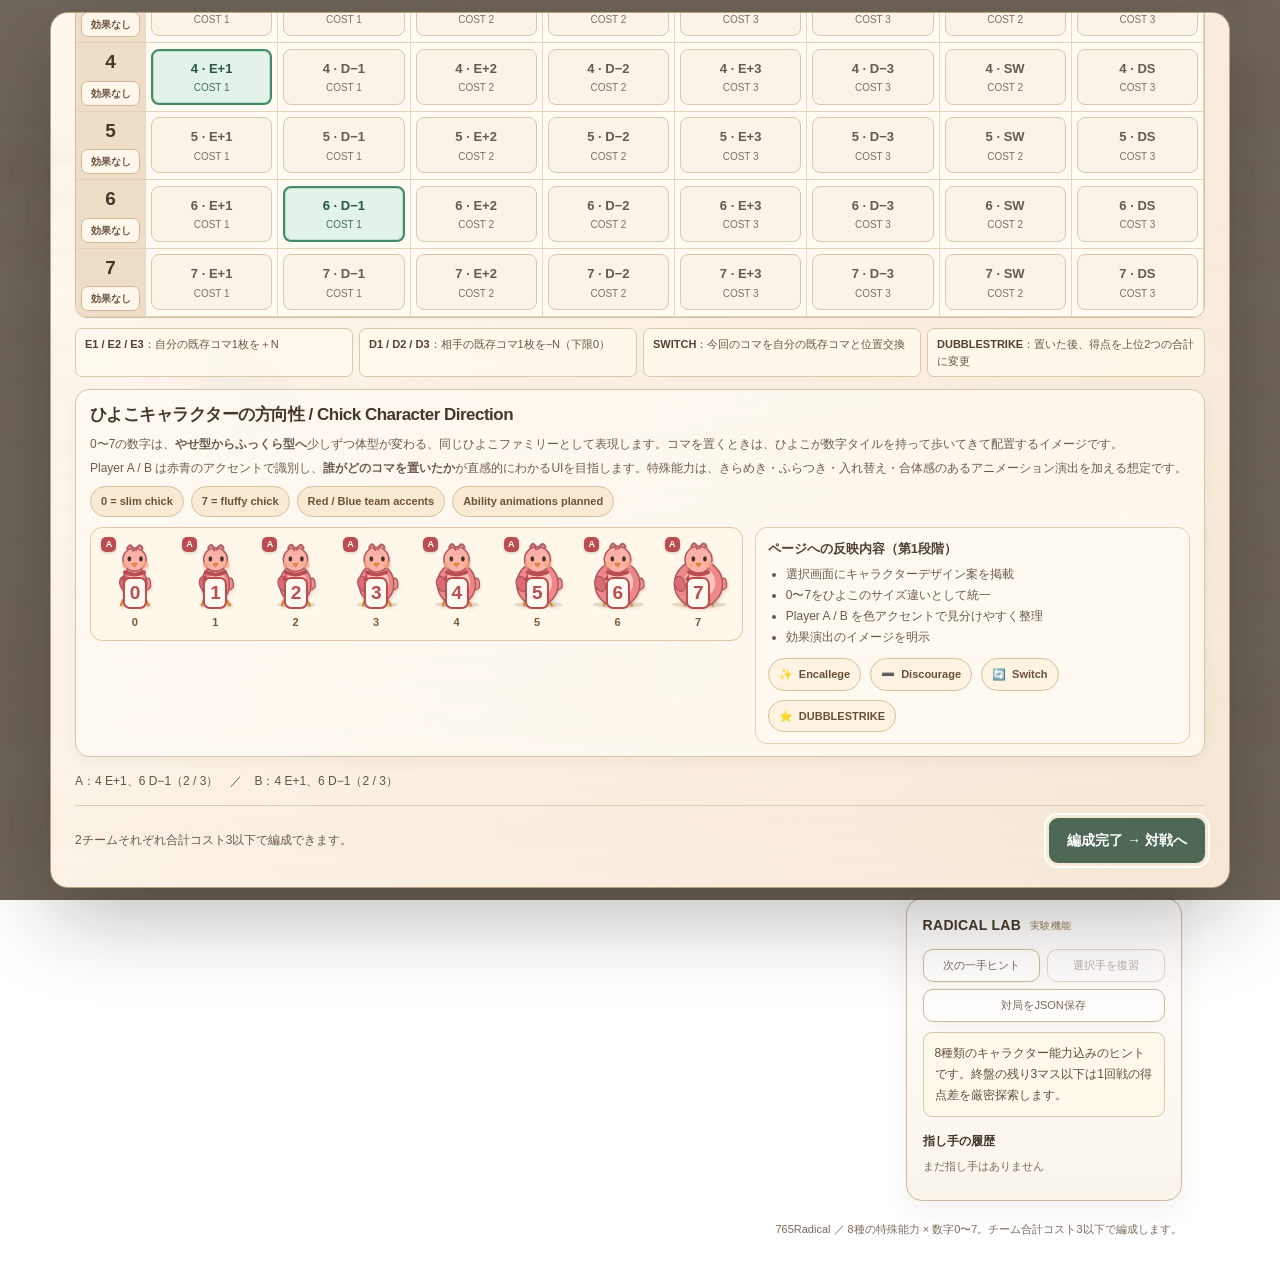
==== commit fbbbd944: "style(765Radical): sync full red/blue chick palette with released game" ====
--- a/765Radical/index.html
+++ b/765Radical/index.html
@@ -284,6 +284,11 @@
 @media(max-width:540px){:root{--cell:clamp(33px,9.4vw,44px);--cell-gap:3px}.board{padding:8px}.chip .chick-piece .chick-big-number{font-size:15px}}
 @media(max-width:355px){:root{--cell:31px;--cell-gap:3px}.board{padding:6px}}
 
+
+/* Team colors cover the whole chick, including its body and head. */
+.chick-piece.red .chick-svg{filter:drop-shadow(1px 2px 1px rgba(147,54,59,.18))}
+.chick-piece.blue .chick-svg{filter:drop-shadow(1px 2px 1px rgba(50,96,149,.18))}
+.chip.used .chick-piece{filter:grayscale(.2)}
 </style>
 </head>
 <body>
@@ -669,6 +674,11 @@
  const wrap=document.createElement('span');
  wrap.className=`piece chick-piece ${color} ${small?'small':''}`;
  const team=pOf(color),teamColor=color==='red'?'#b94d50':'#507fb8';
+ const palette=color==='red'?{
+  body:'#ee8788',belly:'#ffccc6',head:'#ffb0a7',wing:'#db6c75',tail:'#f0958c',stroke:'#ad565d',tuft:'#bb6069'
+ }:{
+  body:'#70b7ee',belly:'#c5e8ff',head:'#9fd9ff',wing:'#5296d5',tail:'#78bcef',stroke:'#437eac',tuft:'#497eb3'
+ };
  // The original number determines the body shape, even when effects change its current value.
  const rank=Math.max(0,Math.min(7,Number(base??current??0)));
  const bodyRx=19+rank*2.65,bodyRy=27+rank*1.4,headRadius=18+rank*.42;
@@ -677,12 +687,12 @@
  svg.innerHTML=`
  <ellipse cx="51" cy="105" rx="${bodyRx+5}" ry="5" fill="rgba(96,68,29,.16)"/>
  <path d="M 32 98 L 29 106 M 42 98 L 43 107 M 57 98 L 55 106 M 67 98 L 72 106" stroke="#d98b35" stroke-width="4" stroke-linecap="round" fill="none"/>
- <path d="M ${50+bodyRx-6} 69 q 13 -13 12 9 q -7 8 -13 3" fill="#f8cf62" stroke="#c58c33" stroke-width="2"/>
- <ellipse cx="50" cy="73" rx="${bodyRx}" ry="${bodyRy}" fill="#ffda68" stroke="#c18d37" stroke-width="2.3"/>
- <ellipse cx="52" cy="71" rx="${Math.max(12,bodyRx*.64)}" ry="${Math.max(18,bodyRy*.66)}" fill="#ffe89a" opacity=".90"/>
- <ellipse cx="${50-bodyRx*.77}" cy="73" rx="8" ry="12" fill="#f7c84d" stroke="#c89737" stroke-width="1.8" transform="rotate(-20 ${50-bodyRx*.77} 73)"/>
- <circle cx="50" cy="35" r="${headRadius}" fill="#ffe486" stroke="#c18d37" stroke-width="2.3"/>
- <path d="M 48 ${35-headRadius+4} Q 44 ${35-headRadius-10} 39 ${35-headRadius+1} M 52 ${35-headRadius+3} Q 58 ${35-headRadius-9} 62 ${35-headRadius+1}" stroke="#e4ae3b" stroke-width="4" stroke-linecap="round" fill="none"/>
+ <path d="M ${50+bodyRx-6} 69 q 13 -13 12 9 q -7 8 -13 3" fill="${palette.tail}" stroke="${palette.stroke}" stroke-width="2"/>
+ <ellipse cx="50" cy="73" rx="${bodyRx}" ry="${bodyRy}" fill="${palette.body}" stroke="${palette.stroke}" stroke-width="2.3"/>
+ <ellipse cx="52" cy="71" rx="${Math.max(12,bodyRx*.64)}" ry="${Math.max(18,bodyRy*.66)}" fill="${palette.belly}" opacity=".90"/>
+ <ellipse cx="${50-bodyRx*.77}" cy="73" rx="8" ry="12" fill="${palette.wing}" stroke="${palette.stroke}" stroke-width="1.8" transform="rotate(-20 ${50-bodyRx*.77} 73)"/>
+ <circle cx="50" cy="35" r="${headRadius}" fill="${palette.head}" stroke="${palette.stroke}" stroke-width="2.3"/>
+ <path d="M 48 ${35-headRadius+4} Q 44 ${35-headRadius-10} 39 ${35-headRadius+1} M 52 ${35-headRadius+3} Q 58 ${35-headRadius-9} 62 ${35-headRadius+1}" stroke="${palette.tuft}" stroke-width="4" stroke-linecap="round" fill="none"/>
  <ellipse cx="42" cy="34" rx="2.9" ry="4.2" fill="#423325"/><ellipse cx="60" cy="34" rx="2.9" ry="4.2" fill="#423325"/>
  <circle cx="36" cy="43" r="5.5" fill="#f8ac89" opacity=".67"/><circle cx="66" cy="43" r="5.5" fill="#f8ac89" opacity=".67"/>
  <path d="M 46 41 Q 50 52 54 41 Z" fill="#e99736" stroke="#c17624" stroke-width="1"/>
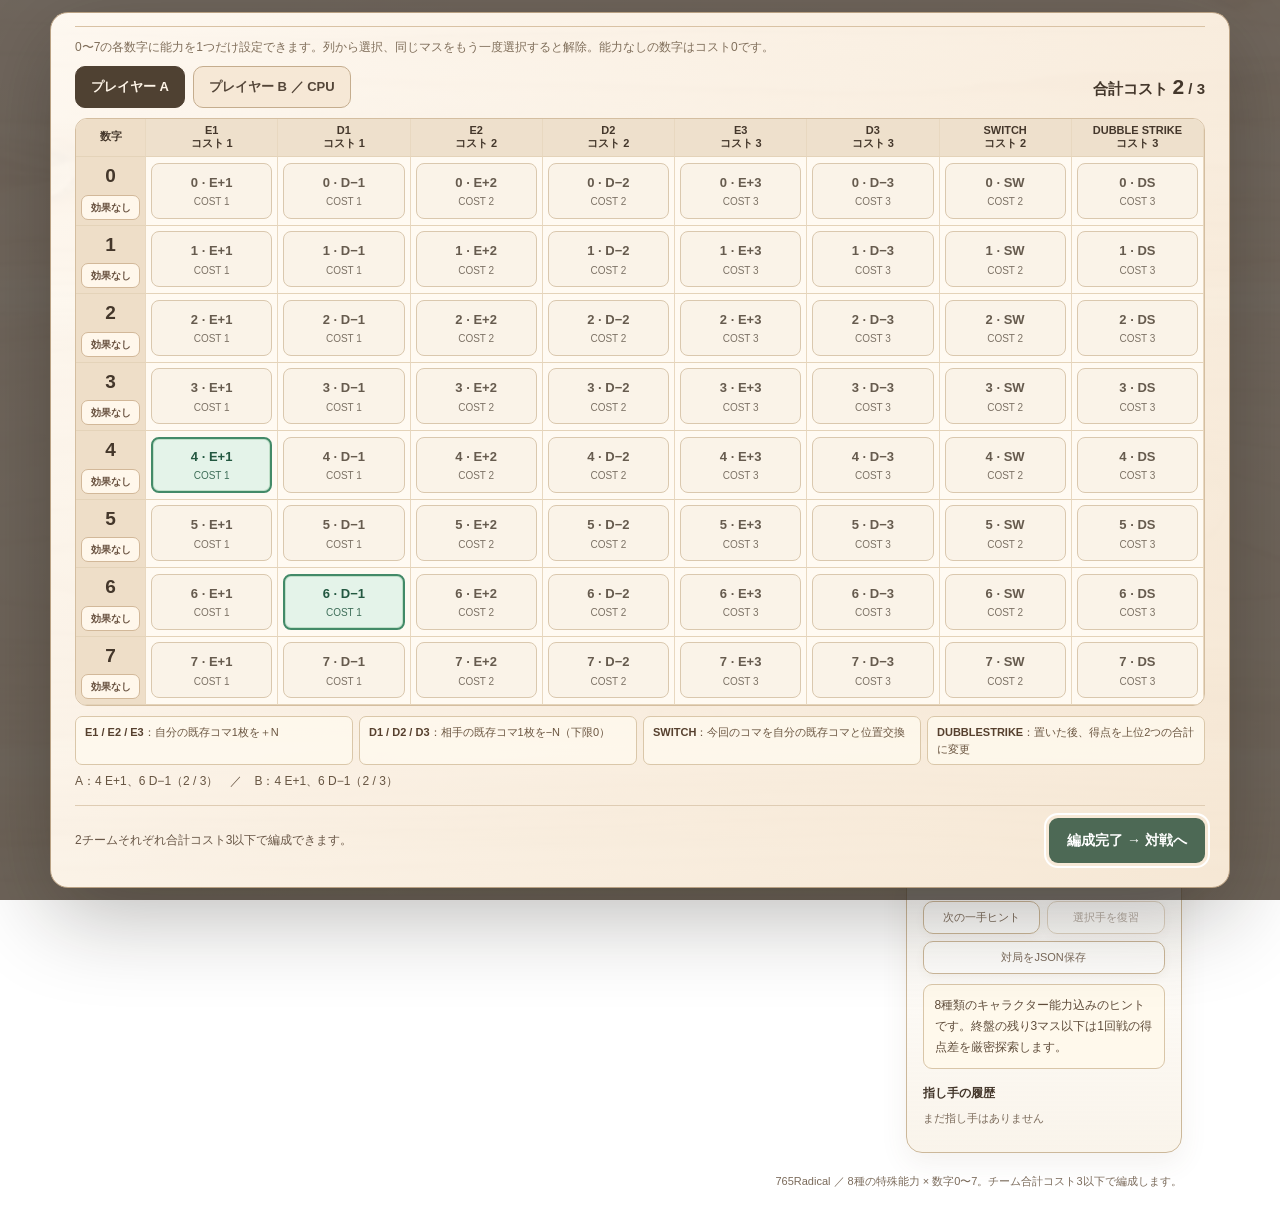
==== commit 768e2557: "style(765Radical): sync number-only red/blue tiles and ability labels with public game" ====
--- a/765Radical/index.html
+++ b/765Radical/index.html
@@ -4,7 +4,7 @@
 <meta charset="utf-8">
 <meta name="viewport" content="width=device-width, initial-scale=1">
 <meta name="theme-color" content="#ede4d4">
-<title>765Radical | 8×8キャラクター編成</title>
+<title>765Radical | 8×8数字・能力編成</title>
 <style>
 :root{color-scheme:light;--bg:#ede4d4;--surface:#f6efe3;--surface2:#efe3cf;--line:#ccb89a;--ink:#43362a;--muted:#7b6b5b;--red:#be5a57;--blue:#5b81bc;--wood1:#fbf5ea;--wood2:#ecdec7;--wood3:#dcc8aa;--wood-img:url("[data-uri]");--cell:clamp(29px,7.4vw,65px);--cell-gap:clamp(4px,.8vw,9px)}
 *{box-sizing:border-box}
@@ -289,12 +289,63 @@
 .chick-piece.red .chick-svg{filter:drop-shadow(1px 2px 1px rgba(147,54,59,.18))}
 .chick-piece.blue .chick-svg{filter:drop-shadow(1px 2px 1px rgba(50,96,149,.18))}
 .chip.used .chick-piece{filter:grayscale(.2)}
+/* Number-only tiles shared by Classic and Radical */
+.input-cell .piece.number-tile,.chip .piece.number-tile{
+ --num-color:#a83242;position:relative;display:flex;align-items:center;justify-content:center;
+ width:90%;height:87%;min-height:0;margin:auto;transform:none;overflow:visible;
+ border:2px solid var(--num-color);border-radius:9px;
+ background:linear-gradient(155deg,#fffdf8,#f2e6d4);
+ box-shadow:0 2px 4px rgba(104,80,55,.14),inset 0 1px 0 rgba(255,255,255,.85);
+}
+.input-cell .piece.number-tile.blue,.chip .piece.number-tile.blue{--num-color:#245d9f}
+.input-cell .piece.number-tile.red,.chip .piece.number-tile.red{--num-color:#a83242}
+.input-cell .number-tile .tile-number,.chip .number-tile .tile-number{
+ display:block;position:relative;z-index:2;width:auto;height:auto;padding:0;
+ font-size:clamp(24px,2.6vw,38px);font-weight:900;line-height:1;letter-spacing:-.06em;
+ color:var(--num-color);background:none;border:0;border-radius:0;
+ font-variant-numeric:tabular-nums;text-shadow:none;transform:none;
+}
+.chip .piece.number-tile{width:100%;height:100%;border:0;background:transparent;box-shadow:none}
+.chip .number-tile .tile-number{font-size:clamp(20px,2vw,30px)}
+.chip{height:53px!important;display:flex;justify-content:center;align-items:center;padding:4px!important;
+ border-radius:11px!important;min-width:0;background:#fffaf2}
+.player-panel.red .chip{background:#fff3f1;border-color:#d5a9a6}
+.player-panel.blue .chip{background:#edf5ff;border-color:#b1c5df}
+.player-panel.red .chip.selected{background:#f3d7d4;border:2px solid #aa3743}
+.player-panel.blue .chip.selected{background:#d3e4fa;border:2px solid #245d9f}
+.input-cell.occupied-red{background:#f7e5e2;border-color:#dda9a6}
+.input-cell.occupied-blue{background:#e5effc;border-color:#a9bfde}
+.input-cell .number-tile .ability-flag,.chip .number-tile .ability-flag{
+ position:absolute;top:-7px;right:-8px;left:auto;bottom:auto;z-index:5;
+ font-size:10px;font-weight:850;line-height:1.1;padding:2px 3px;border-radius:4px;white-space:nowrap;
+ background:#fff0c9;color:#80520e;border:1px solid #d5b175;text-shadow:none;
+}
+.input-cell .number-tile .ability-flag.negative,.chip .number-tile .ability-flag.negative{background:#eee2fa;color:#673a99;border-color:#b99bd2}
+.input-cell .number-tile .ability-flag.switch,.chip .number-tile .ability-flag.switch{background:#f8e9c7;color:#864c16;border-color:#d6b377}
+.input-cell .number-tile .ability-flag.double,.chip .number-tile .ability-flag.double{background:#e7e8ff;color:#49419a;border-color:#aaa6dd}
+.input-cell .number-tile .piece-base{position:absolute;z-index:3;top:-7px;left:-6px;bottom:auto;
+ font-size:10px;line-height:1.1;padding:2px 3px;border-radius:4px;background:#fff9ed;border:1px solid #d5c2a1;color:#80684f;text-shadow:none}
+.input-cell .number-tile .piece-bonus{position:absolute;z-index:3;bottom:-7px;right:-6px;top:auto;
+ font-size:10px;line-height:1.1;padding:2px 3px;border-radius:4px;background:#e7f6e5;border:1px solid #b6d8b4;color:#32753a;text-shadow:none}
+.input-cell .number-tile .piece-bonus.negative{background:#f2e6f8;border-color:#d4b9e0;color:#76519c}
+.input-cell.latest-move .number-tile{animation:numberPop .4s ease-out}
+@keyframes numberPop{from{transform:scale(.86);opacity:.6}65%{transform:scale(1.05);opacity:1}to{transform:scale(1);opacity:1}}
+@media(max-width:540px){
+ .chip{height:44px!important;padding:2px!important}
+ .chip .number-tile .tile-number{font-size:22px}
+ .input-cell .number-tile .tile-number{font-size:clamp(23px,6.7vw,29px)}
+ .input-cell .piece.number-tile{width:95%;height:94%;border-width:1.5px;border-radius:7px}
+ .input-cell .number-tile .ability-flag,.chip .number-tile .ability-flag{font-size:8px;right:-5px;top:-5px;padding:1px 2px}
+ .input-cell .number-tile .piece-base,.input-cell .number-tile .piece-bonus{font-size:8px;padding:1px 2px}
+}
+@media(prefers-reduced-motion:reduce){.input-cell.latest-move .number-tile{animation:none}}
+
 </style>
 </head>
 <body>
-<div class="team-backdrop" id="teamScreen" role="dialog" aria-modal="true" aria-label="765 Radicalのキャラクター編成">
+<div class="team-backdrop" id="teamScreen" role="dialog" aria-modal="true" aria-label="765 Radicalの数字・能力編成">
   <section class="team-sheet">
-    <header><div><h2>キャラクター編成</h2><div class="team-subtitle">765 RADICAL · 8 NUMBERS × 8 ABILITIES</div></div><span class="round-tag">COST ≤ 3</span></header>
+    <header><div><h2>数字・能力編成</h2><div class="team-subtitle">765 RADICAL · 8 NUMBERS × 8 ABILITIES</div></div><span class="round-tag">COST ≤ 3</span></header>
     <div class="team-subtitle">0〜7の各数字に能力を1つだけ設定できます。列から選択、同じマスをもう一度選択すると解除。能力なしの数字はコスト0です。</div>
     <div class="team-tabs" role="tablist" aria-label="編成するプレイヤー">
       <button type="button" class="team-tab" id="teamTabA" role="tab" aria-selected="true">プレイヤー A</button>
@@ -308,32 +359,7 @@
       <span><b>SWITCH</b>：今回のコマを自分の既存コマと位置交換</span>
       <span><b>DUBBLESTRIKE</b>：置いた後、得点を上位2つの合計に変更</span>
     </div>
-    <section class="chick-intro" aria-label="ひよこキャラクターデザイン">
-      <h3>ひよこキャラクターの方向性 / Chick Character Direction</h3>
-      <p>0〜7の数字は、<b>やせ型からふっくら型へ</b>少しずつ体型が変わる、同じひよこファミリーとして表現します。コマを置くときは、ひよこが数字タイルを持って歩いてきて配置するイメージです。</p>
-      <p>Player A / B は赤青のアクセントで識別し、<b>誰がどのコマを置いたか</b>が直感的にわかるUIを目指します。特殊能力は、きらめき・ふらつき・入れ替え・合体感のあるアニメーション演出を加える想定です。</p>
-      <div class="chick-badges">
-        <span>0 = slim chick</span><span>7 = fluffy chick</span><span>Red / Blue team accents</span><span>Ability animations planned</span>
-      </div>
-      <div class="chick-concept">
-        <div class="chick-showcase" id="chickShowcase" aria-label="数字0から7までのひよこたち"></div>
-        <div class="chick-notes">
-          <div class="chick-note-title">ページへの反映内容（第1段階）</div>
-          <ul>
-            <li>選択画面にキャラクターデザイン案を掲載</li>
-            <li>0〜7をひよこのサイズ違いとして統一</li>
-            <li>Player A / B を色アクセントで見分けやすく整理</li>
-            <li>効果演出のイメージを明示</li>
-          </ul>
-          <div class="ability-demo">
-            <span class="ability-chip"><span class="sparkle">✨</span> Encallege</span>
-            <span class="ability-chip"><span class="wobble">➖</span> Discourage</span>
-            <span class="ability-chip"><span class="swapspin">🔄</span> Switch</span>
-            <span class="ability-chip"><span class="sparkle">⭐</span> DUBBLESTRIKE</span>
-          </div>
-        </div>
-      </div>
-    </section>
+    
     <div class="team-roster-summary" id="teamRosterSummary" aria-live="polite"></div>
     <div class="team-footer"><div class="team-message" id="teamMessage" role="status">各チーム合計コスト3以下で編成して、対戦を開始してください。</div><button type="button" class="team-done" id="teamDone">編成完了 → 対戦へ</button></div>
   </section>
@@ -353,10 +379,10 @@
       </label>
       <span id="levelDescription" class="level-description" aria-live="polite"></span>
     </div>
-    <button class="ghost roster-button" type="button" id="openTeam">キャラクター編成</button>
+    <button class="ghost roster-button" type="button" id="openTeam">数字・能力編成</button>
     <button class="ghost" type="button" id="restartBtn">最初から</button>
   </div>
-  <p class="ability-help" id="teamSummary" aria-live="polite">キャラクター編成から特殊能力を選択できます。</p>
+  <p class="ability-help" id="teamSummary" aria-live="polite">数字・能力編成から特殊能力を選択できます。</p>
   <main class="layout">
     <section class="stage" aria-label="ゲーム盤面">
       <div class="turn-title" aria-live="polite"><strong id="turnText"></strong><small id="progressText"></small></div><div class="target-notice" id="targetNotice" role="status" aria-live="polite"></div>
@@ -383,7 +409,7 @@
           <button id="radicalAnalyze" type="button" class="ghost">選択手を復習</button>
           <button id="radicalExport" type="button" class="ghost">対局をJSON保存</button>
         </div>
-        <div class="radical-result" id="radicalResult" aria-live="polite">8×8のキャラクター編成に対応したヒントです。終盤の残り3マス以下は厳密探索で評価します。</div>
+        <div class="radical-result" id="radicalResult" aria-live="polite">8×8の数字・能力編成に対応したヒントです。終盤の残り3マス以下は厳密探索で評価します。</div>
         <h3>指し手の履歴</h3>
         <div class="radical-history" id="radicalHistory" aria-label="対局履歴"></div>
         <div class="radical-review" id="radicalReview"></div>
@@ -670,52 +696,28 @@
 }
 let arrowFrame=0;
 function arrangeArrows(){if(arrowFrame)cancelAnimationFrame(arrowFrame);arrowFrame=requestAnimationFrame(()=>{arrowFrame=0;layoutArrows();});}
-function buildChick(color,current,base,effect,{small=false}={}){
+function buildNumberTile(color,current,base,effect,{small=false}={}){
  const wrap=document.createElement('span');
- wrap.className=`piece chick-piece ${color} ${small?'small':''}`;
- const team=pOf(color),teamColor=color==='red'?'#b94d50':'#507fb8';
- const palette=color==='red'?{
-  body:'#ee8788',belly:'#ffccc6',head:'#ffb0a7',wing:'#db6c75',tail:'#f0958c',stroke:'#ad565d',tuft:'#bb6069'
- }:{
-  body:'#70b7ee',belly:'#c5e8ff',head:'#9fd9ff',wing:'#5296d5',tail:'#78bcef',stroke:'#437eac',tuft:'#497eb3'
- };
- // The original number determines the body shape, even when effects change its current value.
- const rank=Math.max(0,Math.min(7,Number(base??current??0)));
- const bodyRx=19+rank*2.65,bodyRy=27+rank*1.4,headRadius=18+rank*.42;
- const svg=document.createElementNS('http://www.w3.org/2000/svg','svg');
- svg.setAttribute('viewBox','0 0 100 112');svg.setAttribute('class','chick-svg');svg.setAttribute('aria-hidden','true');
- svg.innerHTML=`
- <ellipse cx="51" cy="105" rx="${bodyRx+5}" ry="5" fill="rgba(96,68,29,.16)"/>
- <path d="M 32 98 L 29 106 M 42 98 L 43 107 M 57 98 L 55 106 M 67 98 L 72 106" stroke="#d98b35" stroke-width="4" stroke-linecap="round" fill="none"/>
- <path d="M ${50+bodyRx-6} 69 q 13 -13 12 9 q -7 8 -13 3" fill="${palette.tail}" stroke="${palette.stroke}" stroke-width="2"/>
- <ellipse cx="50" cy="73" rx="${bodyRx}" ry="${bodyRy}" fill="${palette.body}" stroke="${palette.stroke}" stroke-width="2.3"/>
- <ellipse cx="52" cy="71" rx="${Math.max(12,bodyRx*.64)}" ry="${Math.max(18,bodyRy*.66)}" fill="${palette.belly}" opacity=".90"/>
- <ellipse cx="${50-bodyRx*.77}" cy="73" rx="8" ry="12" fill="${palette.wing}" stroke="${palette.stroke}" stroke-width="1.8" transform="rotate(-20 ${50-bodyRx*.77} 73)"/>
- <circle cx="50" cy="35" r="${headRadius}" fill="${palette.head}" stroke="${palette.stroke}" stroke-width="2.3"/>
- <path d="M 48 ${35-headRadius+4} Q 44 ${35-headRadius-10} 39 ${35-headRadius+1} M 52 ${35-headRadius+3} Q 58 ${35-headRadius-9} 62 ${35-headRadius+1}" stroke="${palette.tuft}" stroke-width="4" stroke-linecap="round" fill="none"/>
- <ellipse cx="42" cy="34" rx="2.9" ry="4.2" fill="#423325"/><ellipse cx="60" cy="34" rx="2.9" ry="4.2" fill="#423325"/>
- <circle cx="36" cy="43" r="5.5" fill="#f8ac89" opacity=".67"/><circle cx="66" cy="43" r="5.5" fill="#f8ac89" opacity=".67"/>
- <path d="M 46 41 Q 50 52 54 41 Z" fill="#e99736" stroke="#c17624" stroke-width="1"/>
- <path d="M 35 55 Q 50 62 65 55" fill="none" stroke="${teamColor}" stroke-width="6" stroke-linecap="round"/>
- <path d="M 35 57 L 28 68 L 36 67" fill="${teamColor}"/>
- `;
- wrap.append(svg);
- const number=document.createElement('span');number.className='chick-big-number';number.textContent=String(current);wrap.append(number);
- const owner=document.createElement('span');owner.className='chick-owner';owner.textContent=team;owner.title=`プレイヤー${team}`;wrap.append(owner);
+ wrap.className='piece number-tile '+color+(small?' small':'');
+ const num=document.createElement('span');num.className='tile-number';num.textContent=String(current);wrap.append(num);
  if(current!==base){
-  const baseTag=document.createElement('span');baseTag.className='piece-base';baseTag.textContent=String(base);baseTag.title=`元の数字 ${base}`;wrap.append(baseTag);
-  const buff=document.createElement('span');buff.className='piece-bonus';buff.textContent=(current>base?'+':'')+(current-base);buff.classList.toggle('negative',current<base);wrap.append(buff);
- }
- if(effect){const flag=document.createElement('span');flag.className='ability-flag';flag.textContent=abilityBadge(effect);flag.classList.toggle('negative',effectDelta(effect)<0);flag.classList.toggle('switch',effect==='SW');flag.classList.toggle('double',effect==='DS');flag.title=abilityName(effect);wrap.append(flag);}
+  const baseTag=document.createElement('span');baseTag.className='piece-base';baseTag.textContent=String(base);baseTag.title='元の数字 '+base;wrap.append(baseTag);
+  const diff=document.createElement('span');diff.className='piece-bonus';diff.textContent=(current>base?'+':'')+(current-base);diff.classList.toggle('negative',current<base);wrap.append(diff);
+ }
+ if(effect){
+  const flag=document.createElement('span');flag.className='ability-flag';flag.textContent=abilityBadge(effect);
+  flag.classList.toggle('negative',effectDelta(effect)<0);
+  flag.classList.toggle('switch',effect==='SW');flag.classList.toggle('double',effect==='DS');
+  flag.title=abilityName(effect);wrap.append(flag);
+ }
  return wrap;
 }
-function renderChickShowcase(){const root=$('chickShowcase');if(!root)return;root.replaceChildren();for(let n=0;n<8;n++){const slot=document.createElement('div');slot.className='showcase-slot';slot.append(buildChick('red',n,n,null));const tag=document.createElement('span');tag.className='showcase-num';tag.textContent=String(n);slot.append(tag);root.append(slot);}}
 function ensureFxLayer(){let layer=document.querySelector('.fx-layer');if(!layer){layer=document.createElement('div');layer.className='fx-layer';document.body.append(layer);}return layer;}
 function centerOf(el){const r=el.getBoundingClientRect();return {x:r.left+r.width/2,y:r.top+r.height/2};}
 function flashNode(node,cls,duration=820){if(!node)return;node.classList.remove(cls);void node.offsetWidth;node.classList.add(cls);setTimeout(()=>node.classList.remove(cls),duration);}
 function floatFxAt(el,text,cls){if(!el)return;const layer=ensureFxLayer(),pt=centerOf(el),tag=document.createElement('div');tag.className=`float-fx ${cls}`;tag.textContent=text;tag.style.left=pt.x+'px';tag.style.top=pt.y+'px';layer.append(tag);setTimeout(()=>tag.remove(),980);}
 function chipButtonFor(color,n){const panel=$(pOf(color)==='A'?'chipsA':'chipsB');return [...panel.querySelectorAll('button.chip')].find(btn=>btn.dataset.num===String(n))||panel;}
-function playPlacementAnimation(m){const from=chipButtonFor(m.color,m.n),to=$('board').querySelector(`[data-input="${(abilityOf(m.color,m.n)==='SW'&&m.t!==null)?m.t:m.i}"]`);if(!to)return;const layer=ensureFxLayer();const walker=buildChick(m.color,m.n,m.n,abilityOf(m.color,m.n),{});walker.classList.add('fx-walker');layer.append(walker);const a=centerOf(from),b=centerOf(to);walker.style.left=(a.x-29)+'px';walker.style.top=(a.y-29)+'px';walker.animate([{transform:'translate(0px,0px) scale(.96)'},{transform:`translate(${(b.x-a.x)*.34}px,${(b.y-a.y)*.36-10}px) scale(1)`},{transform:`translate(${(b.x-a.x)*.68}px,${(b.y-a.y)*.72}px) scale(1)`},{transform:`translate(${b.x-a.x}px,${b.y-a.y}px) scale(.96)`}],{duration:560,easing:'cubic-bezier(.22,.8,.22,1)'}).finished.finally(()=>walker.remove());flashNode(to,'latest-move',900);}
+function playPlacementAnimation(m){const code=abilityOf(m.color,m.n);const idx=(code==='SW'&&m.t!==null)?m.t:m.i;const el=$('board').querySelector('[data-input="'+idx+'"]');flashNode(el,'latest-move',700);}
 function playAbilityAnimation(m){const code=abilityOf(m.color,m.n);if(!code)return;const board=$('board');const placed=board.querySelector(`[data-input="${(code==='SW'&&m.t!==null)?m.t:m.i}"]`);
  if(code.startsWith('E')&&m.t!==null){const target=board.querySelector(`[data-input="${m.t}"]`);flashNode(target,'effect-encourage');floatFxAt(target,'+'+effectDelta(code),'enc');}
  else if(code.startsWith('D')&&m.t!==null){const target=board.querySelector(`[data-input="${m.t}"]`);flashNode(target,'effect-discourage');floatFxAt(target,String(effectDelta(code)),'dis');}
@@ -736,7 +738,7 @@
   const bonus=abilityOf(playedBy,base);
   el.setAttribute('aria-label',`${r+1}行${c+1}列、${n!==null?`${cn[playedBy]}の元${base}、現在${n}${bonus?`、${abilityName(bonus)}`:''}`:'空き'}`);
   if(n!==null){
-   const digit=buildChick(playedBy,n,base,bonus,{small:false});
+   const digit=buildNumberTile(playedBy,n,base,bonus,{small:false});
    el.append(digit);
   }
   el.addEventListener('click',()=>clickCell(i));grid.append(el);
@@ -764,7 +766,7 @@
  for(let n=0;n<=7;n++){
   const el=document.createElement('button');el.type='button';el.dataset.num=String(n);
   const effect=abilityOf(color,n);
-  const chick=buildChick(color,n,n,effect,{small:true});
+  const chick=buildNumberTile(color,n,n,effect,{small:true});
   el.append(chick);
   const used=!!(s.used[color]&(1<<n)),enabled=active&&!used&&!isCpuPlayer(p);
   el.className='chip'+(used?' used':'')+(s.selected===n&&enabled?' selected':'');
@@ -1149,7 +1151,7 @@
 $('teamTabA').addEventListener('click',()=>{editingTeam='A';showRoster();});
 $('teamTabB').addEventListener('click',()=>{editingTeam='B';showRoster();});
 reset();
-renderChickShowcase();
+
 openTeamBuilder();
 })();
 </script>
